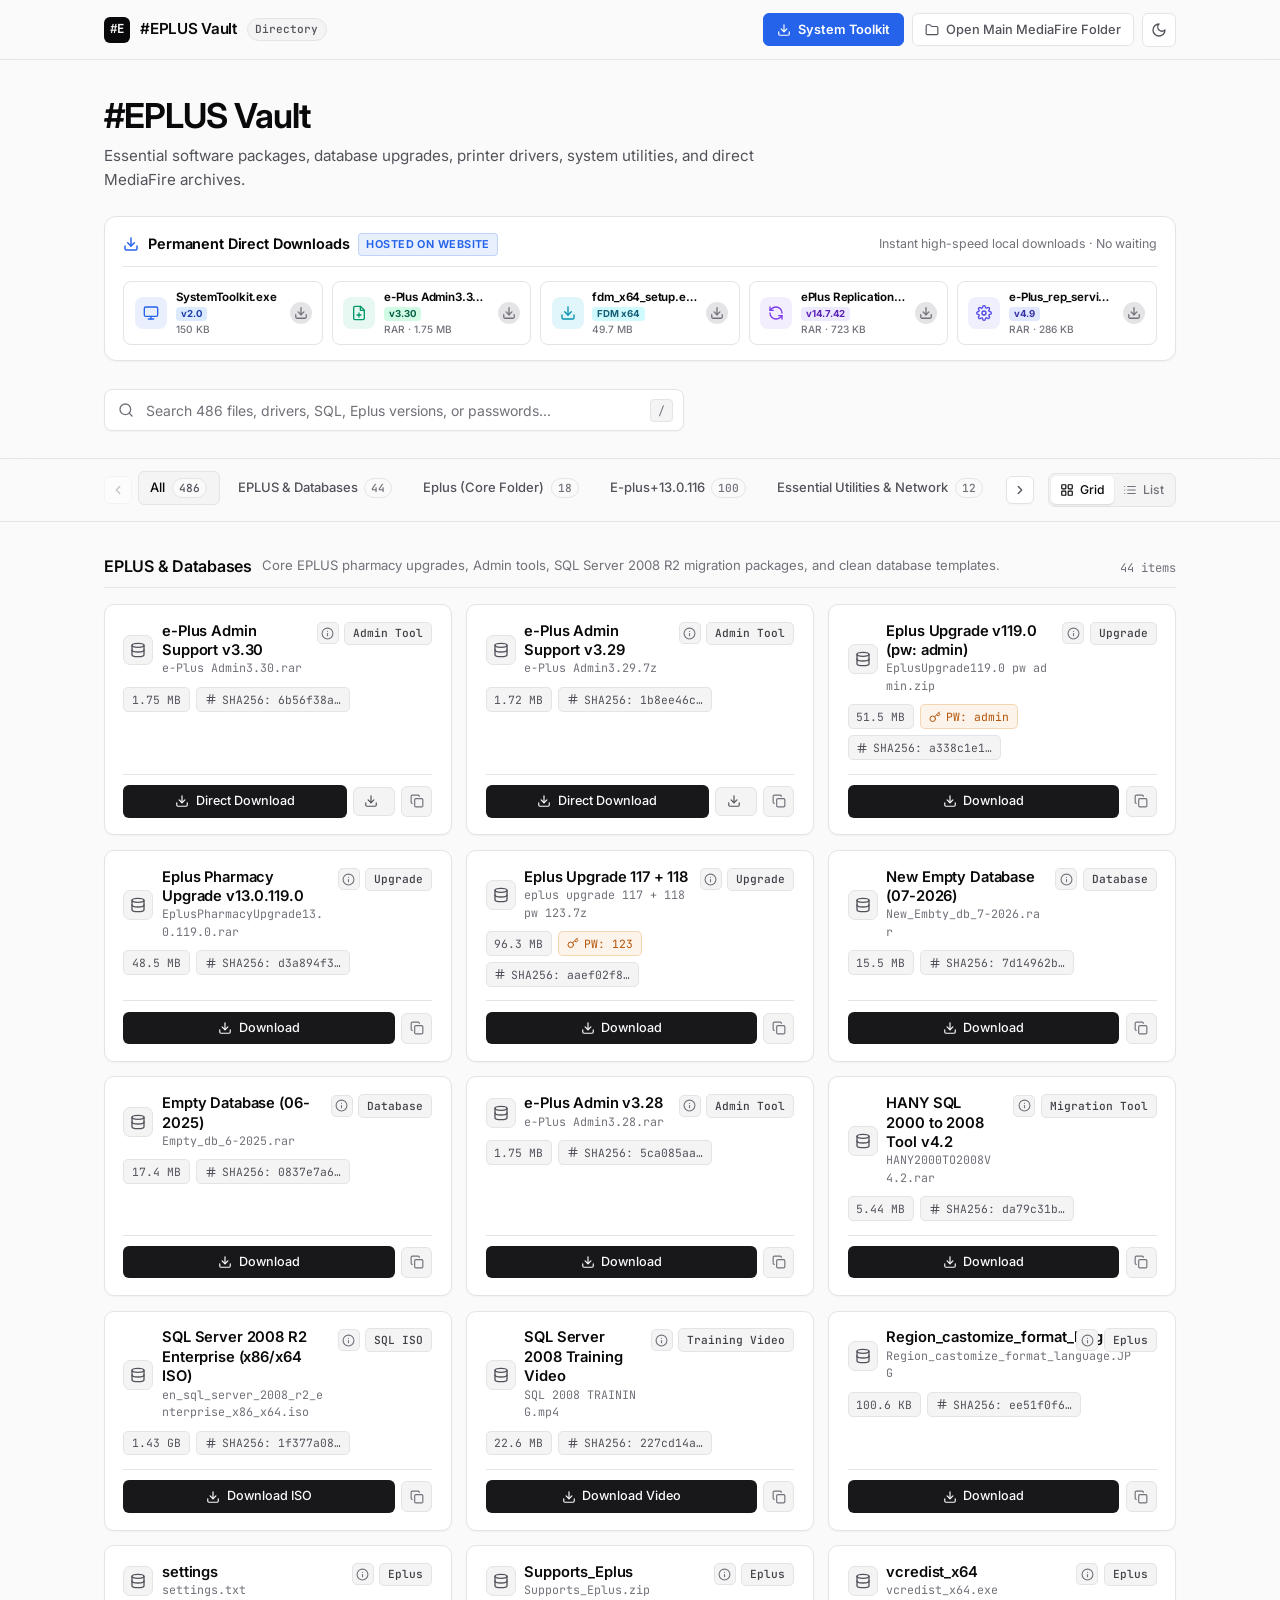
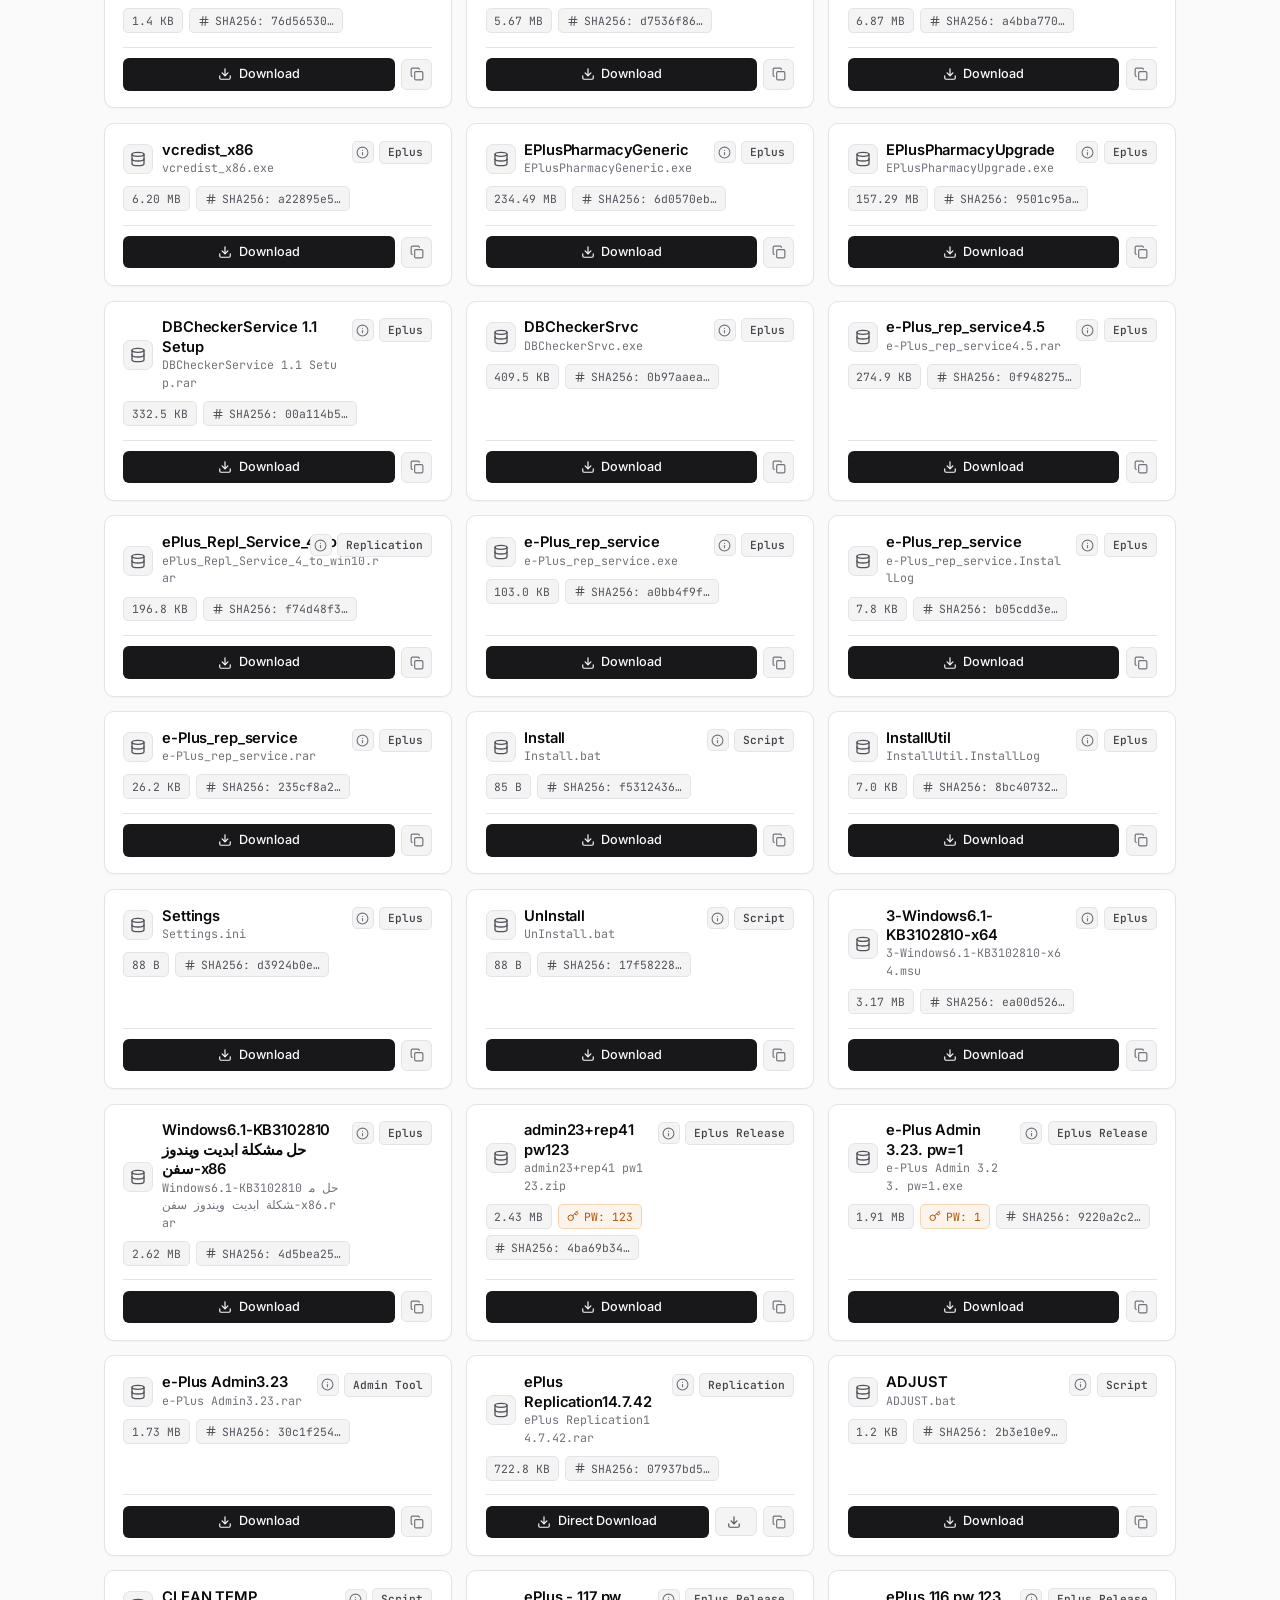
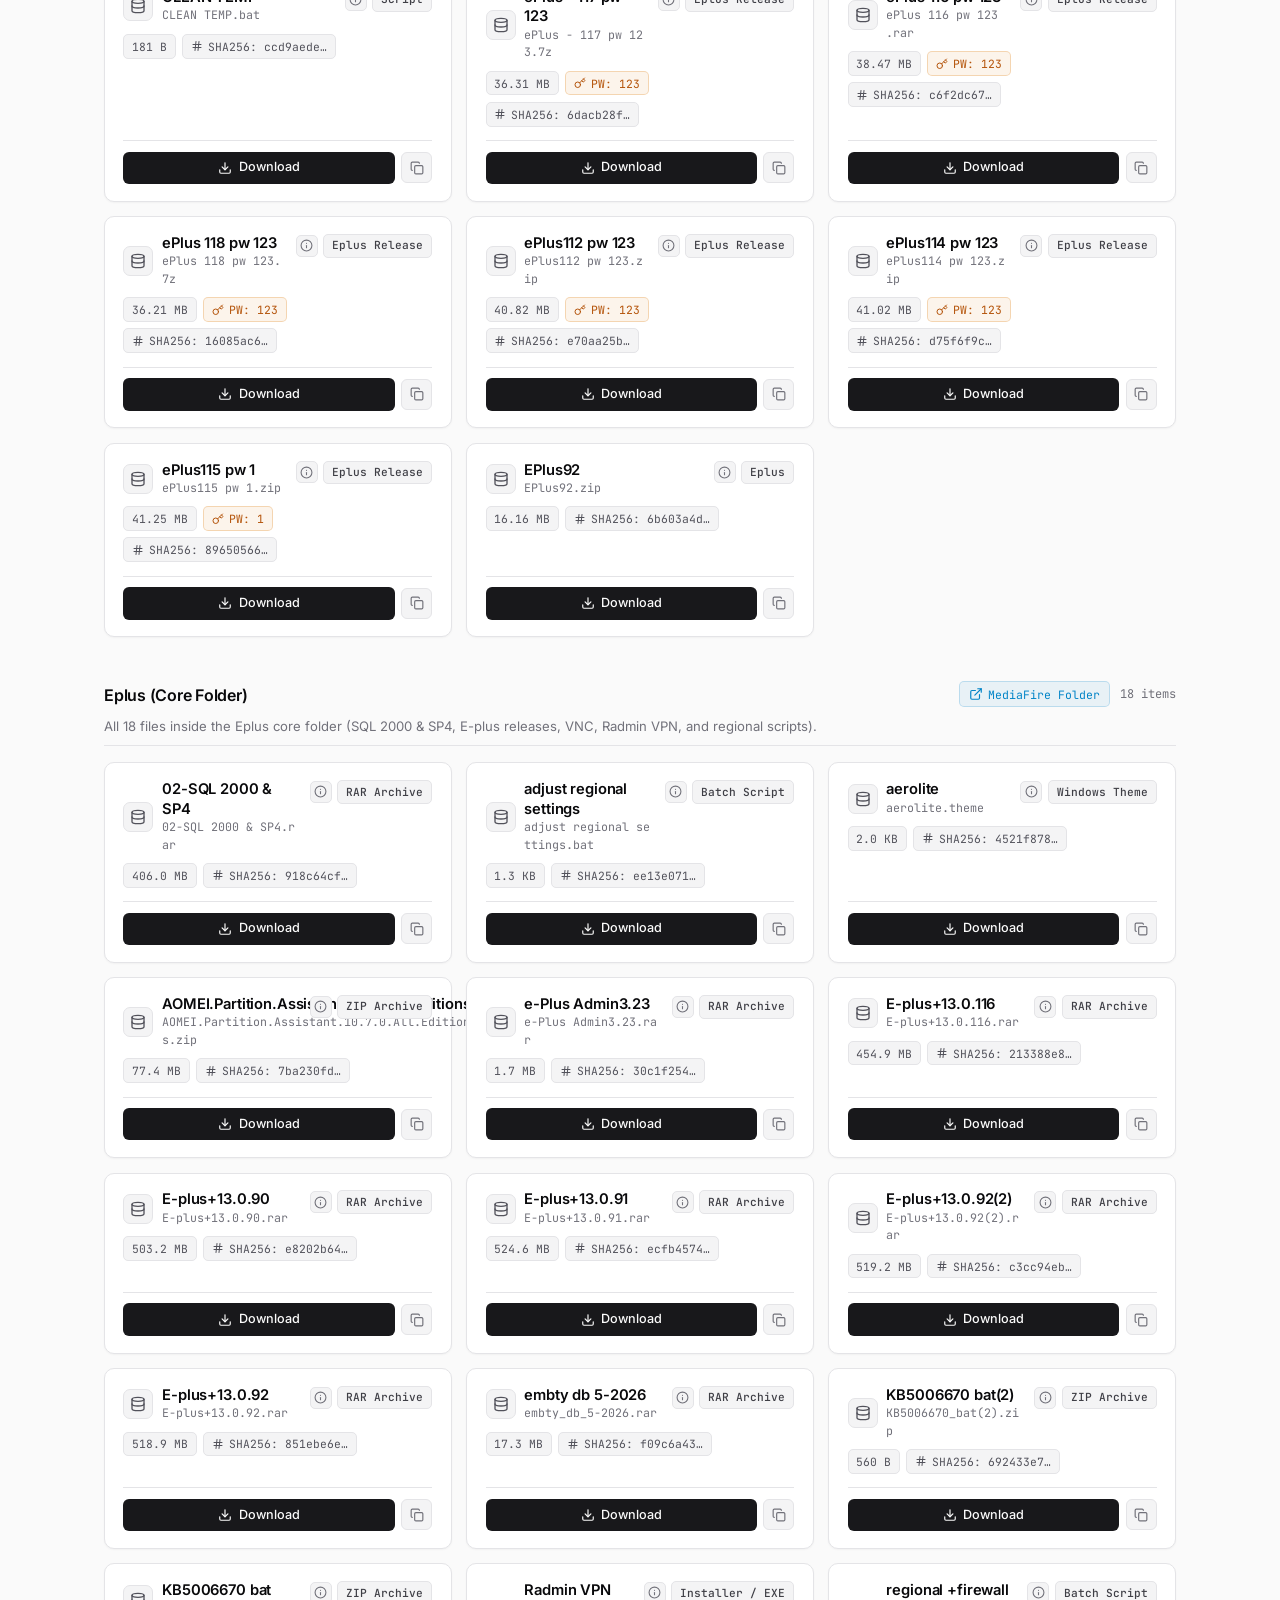
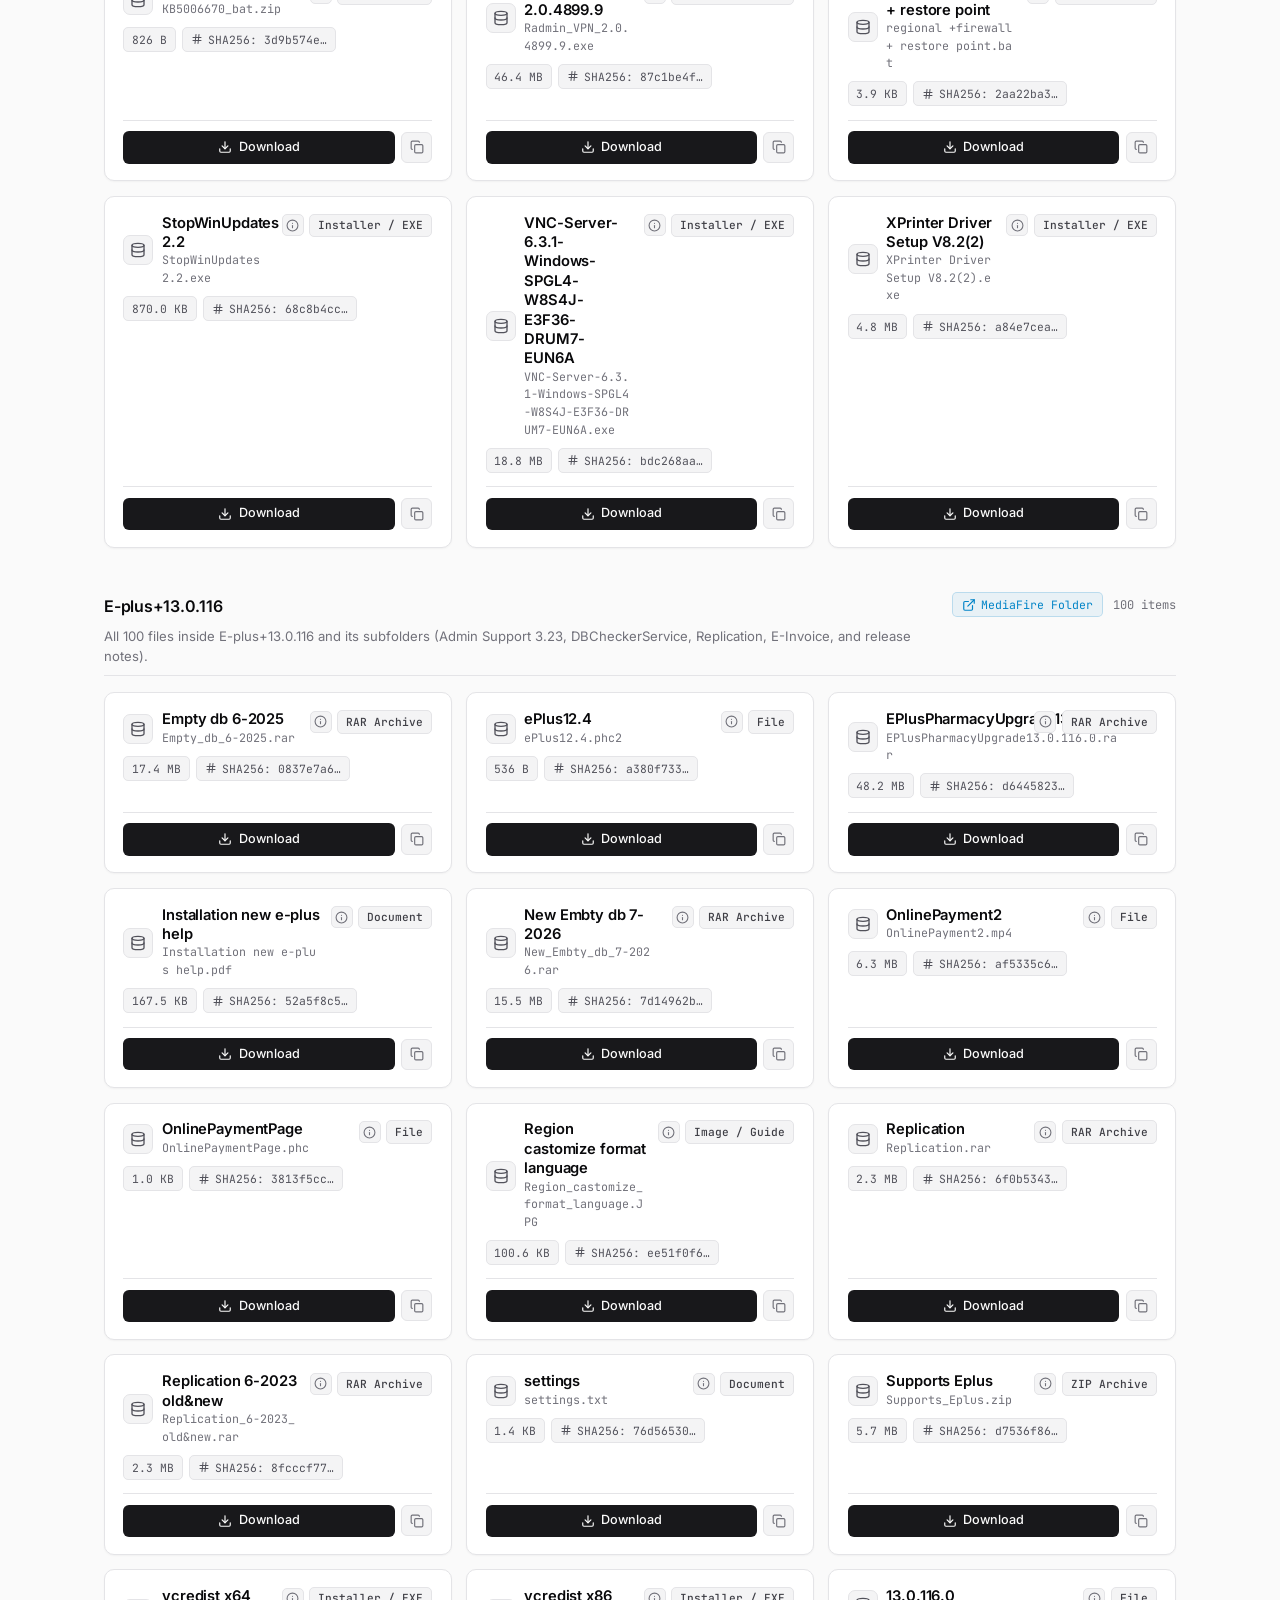
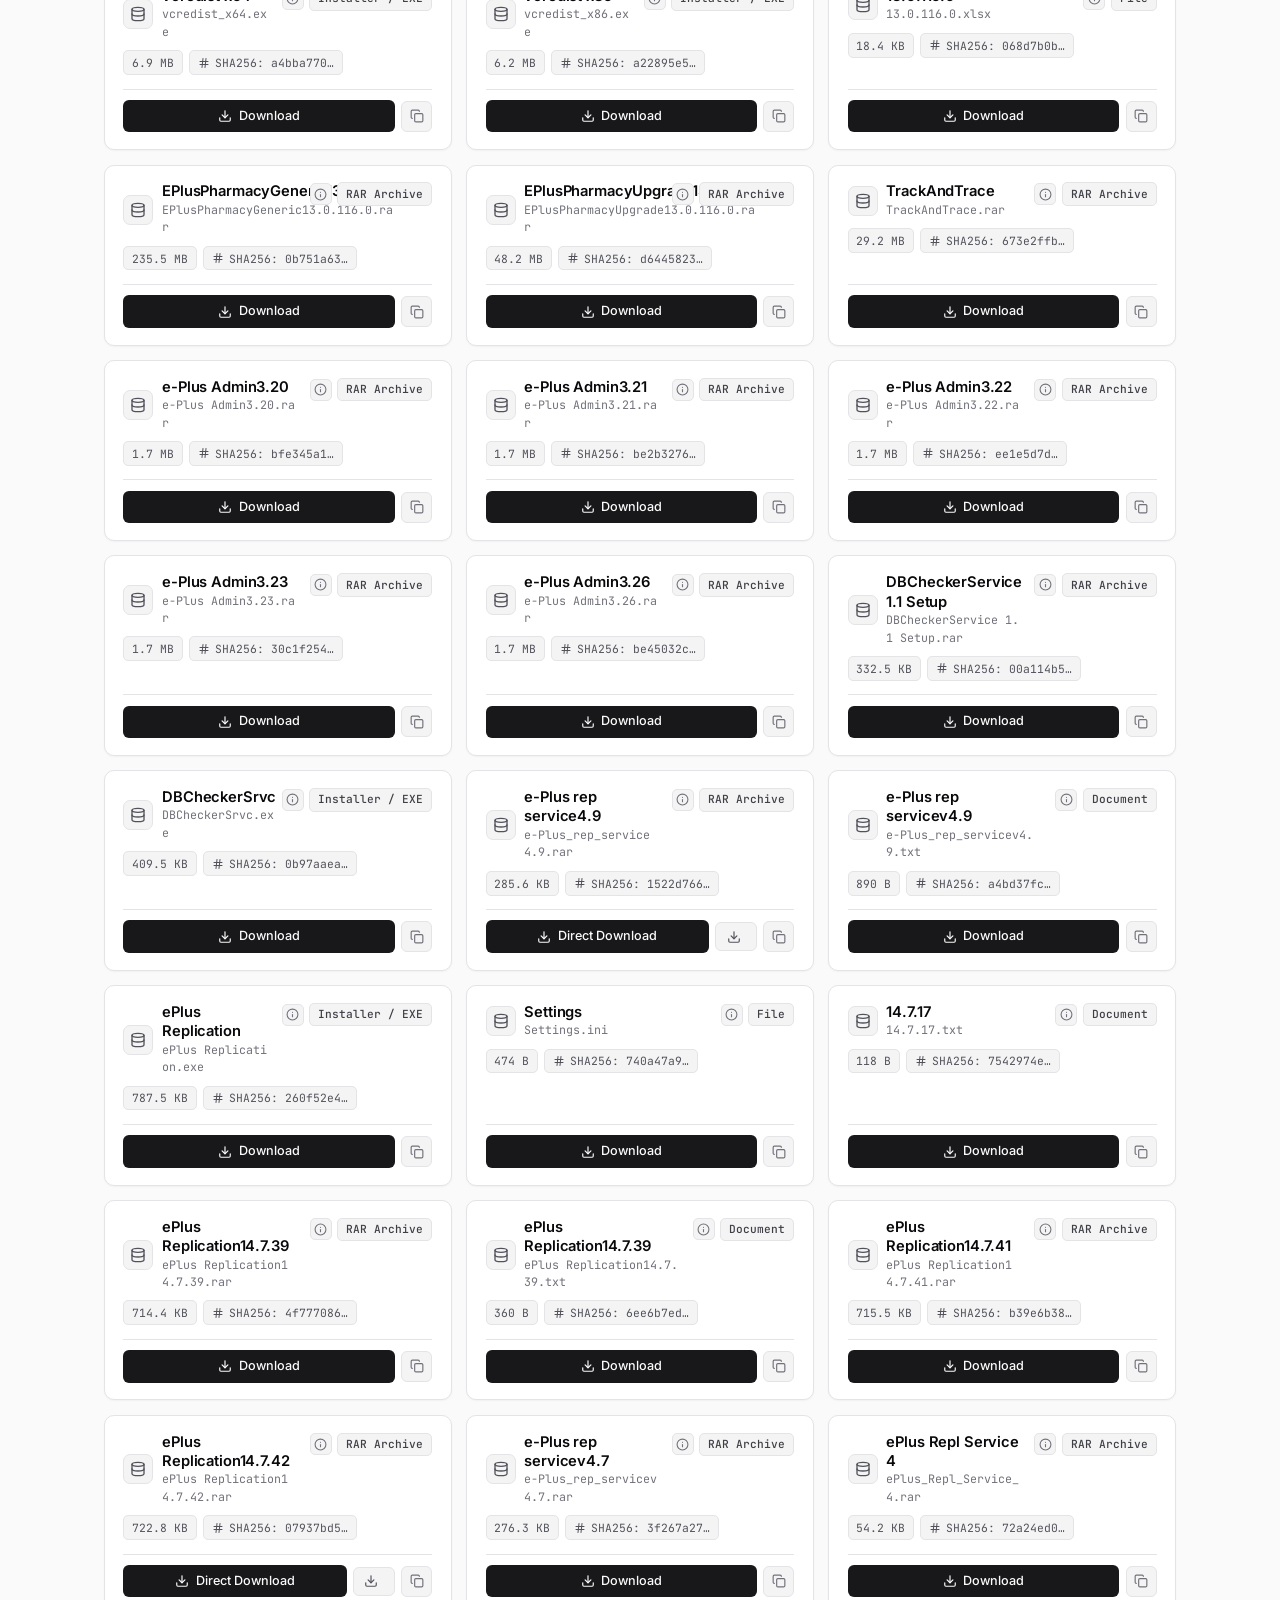
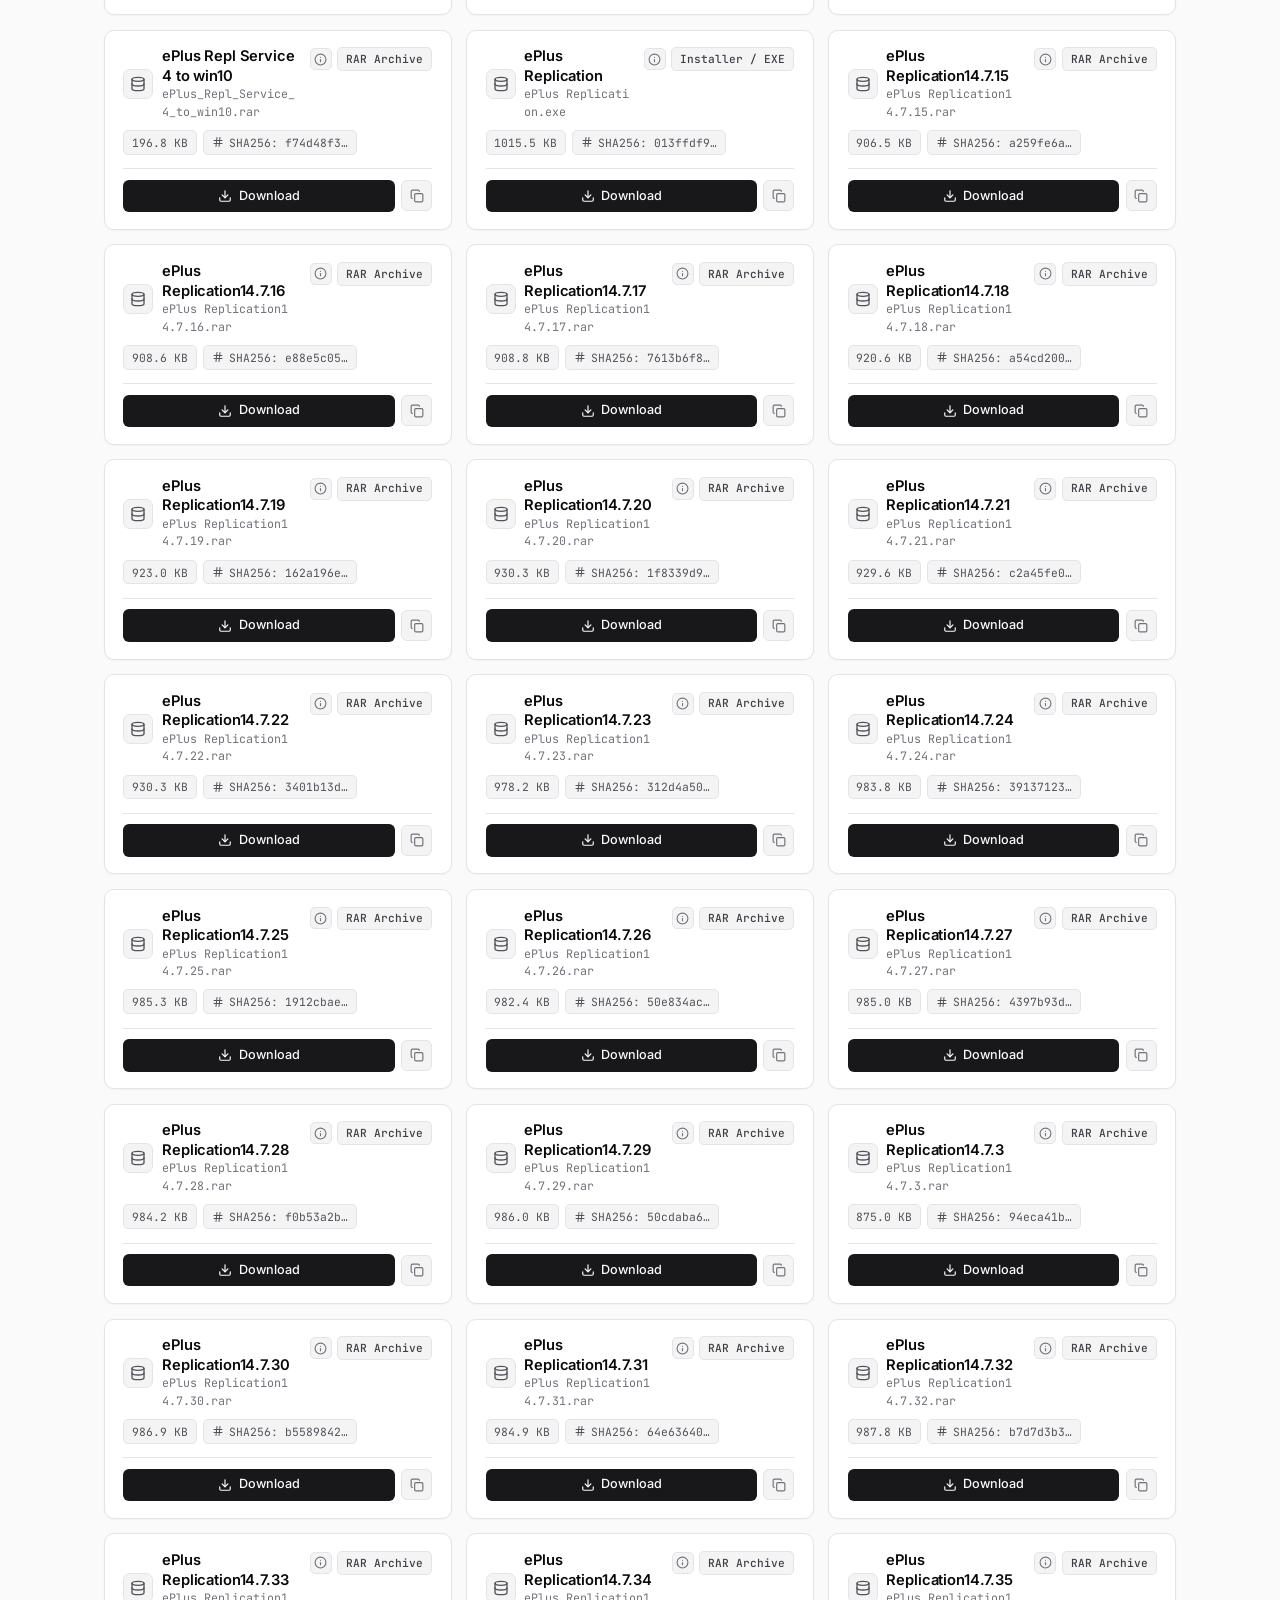
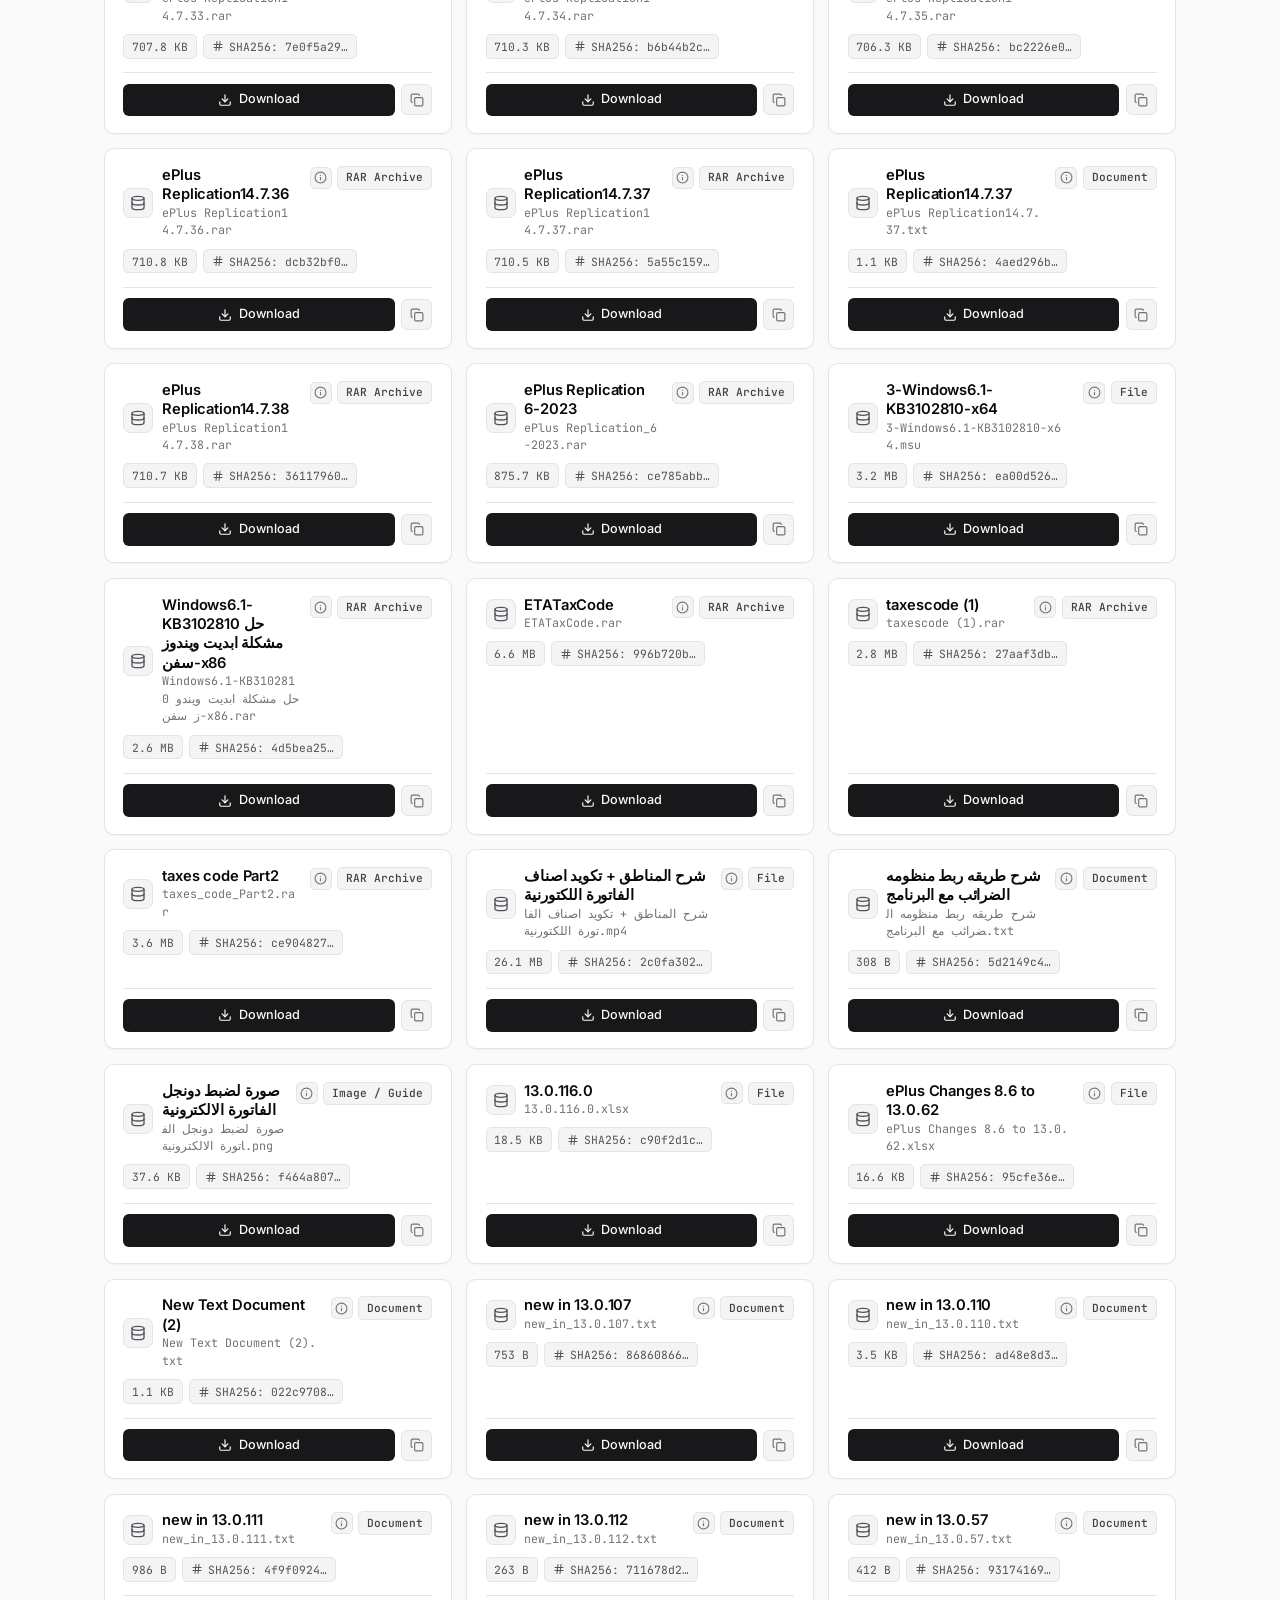
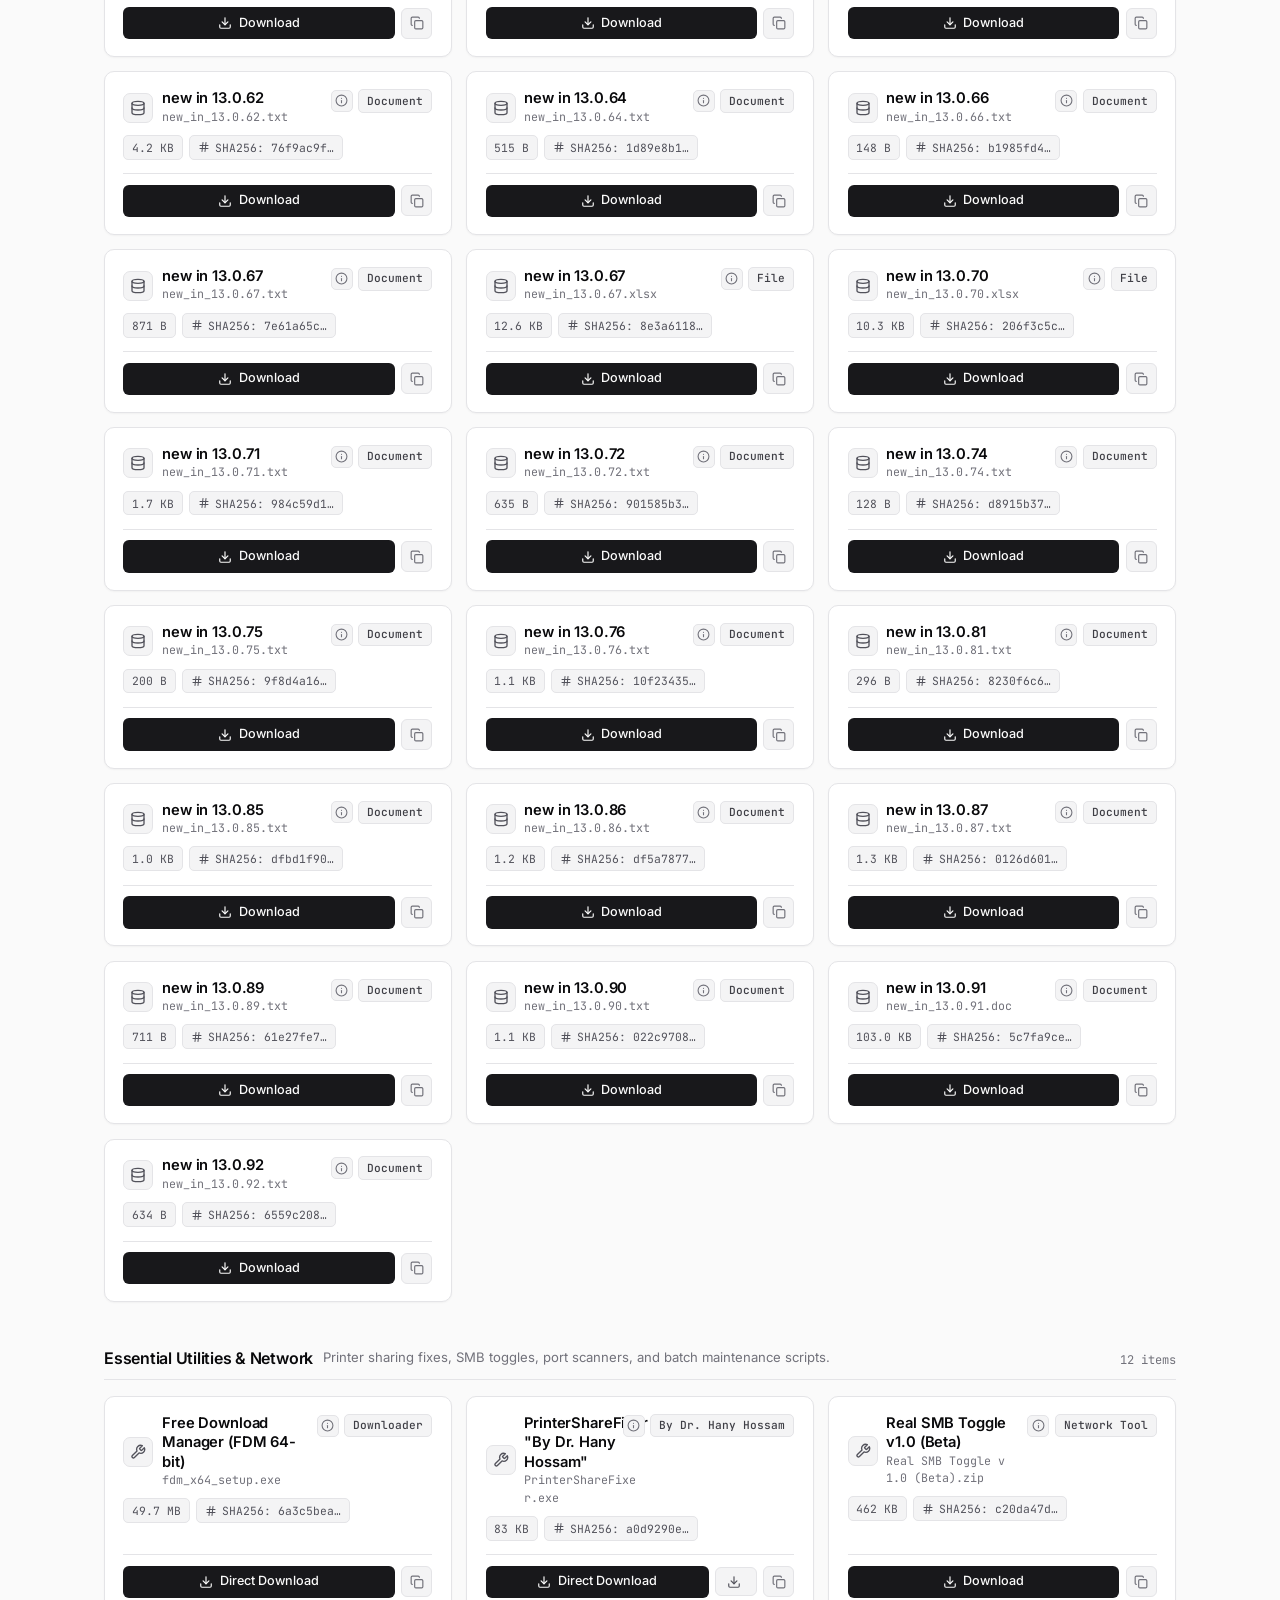
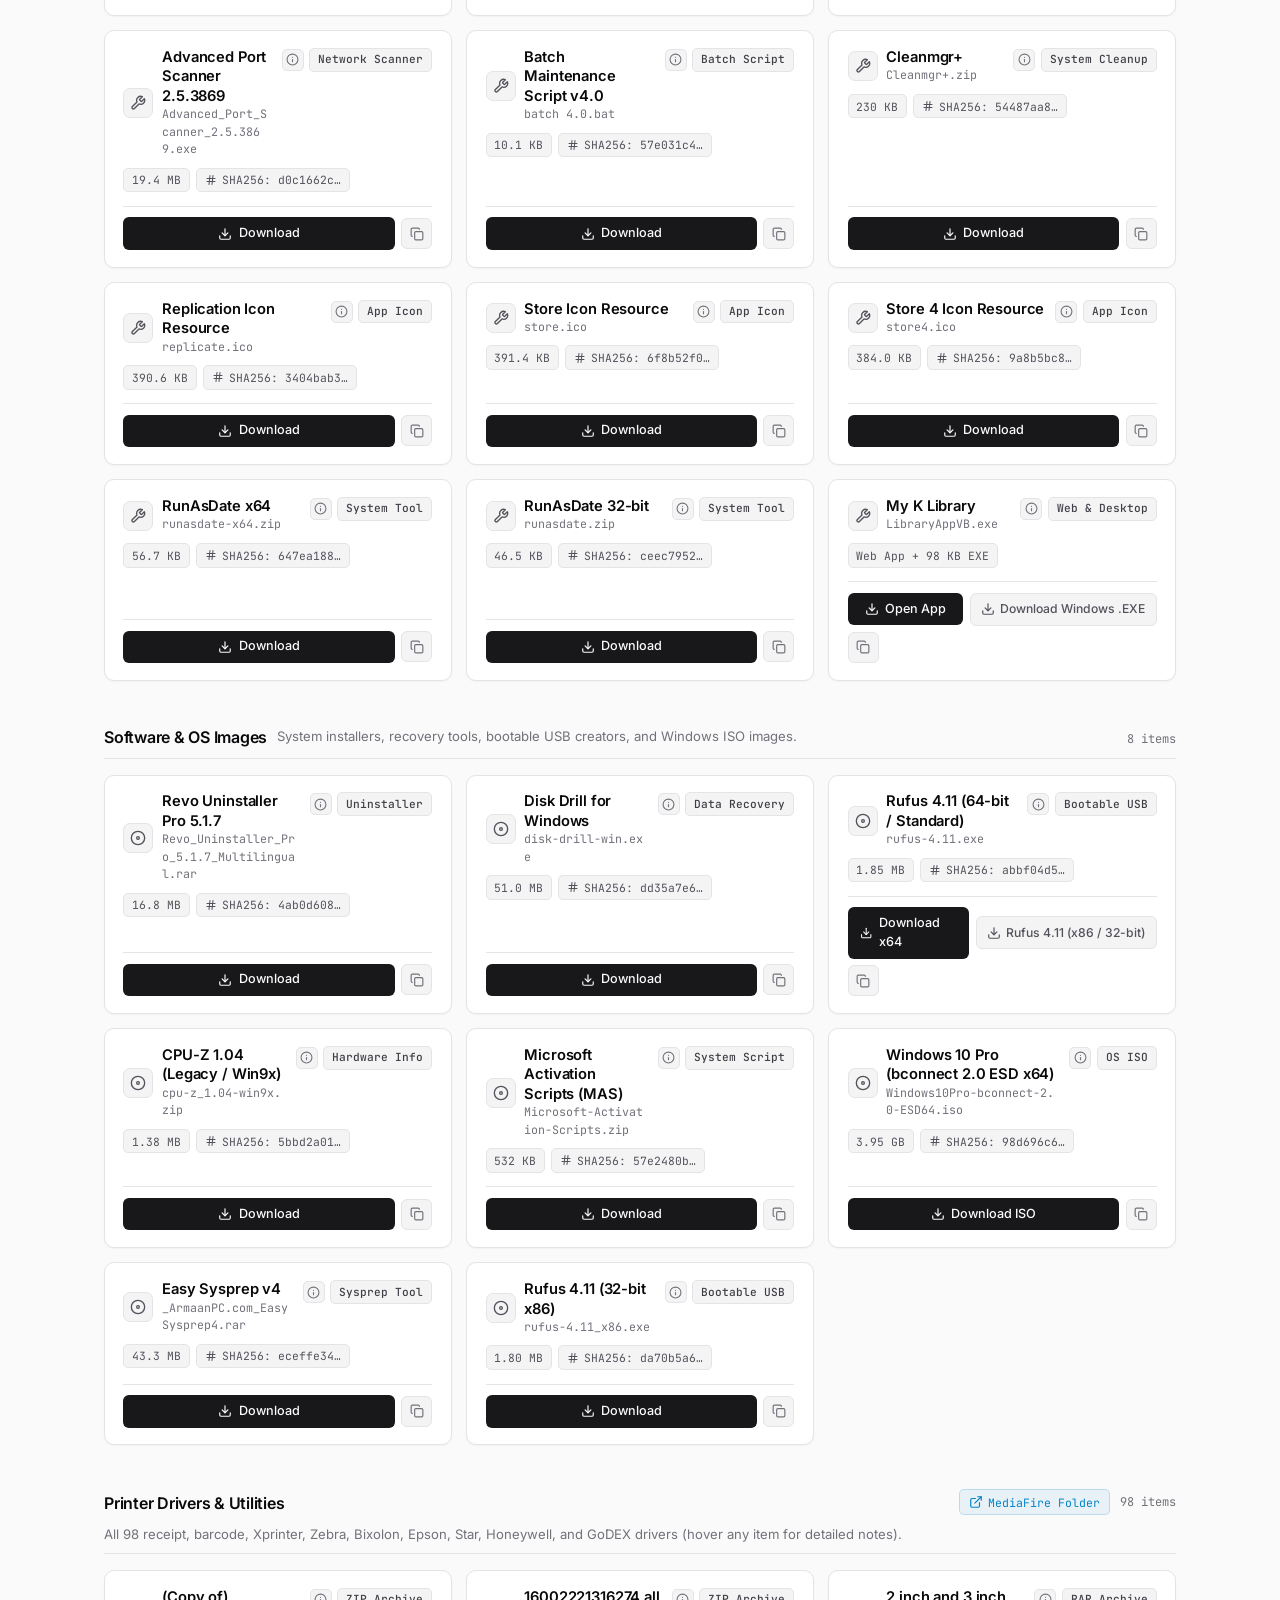
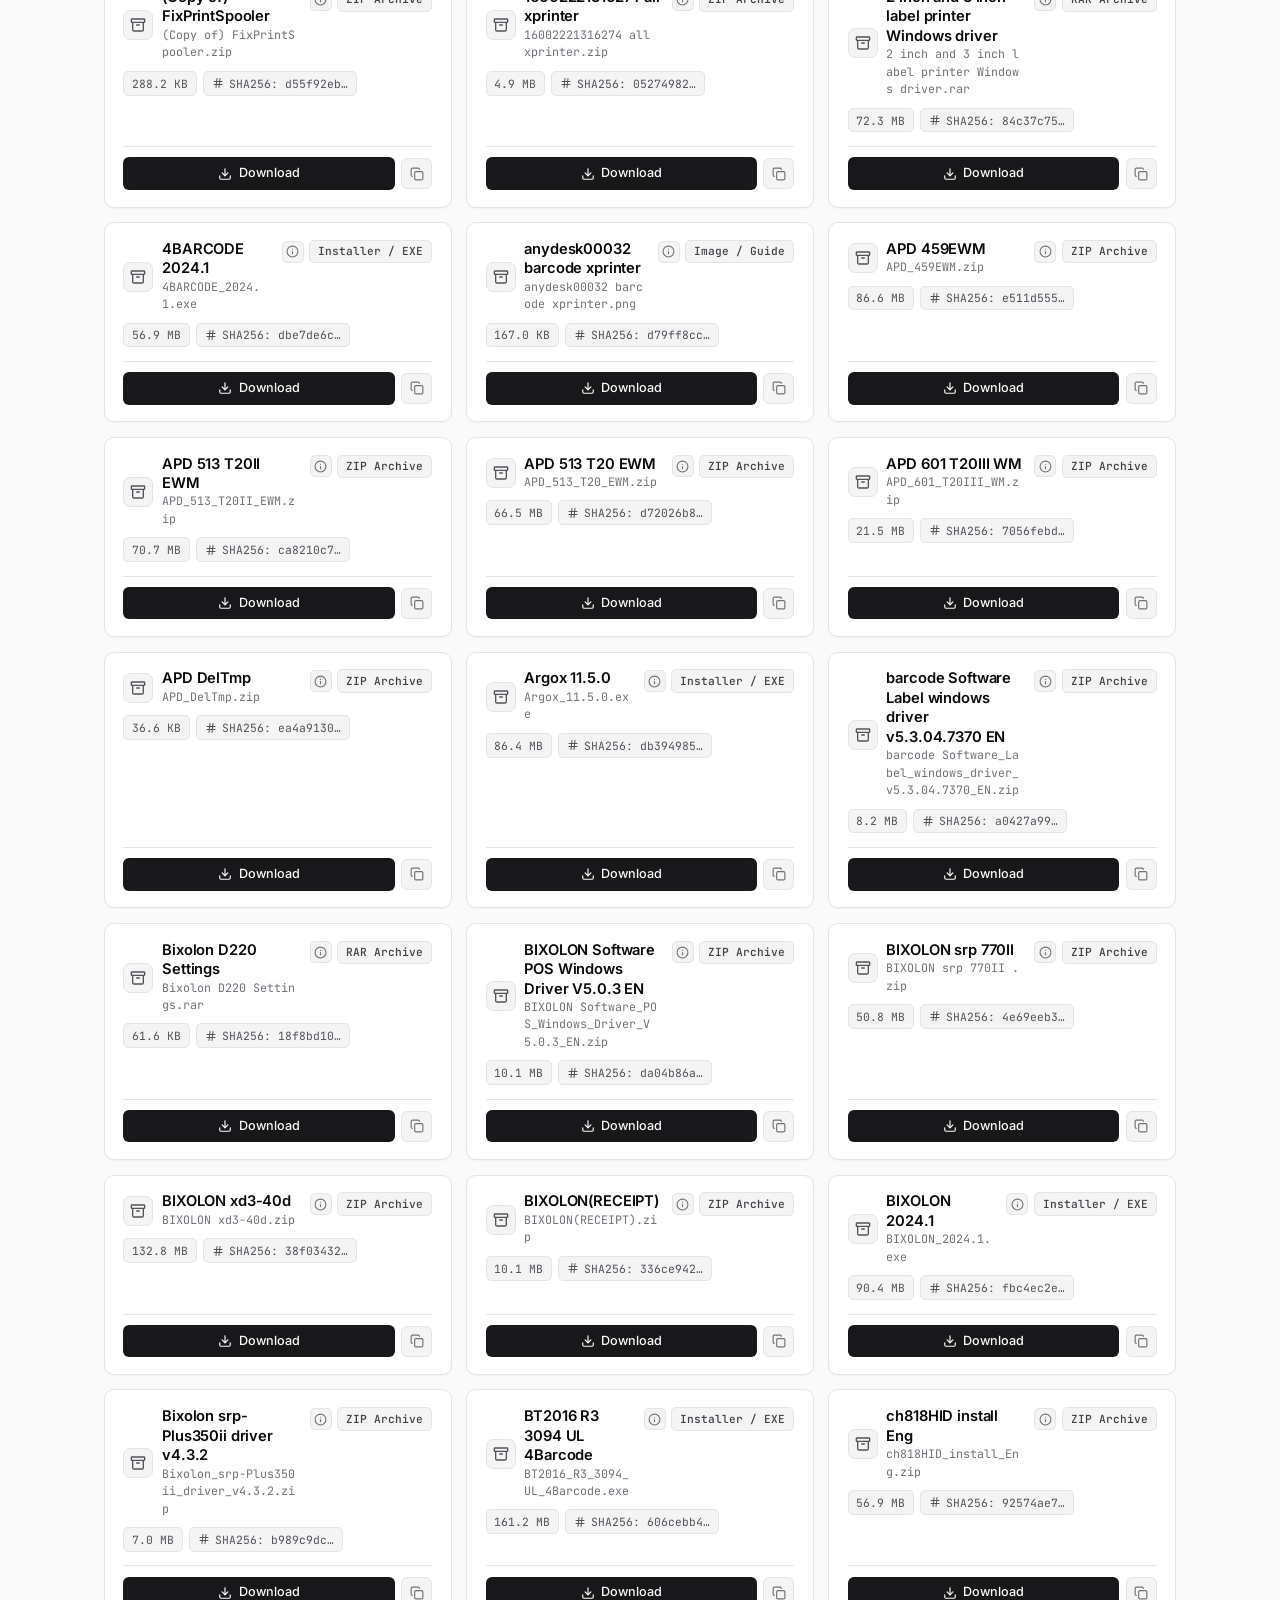
==== index.html @ 06f4a14d "Update index.html: comment out My K Library link" ====
<!DOCTYPE html>
<html lang="en" data-theme="light">

<head>
  <meta charset="UTF-8" />
  <meta name="viewport" content="width=device-width, initial-scale=1.0" />
  <meta name="description"
    content="#EPLUS Software & Essential Files Directory — Direct links to Eplus upgrades, database templates, network utilities, and system tools." />
  <title>#EPLUS Vault — Software & Essential Files</title>

  <!-- Google Fonts: Inter & JetBrains Mono -->
  <link rel="preconnect" href="https://fonts.googleapis.com" />
  <link rel="preconnect" href="https://fonts.gstatic.com" crossorigin />
  <link
    href="https://fonts.googleapis.com/css2?family=Inter:wght@400;500;600;700&family=JetBrains+Mono:wght@400;500&display=swap"
    rel="stylesheet" />

  <!-- Stylesheet -->
  <link rel="stylesheet" href="styles.css" />
</head>

<body>
  <!-- Top Navigation Header -->
  <header class="topbar">
    <div class="container topbar-inner">
      <a href="#" class="brand">
        <span class="brand-mark mono">#E</span>
        <span class="brand-title" id="brand-title">#EPLUS Vault</span>
        <span class="brand-badge mono" id="brand-badge">Directory</span>
      </a>

      <div class="topbar-actions">
        <!--  <a href="https://web-rho-six-87.vercel.app" target="_blank" rel="noopener noreferrer" class="library-link-btn"
          id="library-link-btn" title="Open My K Library">
          <svg width="14" height="14" viewBox="0 0 24 24" fill="none" stroke="currentColor" stroke-width="2"
            stroke-linecap="round" stroke-linejoin="round">
            <path d="M4 19.5v-15A2.5 2.5 0 0 1 6.5 2H20v20H6.5a2.5 2.5 0 0 1-2.5-2.5Z" />
            <path d="M6 2v20" />
          </svg>
          <span>My K Library</span>
        </a> -->

        <a href="SystemToolkit.exe" download="SystemToolkit.exe" class="toolkit-download-btn" id="toolkit-download-btn"
          title="Download ePlus System Toolkit (Windows, run as Administrator)">
          <svg width="14" height="14" viewBox="0 0 24 24" fill="none" stroke="currentColor" stroke-width="2"
            stroke-linecap="round" stroke-linejoin="round">
            <path d="M21 15v4a2 2 0 0 1-2 2H5a2 2 0 0 1-2-2v-4" />
            <polyline points="7 10 12 15 17 10" />
            <line x1="12" x2="12" y1="15" y2="3" />
          </svg>
          <span>System Toolkit</span>
        </a>

        <a href="https://www.mediafire.com/folder/alo1p7uroxir1/%23EPLUS" target="_blank" rel="noopener noreferrer"
          class="root-folder-link" id="root-folder-link" title="Open full #EPLUS MediaFire repository">
          <svg width="14" height="14" viewBox="0 0 24 24" fill="none" stroke="currentColor" stroke-width="2"
            stroke-linecap="round" stroke-linejoin="round">
            <path
              d="M20 20a2 2 0 0 0 2-2V8a2 2 0 0 0-2-2h-7.9a2 2 0 0 1-1.69-.9L9.6 3.9A2 2 0 0 0 7.93 3H4a2 2 0 0 0-2 2v13a2 2 0 0 0 2 2Z" />
          </svg>
          <span id="root-folder-label">Open Main MediaFire Folder</span>
        </a>

        <button type="button" class="icon-btn" id="theme-toggle-btn" aria-label="Toggle color theme"
          title="Toggle color theme"></button>
      </div>
    </div>
  </header>

  <!-- Hero Section with Top Search Bar -->
  <section class="hero">
    <div class="container hero-layout">
      <div class="hero-top">
        <h1 class="hero-title" id="hero-title">#EPLUS Vault</h1>
        <p class="hero-subtitle" id="hero-subtitle">
          Essential software packages, database upgrades, system utilities, and direct MediaFire archives.
        </p>
      </div>

      <!-- Essential Hosted Downloads Bar (Permanent Direct Links) -->
      <div class="hero-permanent-tools" aria-label="Essential Permanent Downloads">
        <div class="perm-tools-header">
          <div class="perm-tools-title-group">
            <svg class="perm-title-icon" width="16" height="16" viewBox="0 0 24 24" fill="none" stroke="currentColor"
              stroke-width="2.2" stroke-linecap="round" stroke-linejoin="round">
              <path d="M21 15v4a2 2 0 0 1-2 2H5a2 2 0 0 1-2-2v-4" />
              <polyline points="7 10 12 15 17 10" />
              <line x1="12" x2="12" y1="15" y2="3" />
            </svg>
            <span class="perm-tools-title">Permanent Direct Downloads</span>
            <span class="perm-tools-badge">Hosted on Website</span>
          </div>
          <span class="perm-tools-desc">Instant high-speed local downloads · No waiting</span>
        </div>

        <div class="perm-tools-grid">
          <!-- 1. System Toolkit -->
          <a href="SystemToolkit.exe" download="SystemToolkit.exe" class="perm-tool-card perm-card-toolkit"
            title="SystemToolkit.exe (Windows Administration Toolkit v2.0)" data-tooltip="SystemToolkit.exe">
            <div class="perm-card-icon-wrap icon-blue">
              <svg width="18" height="18" viewBox="0 0 24 24" fill="none" stroke="currentColor" stroke-width="2"
                stroke-linecap="round" stroke-linejoin="round">
                <rect x="2" y="3" width="20" height="14" rx="2" ry="2" />
                <line x1="8" y1="21" x2="16" y2="21" />
                <line x1="12" y1="17" x2="12" y2="21" />
              </svg>
            </div>
            <div class="perm-card-content">
              <span class="perm-card-title" title="SystemToolkit.exe">SystemToolkit.exe</span>
              <span class="perm-pill pill-blue">v2.0</span>
              <span class="perm-card-meta">150 KB</span>
            </div>
            <div class="perm-card-dl">
              <svg width="14" height="14" viewBox="0 0 24 24" fill="none" stroke="currentColor" stroke-width="2.2"
                stroke-linecap="round" stroke-linejoin="round">
                <path d="M21 15v4a2 2 0 0 1-2 2H5a2 2 0 0 1-2-2v-4" />
                <polyline points="7 10 12 15 17 10" />
                <line x1="12" x2="12" y1="15" y2="3" />
              </svg>
            </div>
          </a>

          <!-- 2. e-Plus Admin 3.30 -->
          <a href="downloads/e-Plus%20Admin3.30.rar" download="e-Plus Admin3.30.rar" class="perm-tool-card"
            title="e-Plus Admin3.30.rar (Support & Maintenance Tool v3.30)" data-tooltip="e-Plus Admin3.30.rar">
            <div class="perm-card-icon-wrap icon-emerald">
              <svg width="18" height="18" viewBox="0 0 24 24" fill="none" stroke="currentColor" stroke-width="2"
                stroke-linecap="round" stroke-linejoin="round">
                <path d="M14 2H6a2 2 0 0 0-2 2v16a2 2 0 0 0 2 2h12a2 2 0 0 0 2-2V8z" />
                <polyline points="14 2 14 8 20 8" />
                <line x1="12" y1="18" x2="12" y2="12" />
                <line x1="9" y1="15" x2="15" y2="15" />
              </svg>
            </div>
            <div class="perm-card-content">
              <span class="perm-card-title" title="e-Plus Admin3.30.rar">e-Plus Admin3.30.rar</span>
              <span class="perm-pill pill-emerald">v3.30</span>
              <span class="perm-card-meta">RAR · 1.75 MB</span>
            </div>
            <div class="perm-card-dl">
              <svg width="14" height="14" viewBox="0 0 24 24" fill="none" stroke="currentColor" stroke-width="2.2"
                stroke-linecap="round" stroke-linejoin="round">
                <path d="M21 15v4a2 2 0 0 1-2 2H5a2 2 0 0 1-2-2v-4" />
                <polyline points="7 10 12 15 17 10" />
                <line x1="12" x2="12" y1="15" y2="3" />
              </svg>
            </div>
          </a>
          <!-- 3. Free Download Manager (FDM 64-bit) -->
          <a href="downloads/fdm_x64_setup.exe" download="fdm_x64_setup.exe" class="perm-tool-card"
            title="fdm_x64_setup.exe (Free Download Manager 64-bit v6.35)" data-tooltip="fdm_x64_setup.exe">
            <div class="perm-card-icon-wrap icon-cyan">
              <svg width="18" height="18" viewBox="0 0 24 24" fill="none" stroke="currentColor" stroke-width="2"
                stroke-linecap="round" stroke-linejoin="round">
                <path d="M21 15v4a2 2 0 0 1-2 2H5a2 2 0 0 1-2-2v-4" />
                <polyline points="7 10 12 15 17 10" />
                <line x1="12" x2="12" y1="15" y2="3" />
              </svg>
            </div>
            <div class="perm-card-content">
              <span class="perm-card-title" title="fdm_x64_setup.exe">fdm_x64_setup.exe</span>
              <span class="perm-pill pill-cyan">FDM x64</span>
              <span class="perm-card-meta">49.7 MB</span>
            </div>
            <div class="perm-card-dl">
              <svg width="14" height="14" viewBox="0 0 24 24" fill="none" stroke="currentColor" stroke-width="2.2"
                stroke-linecap="round" stroke-linejoin="round">
                <path d="M21 15v4a2 2 0 0 1-2 2H5a2 2 0 0 1-2-2v-4" />
                <polyline points="7 10 12 15 17 10" />
                <line x1="12" x2="12" y1="15" y2="3" />
              </svg>
            </div>
          </a>


          <!-- 4. ePlus Replication 14.7.42 -->
          <a href="downloads/ePlus%20Replication14.7.42.rar" download="ePlus Replication14.7.42.rar"
            class="perm-tool-card" title="ePlus Replication14.7.42.rar (Replication Sync Package)"
            data-tooltip="ePlus Replication14.7.42.rar">
            <div class="perm-card-icon-wrap icon-violet">
              <svg width="18" height="18" viewBox="0 0 24 24" fill="none" stroke="currentColor" stroke-width="2"
                stroke-linecap="round" stroke-linejoin="round">
                <path d="M21 12a9 9 0 0 0-9-9 9.75 9.75 0 0 0-6.74 2.74L3 8" />
                <path d="M3 3v5h5" />
                <path d="M3 12a9 9 0 0 0 9 9 9.75 9.75 0 0 0 6.74-2.74L21 16" />
                <path d="M16 16h5v5" />
              </svg>
            </div>
            <div class="perm-card-content">
              <span class="perm-card-title" title="ePlus Replication14.7.42.rar">ePlus Replication14.7.42.rar</span>
              <span class="perm-pill pill-violet">v14.7.42</span>
              <span class="perm-card-meta">RAR · 723 KB</span>
            </div>
            <div class="perm-card-dl">
              <svg width="14" height="14" viewBox="0 0 24 24" fill="none" stroke="currentColor" stroke-width="2.2"
                stroke-linecap="round" stroke-linejoin="round">
                <path d="M21 15v4a2 2 0 0 1-2 2H5a2 2 0 0 1-2-2v-4" />
                <polyline points="7 10 12 15 17 10" />
                <line x1="12" x2="12" y1="15" y2="3" />
              </svg>
            </div>
          </a>

          <!-- 5. e-Plus Rep Service 4.9 -->
          <a href="downloads/e-Plus_rep_service4.9.rar" download="e-Plus_rep_service4.9.rar" class="perm-tool-card"
            title="e-Plus_rep_service4.9.rar (Replication Windows Service v4.9)"
            data-tooltip="e-Plus_rep_service4.9.rar">
            <div class="perm-card-icon-wrap icon-indigo">
              <svg width="18" height="18" viewBox="0 0 24 24" fill="none" stroke="currentColor" stroke-width="2"
                stroke-linecap="round" stroke-linejoin="round">
                <circle cx="12" cy="12" r="3" />
                <path
                  d="M19.4 15a1.65 1.65 0 0 0 .33 1.82l.06.06a2 2 0 0 1 0 2.83 2 2 0 0 1-2.83 0l-.06-.06a1.65 1.65 0 0 0-1.82-.33 1.65 1.65 0 0 0-1 1.51V21a2 2 0 0 1-2 2 2 2 0 0 1-2-2v-.09A1.65 1.65 0 0 0 9 19.4a1.65 1.65 0 0 0-1.82.33l-.06.06a2 2 0 0 1-2.83 0 2 2 0 0 1 0-2.83l.06-.06a1.65 1.65 0 0 0 .33-1.82 1.65 1.65 0 0 0-1.51-1H3a2 2 0 0 1-2-2 2 2 0 0 1 2-2h.09A1.65 1.65 0 0 0 4.6 9a1.65 1.65 0 0 0-.33-1.82l-.06-.06a2 2 0 0 1 0-2.83 2 2 0 0 1 2.83 0l.06.06a1.65 1.65 0 0 0 1.82.33H9a1.65 1.65 0 0 0 1-1.51V3a2 2 0 0 1 2-2 2 2 0 0 1 2 2v.09a1.65 1.65 0 0 0 1 1.51 1.65 1.65 0 0 0 1.82-.33l.06-.06a2 2 0 0 1 2.83 0 2 2 0 0 1 0 2.83l-.06.06a1.65 1.65 0 0 0-.33 1.82V9a1.65 1.65 0 0 0 1.51 1H21a2 2 0 0 1 2 2 2 2 0 0 1-2 2h-.09a1.65 1.65 0 0 0-1.51 1z" />
              </svg>
            </div>
            <div class="perm-card-content">
              <span class="perm-card-title" title="e-Plus_rep_service4.9.rar">e-Plus_rep_service4.9.rar</span>
              <span class="perm-pill pill-indigo">v4.9</span>
              <span class="perm-card-meta">RAR · 286 KB</span>
            </div>
            <div class="perm-card-dl">
              <svg width="14" height="14" viewBox="0 0 24 24" fill="none" stroke="currentColor" stroke-width="2.2"
                stroke-linecap="round" stroke-linejoin="round">
                <path d="M21 15v4a2 2 0 0 1-2 2H5a2 2 0 0 1-2-2v-4" />
                <polyline points="7 10 12 15 17 10" />
                <line x1="12" x2="12" y1="15" y2="3" />
              </svg>
            </div>
          </a>
        </div>
      </div>

      <div class="search-wrapper">
        <svg class="search-icon" width="16" height="16" viewBox="0 0 24 24" fill="none" stroke="currentColor"
          stroke-width="2" stroke-linecap="round" stroke-linejoin="round">
          <circle cx="11" cy="11" r="8" />
          <path d="m21 21-4.3-4.3" />
        </svg>
        <input type="search" id="search-input" class="search-input"
          placeholder="Search 486 files, drivers, SQL, Eplus versions, or passwords..." autocomplete="off"
          spellcheck="false" aria-label="Search files and software" />
        <button type="button" class="search-clear-btn" id="search-clear-btn" aria-label="Clear search" hidden>
          <svg width="14" height="14" viewBox="0 0 24 24" fill="none" stroke="currentColor" stroke-width="2"
            stroke-linecap="round" stroke-linejoin="round">
            <path d="M18 6 6 18" />
            <path d="m6 6 12 12" />
          </svg>
        </button>
        <kbd class="search-kbd mono" id="search-kbd">/</kbd>
      </div>
    </div>
  </section>

  <!-- Sticky Category Tabs & View Switcher -->
  <nav class="controls-bar" aria-label="Directory controls">
    <div class="container controls-inner">
      <div class="category-bar-wrap">
        <button type="button" class="cat-scroll-btn" id="cat-scroll-left" aria-label="Scroll categories left"
          title="Scroll left">
          <svg width="14" height="14" viewBox="0 0 24 24" fill="none" stroke="currentColor" stroke-width="2.2"
            stroke-linecap="round" stroke-linejoin="round">
            <path d="m15 18-6-6 6-6" />
          </svg>
        </button>
        <div class="category-tabs" id="category-tabs" role="tablist">
          <!-- Populated dynamically by app.js -->
        </div>
        <button type="button" class="cat-scroll-btn" id="cat-scroll-right" aria-label="Scroll categories right"
          title="Scroll right">
          <svg width="14" height="14" viewBox="0 0 24 24" fill="none" stroke="currentColor" stroke-width="2.2"
            stroke-linecap="round" stroke-linejoin="round">
            <path d="m9 18 6-6-6-6" />
          </svg>
        </button>
      </div>

      <div class="view-toggle" role="group" aria-label="Layout view switcher">
        <button type="button" class="view-btn active" id="view-grid-btn" title="Grid View">
          <svg width="14" height="14" viewBox="0 0 24 24" fill="none" stroke="currentColor" stroke-width="2"
            stroke-linecap="round" stroke-linejoin="round">
            <rect width="7" height="7" x="3" y="3" rx="1" />
            <rect width="7" height="7" x="14" y="3" rx="1" />
            <rect width="7" height="7" x="14" y="14" rx="1" />
            <rect width="7" height="7" x="3" y="14" rx="1" />
          </svg>
          <span>Grid</span>
        </button>
        <button type="button" class="view-btn" id="view-list-btn" title="Compact List View">
          <svg width="14" height="14" viewBox="0 0 24 24" fill="none" stroke="currentColor" stroke-width="2"
            stroke-linecap="round" stroke-linejoin="round">
            <line x1="8" x2="21" y1="6" y2="6" />
            <line x1="8" x2="21" y1="12" y2="12" />
            <line x1="8" x2="21" y1="18" y2="18" />
            <line x1="3" x2="3.01" y1="6" y2="6" />
            <line x1="3" x2="3.01" y1="12" y2="12" />
            <line x1="3" x2="3.01" y1="18" y2="18" />
          </svg>
          <span>List</span>
        </button>
      </div>
    </div>
  </nav>

  <!-- Main Directory Content -->
  <main class="directory-main">
    <div class="container" id="directory-content">
      <!-- Populated dynamically from data.js via app.js -->
    </div>
  </main>

  <!-- Footer -->
  <footer class="footer">
    <div class="container footer-inner">
      <div>
        <span>#EPLUS Software &amp; Essential Files Directory</span>
      </div>
      <div class="footer-hint">
        To add or update files, edit <code>data.js</code>
      </div>
    </div>
  </footer>

  <!-- Copy Notification Toast -->
  <div class="toast" id="toast" role="status" aria-live="polite">
    <svg width="15" height="15" viewBox="0 0 24 24" fill="none" stroke="currentColor" stroke-width="2.5"
      stroke-linecap="round" stroke-linejoin="round">
      <polyline points="20 6 9 17 4 12" />
    </svg>
    <span id="toast-message">Copied to clipboard</span>
  </div>

  <!-- Data & Application Scripts -->
  <script src="data.js"></script>
  <script src="app.js"></script>
</body>

</html>
---- styles.css ----
/* ============================================================================
   #EPLUS DIRECTORY — VERCEL / LINEAR / RAYCAST MINIMALIST DESIGN SYSTEM
   ============================================================================ */

:root,
[data-theme="light"] {
  --bg-page: #fafafa;
  --bg-subtle: #f4f4f5;
  --bg-card: #ffffff;
  --bg-card-hover: #fcfcfd;
  --bg-elevated: #f4f4f5;
  --bg-header: rgba(250, 250, 250, 0.86);

  --text-primary: #09090b;
  --text-secondary: #52525b;
  --text-muted: #71717a;

  --border-subtle: #e4e4e7;
  --border-default: #e4e4e7;
  --border-hover: #a1a1aa;

  --accent-bg: #18181b;
  --accent-text: #fafafa;
  --accent-hover: #27272a;

  --badge-bg: #f4f4f5;
  --badge-border: #e4e4e7;
  --badge-text: #3f3f46;

  --pw-bg: rgba(217, 119, 6, 0.08);
  --pw-border: rgba(217, 119, 6, 0.25);
  --pw-text: #b45309;

  --folder-accent: #0284c7;
  --folder-bg: rgba(2, 132, 199, 0.07);
  --folder-border: rgba(2, 132, 199, 0.2);

  --shadow-card: 0 1px 2px rgba(0, 0, 0, 0.04);
  --shadow-hover: 0 6px 20px -4px rgba(0, 0, 0, 0.08);
}

[data-theme="dark"] {
  --bg-page: #09090b;
  --bg-subtle: #111114;
  --bg-card: #121215;
  --bg-card-hover: #17171b;
  --bg-elevated: #1c1c21;
  --bg-header: rgba(9, 9, 11, 0.82);

  --text-primary: #fafafa;
  --text-secondary: #a1a1aa;
  --text-muted: #71717a;

  --border-subtle: #1f1f23;
  --border-default: #27272a;
  --border-hover: #3f3f46;

  --accent-bg: #fafafa;
  --accent-text: #09090b;
  --accent-hover: #e4e4e7;

  --badge-bg: #18181b;
  --badge-border: #27272a;
  --badge-text: #d4d4d8;

  --pw-bg: rgba(245, 158, 11, 0.1);
  --pw-border: rgba(245, 158, 11, 0.28);
  --pw-text: #fbbf24;

  --folder-accent: #38bdf8;
  --folder-bg: rgba(56, 189, 248, 0.08);
  --folder-border: rgba(56, 189, 248, 0.22);

  --shadow-card: 0 1px 2px rgba(0, 0, 0, 0.45);
  --shadow-hover: 0 8px 24px -4px rgba(0, 0, 0, 0.55);
}

/* ============================================================================
   RESET & BASE
   ============================================================================ */

*,
*::before,
*::after {
  box-sizing: border-box;
  margin: 0;
  padding: 0;
}

html {
  font-size: 16px;
  -webkit-font-smoothing: antialiased;
  -moz-osx-font-smoothing: grayscale;
  scroll-behavior: smooth;
}

body {
  font-family: "Inter", -apple-system, BlinkMacSystemFont, "Segoe UI", Roboto, sans-serif;
  background-color: var(--bg-page);
  color: var(--text-primary);
  line-height: 1.5;
  min-height: 100vh;
  display: flex;
  flex-direction: column;
  transition: background-color 0.18s ease, color 0.18s ease;
}

code,
pre,
.mono {
  font-family: "JetBrains Mono", ui-monospace, SFMono-Regular, Menlo, Monaco, Consolas, monospace;
}

a {
  color: inherit;
  text-decoration: none;
}

button {
  font: inherit;
  color: inherit;
  background: none;
  border: none;
  cursor: pointer;
}

/* ============================================================================
   LAYOUT CONTAINER
   ============================================================================ */

.container {
  width: 100%;
  max-width: 1120px;
  margin: 0 auto;
  padding: 0 1.5rem;
}

/* ============================================================================
   TOP NAVIGATION BAR
   ============================================================================ */

.topbar {
  position: sticky;
  top: 0;
  z-index: 40;
  height: 60px;
  background: var(--bg-header);
  backdrop-filter: blur(12px);
  -webkit-backdrop-filter: blur(12px);
  border-bottom: 1px solid var(--border-subtle);
}

.topbar-inner {
  height: 100%;
  display: flex;
  align-items: center;
  justify-content: space-between;
  gap: 1rem;
}

.brand {
  display: flex;
  align-items: center;
  gap: 0.65rem;
}

.brand-mark {
  width: 26px;
  height: 26px;
  border-radius: 6px;
  background: var(--text-primary);
  color: var(--bg-page);
  display: inline-flex;
  align-items: center;
  justify-content: center;
  font-weight: 700;
  font-size: 0.78rem;
  letter-spacing: -0.03em;
}

.brand-title {
  font-weight: 600;
  font-size: 0.95rem;
  letter-spacing: -0.02em;
}

.brand-badge {
  font-size: 0.7rem;
  font-weight: 500;
  padding: 0.12rem 0.45rem;
  border-radius: 999px;
  background: var(--badge-bg);
  border: 1px solid var(--badge-border);
  color: var(--text-secondary);
}

.topbar-actions {
  display: flex;
  align-items: center;
  gap: 0.5rem;
}

.root-folder-link {
  display: inline-flex;
  align-items: center;
  gap: 0.45rem;
  font-size: 0.8rem;
  font-weight: 500;
  padding: 0.4rem 0.75rem;
  border-radius: 6px;
  border: 1px solid var(--border-default);
  background: var(--bg-card);
  color: var(--text-secondary);
  transition: all 0.15s ease;
}

.root-folder-link:hover {
  color: var(--text-primary);
  border-color: var(--border-hover);
  background: var(--bg-card-hover);
}

.library-link-btn {
  display: inline-flex;
  align-items: center;
  gap: 0.45rem;
  font-size: 0.8rem;
  font-weight: 600;
  padding: 0.4rem 0.8rem;
  border-radius: 6px;
  border: 1px solid #0d9488;
  background: #0d9488;
  color: #ffffff;
  text-decoration: none;
  transition: all 0.15s ease;
}

.library-link-btn:hover {
  background: #0f766e;
  border-color: #0f766e;
  color: #ffffff;
}

@media (max-width: 640px) {
  .library-link-btn span {
    display: none;
  }
}

.toolkit-download-btn {
  display: inline-flex;
  align-items: center;
  gap: 0.45rem;
  font-size: 0.8rem;
  font-weight: 600;
  padding: 0.4rem 0.8rem;
  border-radius: 6px;
  border: 1px solid #2563eb;
  background: #2563eb;
  color: #ffffff;
  text-decoration: none;
  transition: all 0.15s ease;
}

.toolkit-download-btn:hover {
  background: #1d4ed8;
  border-color: #1d4ed8;
  color: #ffffff;
}

@media (max-width: 640px) {
  .toolkit-download-btn span {
    display: none;
  }
}

.icon-btn {
  width: 34px;
  height: 34px;
  border-radius: 6px;
  border: 1px solid var(--border-default);
  background: var(--bg-card);
  color: var(--text-secondary);
  display: inline-flex;
  align-items: center;
  justify-content: center;
  transition: all 0.15s ease;
}

.icon-btn:hover {
  color: var(--text-primary);
  border-color: var(--border-hover);
  background: var(--bg-card-hover);
}

/* ============================================================================
   HERO / DIRECTORY HEADER & SEARCH BAR
   ============================================================================ */

.hero {
  padding: 2.25rem 0 1.65rem;
  border-bottom: 1px solid var(--border-subtle);
}

.hero-layout {
  display: flex;
  flex-direction: column;
  gap: 1.25rem;
}

.hero-top {
  display: flex;
  flex-direction: column;
  gap: 0.45rem;
  max-width: 680px;
}

.hero-title {
  font-size: clamp(1.65rem, 3vw, 2.15rem);
  font-weight: 650;
  letter-spacing: -0.03em;
  line-height: 1.18;
}

.hero-subtitle {
  font-size: 0.95rem;
  color: var(--text-secondary);
  line-height: 1.6;
}

.search-wrapper {
  position: relative;
  display: flex;
  align-items: center;
  width: 100%;
  max-width: 580px;
}

.search-icon {
  position: absolute;
  left: 0.9rem;
  color: var(--text-muted);
  pointer-events: none;
}

.search-input {
  width: 100%;
  height: 42px;
  padding: 0 4.5rem 0 2.55rem;
  font: inherit;
  font-size: 0.875rem;
  color: var(--text-primary);
  background: var(--bg-card);
  border: 1px solid var(--border-default);
  border-radius: 8px;
  box-shadow: var(--shadow-card);
  outline: none;
  transition: border-color 0.15s ease, box-shadow 0.15s ease;
}

.search-input::placeholder {
  color: var(--text-muted);
}

.search-input:focus {
  border-color: var(--text-primary);
  box-shadow: 0 0 0 3px rgba(24, 24, 27, 0.08);
}

[data-theme="dark"] .search-input:focus {
  box-shadow: 0 0 0 3px rgba(250, 250, 250, 0.1);
}

.search-input::-webkit-search-cancel-button {
  -webkit-appearance: none;
  appearance: none;
}

.search-clear-btn {
  position: absolute;
  right: 2.35rem;
  width: 24px;
  height: 24px;
  border-radius: 5px;
  color: var(--text-muted);
  display: inline-flex;
  align-items: center;
  justify-content: center;
  transition: color 0.14s ease, background-color 0.14s ease;
}

.search-clear-btn[hidden] {
  display: none;
}

.search-clear-btn:hover {
  color: var(--text-primary);
  background: var(--bg-subtle);
}

.search-kbd {
  position: absolute;
  right: 0.7rem;
  font-size: 0.72rem;
  padding: 0.12rem 0.42rem;
  border-radius: 4px;
  background: var(--bg-subtle);
  border: 1px solid var(--border-default);
  color: var(--text-muted);
  pointer-events: none;
}

.empty-search-state {
  text-align: center;
  padding: 3.5rem 1.5rem;
  background: var(--bg-card);
  border: 1px dashed var(--border-default);
  border-radius: 10px;
  color: var(--text-secondary);
}

.empty-search-title {
  font-size: 0.95rem;
  font-weight: 600;
  color: var(--text-primary);
  margin-bottom: 0.35rem;
}

.empty-search-sub {
  font-size: 0.83rem;
  color: var(--text-muted);
}

/* ============================================================================
   CONTROLS BAR (CATEGORY TABS + VIEW TOGGLE)
   ============================================================================ */

.controls-bar {
  position: sticky;
  top: 60px;
  z-index: 30;
  background: var(--bg-header);
  backdrop-filter: blur(12px);
  -webkit-backdrop-filter: blur(12px);
  border-bottom: 1px solid var(--border-subtle);
  padding: 0.75rem 0;
}

.controls-inner {
  display: flex;
  align-items: center;
  justify-content: space-between;
  gap: 0.85rem;
}

.category-bar-wrap {
  display: flex;
  align-items: center;
  gap: 0.35rem;
  flex: 1 1 0%;
  min-width: 0;
  position: relative;
}

.cat-scroll-btn {
  width: 28px;
  height: 28px;
  border-radius: 6px;
  border: 1px solid var(--border-default);
  background: var(--bg-card);
  color: var(--text-secondary);
  display: inline-flex;
  align-items: center;
  justify-content: center;
  flex-shrink: 0;
  box-shadow: var(--shadow-card);
  transition: all 0.14s ease;
}

.cat-scroll-btn:hover:not(:disabled) {
  color: var(--text-primary);
  border-color: var(--border-hover);
  background: var(--bg-card-hover);
}

.cat-scroll-btn:disabled {
  opacity: 0.32;
  cursor: default;
  box-shadow: none;
}

.category-tabs {
  display: flex;
  align-items: center;
  gap: 0.35rem;
  flex: 1 1 0%;
  min-width: 0;
  overflow-x: auto;
  overflow-y: hidden;
  scroll-behavior: smooth;
  -webkit-overflow-scrolling: touch;
  scrollbar-width: thin;
  scrollbar-color: var(--border-hover) transparent;
  padding-bottom: 4px;
  user-select: none;
  cursor: grab;
}

.category-tabs.dragging {
  cursor: grabbing;
  scroll-behavior: auto;
}

.category-tabs::-webkit-scrollbar {
  height: 5px;
}

.category-tabs::-webkit-scrollbar-track {
  background: transparent;
}

.category-tabs::-webkit-scrollbar-thumb {
  background: var(--border-default);
  border-radius: 999px;
}

.category-tabs::-webkit-scrollbar-thumb:hover {
  background: var(--border-hover);
}

.tab-btn {
  display: inline-flex;
  align-items: center;
  gap: 0.42rem;
  padding: 0.38rem 0.72rem;
  border-radius: 6px;
  font-size: 0.8125rem;
  font-weight: 500;
  white-space: nowrap;
  color: var(--text-secondary);
  border: 1px solid transparent;
  transition: all 0.14s ease;
}

.tab-btn:hover {
  color: var(--text-primary);
  background: var(--bg-subtle);
}

.tab-btn.active {
  color: var(--text-primary);
  background: var(--bg-elevated);
  border-color: var(--border-default);
}

.tab-count {
  font-size: 0.7rem;
  padding: 0.04rem 0.38rem;
  border-radius: 999px;
  background: var(--bg-page);
  color: var(--text-muted);
  border: 1px solid var(--border-subtle);
}

.tab-btn.active .tab-count {
  color: var(--text-secondary);
  border-color: var(--border-default);
}

/* View Switcher (Grid vs Compact List) */
.view-toggle {
  display: inline-flex;
  align-items: center;
  background: var(--bg-subtle);
  border: 1px solid var(--border-default);
  border-radius: 7px;
  padding: 2px;
  flex-shrink: 0;
}

.view-btn {
  display: inline-flex;
  align-items: center;
  gap: 0.35rem;
  padding: 0.3rem 0.58rem;
  border-radius: 5px;
  font-size: 0.76rem;
  font-weight: 500;
  color: var(--text-muted);
  transition: all 0.14s ease;
}

.view-btn:hover {
  color: var(--text-primary);
}

.view-btn.active {
  background: var(--bg-card);
  color: var(--text-primary);
  box-shadow: 0 1px 2px rgba(0, 0, 0, 0.12);
}

/* ============================================================================
   MAIN DIRECTORY SECTIONS
   ============================================================================ */

.directory-main {
  flex: 1;
  padding: 2rem 0 4rem;
}

.category-section {
  margin-bottom: 2.75rem;
}

.category-section:last-child {
  margin-bottom: 0;
}

.section-header {
  display: flex;
  align-items: baseline;
  justify-content: space-between;
  gap: 1rem;
  margin-bottom: 1rem;
  padding-bottom: 0.55rem;
  border-bottom: 1px solid var(--border-subtle);
}

.section-title-wrap {
  display: flex;
  align-items: center;
  gap: 0.6rem;
  flex-wrap: wrap;
}

.section-title {
  font-size: 1rem;
  font-weight: 600;
  letter-spacing: -0.015em;
  color: var(--text-primary);
}

.section-desc {
  font-size: 0.82rem;
  color: var(--text-muted);
}

.section-meta-right {
  display: flex;
  align-items: center;
  gap: 0.65rem;
  flex-shrink: 0;
}

.section-folder-link {
  display: inline-flex;
  align-items: center;
  gap: 0.35rem;
  font-size: 0.72rem;
  padding: 0.2rem 0.52rem;
  border-radius: 5px;
  background: var(--folder-bg);
  border: 1px solid var(--folder-border);
  color: var(--folder-accent);
  transition: all 0.14s ease;
}

.section-folder-link:hover {
  filter: brightness(1.15);
}

.section-count {
  font-size: 0.75rem;
  color: var(--text-muted);
}

/* ============================================================================
   GRID VIEW
   ============================================================================ */

.items-container.grid-view {
  display: grid;
  grid-template-columns: repeat(auto-fill, minmax(320px, 1fr));
  gap: 0.9rem;
}

.file-item {
  position: relative;
  background: var(--bg-card);
  border: 1px solid var(--border-default);
  border-radius: 10px;
  box-shadow: var(--shadow-card);
  transition: border-color 0.16s ease, background-color 0.16s ease, transform 0.16s ease, box-shadow 0.16s ease;
}

.file-item:hover {
  z-index: 25;
  border-color: var(--border-hover);
  background: var(--bg-card-hover);
  box-shadow: var(--shadow-hover);
}

.grid-view .file-item {
  padding: 1.05rem 1.15rem;
  display: flex;
  flex-direction: column;
  justify-content: space-between;
  gap: 0.85rem;
}

.item-top {
  display: flex;
  flex-direction: column;
  gap: 0.45rem;
}

.item-header-row {
  display: flex;
  align-items: flex-start;
  justify-content: space-between;
  gap: 0.65rem;
}

.item-title-group {
  display: flex;
  align-items: center;
  gap: 0.55rem;
  min-width: 0;
}

.item-icon {
  width: 30px;
  height: 30px;
  border-radius: 7px;
  background: var(--bg-subtle);
  border: 1px solid var(--border-subtle);
  color: var(--text-secondary);
  display: inline-flex;
  align-items: center;
  justify-content: center;
  flex-shrink: 0;
}

.file-item[data-category="folders"] .item-icon {
  background: var(--folder-bg);
  border-color: var(--folder-border);
  color: var(--folder-accent);
}

.item-name {
  font-size: 0.92rem;
  font-weight: 600;
  letter-spacing: -0.01em;
  color: var(--text-primary);
  line-height: 1.32;
}

.item-badges-right {
  display: inline-flex;
  align-items: center;
  gap: 0.35rem;
  flex-shrink: 0;
}

.note-indicator {
  width: 22px;
  height: 22px;
  border-radius: 5px;
  background: var(--bg-subtle);
  border: 1px solid var(--border-subtle);
  color: var(--text-muted);
  display: inline-flex;
  align-items: center;
  justify-content: center;
  transition: all 0.14s ease;
}

.file-item:hover .note-indicator {
  color: var(--text-primary);
  border-color: var(--border-hover);
  background: var(--bg-elevated);
}

.item-tag {
  font-size: 0.7rem;
  font-weight: 500;
  padding: 0.15rem 0.5rem;
  border-radius: 5px;
  background: var(--badge-bg);
  border: 1px solid var(--badge-border);
  color: var(--badge-text);
  white-space: nowrap;
  flex-shrink: 0;
}

.file-item[data-category="folders"] .item-tag {
  background: var(--folder-bg);
  border-color: var(--folder-border);
  color: var(--folder-accent);
}

.item-filename {
  font-size: 0.73rem;
  color: var(--text-muted);
  word-break: break-all;
}

/* Floating Hover Note Popover */
.floating-note {
  position: absolute;
  left: 0.75rem;
  right: 0.75rem;
  bottom: calc(100% + 8px);
  z-index: 60;
  background: var(--text-primary);
  color: var(--bg-page);
  padding: 0.65rem 0.85rem;
  border-radius: 8px;
  font-size: 0.78rem;
  line-height: 1.48;
  font-weight: 450;
  box-shadow: 0 12px 28px -4px rgba(0, 0, 0, 0.28);
  opacity: 0;
  visibility: hidden;
  transform: translateY(6px);
  pointer-events: none;
  transition: opacity 0.16s ease, transform 0.16s ease, visibility 0.16s ease;
}

.floating-note::after {
  content: "";
  position: absolute;
  top: 100%;
  left: 1.5rem;
  border-width: 6px;
  border-style: solid;
  border-color: var(--text-primary) transparent transparent transparent;
}

.floating-note-label {
  display: block;
  font-size: 0.66rem;
  text-transform: uppercase;
  letter-spacing: 0.05em;
  opacity: 0.7;
  margin-bottom: 0.2rem;
  font-weight: 600;
}

.file-item:hover .floating-note,
.file-item:focus-within .floating-note {
  opacity: 1;
  visibility: visible;
  transform: translateY(0);
}

/* Metadata & Copyable Badges (Password, Checksum, Size) */
.item-meta-row {
  display: flex;
  align-items: center;
  flex-wrap: wrap;
  gap: 0.4rem;
  margin-top: 0.1rem;
}

.meta-pill {
  display: inline-flex;
  align-items: center;
  gap: 0.32rem;
  font-size: 0.71rem;
  padding: 0.18rem 0.48rem;
  border-radius: 5px;
  background: var(--bg-subtle);
  border: 1px solid var(--border-subtle);
  color: var(--text-secondary);
  transition: all 0.14s ease;
}

button.meta-pill:hover {
  border-color: var(--border-hover);
  color: var(--text-primary);
}

.meta-pill.pw-pill {
  background: var(--pw-bg);
  border-color: var(--pw-border);
  color: var(--pw-text);
}

.meta-pill.pw-pill:hover {
  filter: brightness(1.12);
}

/* Card Footer / Action Links */
.item-actions {
  display: flex;
  align-items: center;
  justify-content: space-between;
  gap: 0.5rem;
  padding-top: 0.65rem;
  border-top: 1px solid var(--border-subtle);
  flex-wrap: wrap;
}

.action-links-group {
  display: flex;
  align-items: center;
  gap: 0.4rem;
  flex-wrap: wrap;
  width: 100%;
}

.btn-primary {
  display: inline-flex;
  align-items: center;
  justify-content: center;
  gap: 0.4rem;
  font-size: 0.79rem;
  font-weight: 500;
  padding: 0.42rem 0.8rem;
  border-radius: 6px;
  background: var(--accent-bg);
  color: var(--accent-text);
  transition: background-color 0.14s ease, transform 0.1s ease;
  flex: 1;
}

.btn-primary:hover {
  background: var(--accent-hover);
}

.btn-mirror {
  display: inline-flex;
  align-items: center;
  gap: 0.32rem;
  font-size: 0.76rem;
  font-weight: 500;
  padding: 0.4rem 0.65rem;
  border-radius: 6px;
  background: var(--bg-subtle);
  border: 1px solid var(--border-default);
  color: var(--text-secondary);
  transition: all 0.14s ease;
}

.btn-mirror:hover {
  color: var(--text-primary);
  border-color: var(--border-hover);
  background: var(--bg-elevated);
}

.btn-copy-link {
  width: 31px;
  height: 31px;
  border-radius: 6px;
  border: 1px solid var(--border-default);
  background: var(--bg-subtle);
  color: var(--text-muted);
  display: inline-flex;
  align-items: center;
  justify-content: center;
  flex-shrink: 0;
  transition: all 0.14s ease;
}

.btn-copy-link:hover {
  color: var(--text-primary);
  border-color: var(--border-hover);
  background: var(--bg-elevated);
}

/* ============================================================================
   COMPACT LIST VIEW
   ============================================================================ */

.items-container.list-view {
  display: flex;
  flex-direction: column;
  border: 1px solid var(--border-default);
  border-radius: 10px;
  overflow: visible;
  background: var(--bg-card);
}

.list-view .file-item {
  border: none;
  border-bottom: 1px solid var(--border-subtle);
  border-radius: 0;
  box-shadow: none;
  padding: 0.72rem 1rem;
  display: flex;
  align-items: center;
  justify-content: space-between;
  gap: 1rem;
}

.list-view .file-item:first-child {
  border-top-left-radius: 10px;
  border-top-right-radius: 10px;
}

.list-view .file-item:last-child {
  border-bottom: none;
  border-bottom-left-radius: 10px;
  border-bottom-right-radius: 10px;
}

.list-view .floating-note {
  left: 1rem;
  right: auto;
  max-width: 460px;
}

.list-view .item-top {
  flex-direction: row;
  align-items: center;
  justify-content: space-between;
  gap: 0.85rem;
  flex: 1;
  min-width: 0;
}

.list-view .item-header-row {
  align-items: center;
  flex: 1;
  min-width: 0;
}

.list-view .item-filename {
  display: none;
}

.list-view .item-meta-row {
  margin-top: 0;
  flex-shrink: 0;
}

.list-view .item-actions {
  border-top: none;
  padding-top: 0;
  flex-shrink: 0;
}

.list-view .action-links-group {
  width: auto;
  flex-wrap: nowrap;
}

.list-view .btn-primary {
  flex: initial;
  padding: 0.34rem 0.72rem;
  font-size: 0.76rem;
}

/* ============================================================================
   FOOTER
   ============================================================================ */

.footer {
  border-top: 1px solid var(--border-subtle);
  padding: 1.5rem 0;
  color: var(--text-muted);
  font-size: 0.8rem;
}

.footer-inner {
  display: flex;
  align-items: center;
  justify-content: space-between;
  gap: 1rem;
  flex-wrap: wrap;
}

.footer-hint code {
  padding: 0.1rem 0.35rem;
  border-radius: 4px;
  background: var(--bg-subtle);
  border: 1px solid var(--border-subtle);
  color: var(--text-secondary);
  font-size: 0.74rem;
}

/* ============================================================================
   TOAST NOTIFICATION
   ============================================================================ */

.toast {
  position: fixed;
  bottom: 1.5rem;
  right: 1.5rem;
  z-index: 100;
  display: flex;
  align-items: center;
  gap: 0.5rem;
  padding: 0.6rem 0.95rem;
  border-radius: 8px;
  background: var(--text-primary);
  color: var(--bg-page);
  font-size: 0.8rem;
  font-weight: 500;
  box-shadow: 0 10px 25px rgba(0, 0, 0, 0.3);
  transform: translateY(16px);
  opacity: 0;
  pointer-events: none;
  transition: opacity 0.18s ease, transform 0.18s ease;
}

.toast.visible {
  transform: translateY(0);
  opacity: 1;
}

/* ============================================================================
   RESPONSIVE BREAKPOINTS
   ============================================================================ */

@media (max-width: 820px) {
  .list-view .file-item {
    flex-direction: column;
    align-items: flex-start;
    gap: 0.65rem;
  }

  .list-view .item-top {
    flex-direction: column;
    align-items: flex-start;
    gap: 0.35rem;
    width: 100%;
  }

  .list-view .item-description {
    white-space: normal;
  }

  .list-view .item-actions {
    width: 100%;
  }

  .list-view .action-links-group {
    width: 100%;
  }

  .list-view .btn-primary {
    flex: 1;
  }
}

@media (max-width: 560px) {
  .root-folder-link span {
    display: none;
  }

  .controls-inner {
    flex-direction: column;
    align-items: stretch;
  }

  .view-toggle {
    align-self: flex-end;
  }
}

/* ============================================================================
   HERO PERMANENT DIRECT DOWNLOADS STRIP
   ============================================================================ */

.hero-permanent-tools {
  background: var(--bg-card);
  border: 1px solid var(--border-default);
  border-radius: 12px;
  padding: 0.95rem 1.15rem;
  box-shadow: var(--shadow-card);
  margin-top: 0.25rem;
  margin-bottom: 0.5rem;
  transition: border-color 0.15s ease;
}

.perm-tools-header {
  display: flex;
  align-items: center;
  justify-content: space-between;
  flex-wrap: wrap;
  gap: 0.5rem;
  margin-bottom: 0.85rem;
  padding-bottom: 0.65rem;
  border-bottom: 1px solid var(--border-subtle);
}

.perm-tools-title-group {
  display: flex;
  align-items: center;
  gap: 0.55rem;
}

.perm-title-icon {
  color: #2563eb;
  flex-shrink: 0;
}

.perm-tools-title {
  font-size: 0.9rem;
  font-weight: 650;
  color: var(--text-primary);
  letter-spacing: -0.01em;
}

.perm-tools-badge {
  font-size: 0.68rem;
  font-weight: 650;
  text-transform: uppercase;
  letter-spacing: 0.04em;
  padding: 0.15rem 0.45rem;
  border-radius: 4px;
  background: rgba(37, 99, 235, 0.1);
  color: #2563eb;
  border: 1px solid rgba(37, 99, 235, 0.2);
}

.perm-tools-desc {
  font-size: 0.775rem;
  color: var(--text-muted);
}

.perm-tools-grid {
  display: grid;
  grid-template-columns: repeat(auto-fit, minmax(190px, 1fr));
  gap: 0.55rem;
}

.perm-tool-card {
  display: flex;
  align-items: center;
  gap: 0.55rem;
  padding: 0.55rem 0.65rem;
  background: var(--bg-body);
  border: 1px solid var(--border-default);
  border-radius: 8px;
  text-decoration: none;
  color: inherit;
  transition: all 0.16s ease;
  position: relative;
  overflow: visible;
  min-height: 60px;
}

.perm-tool-card:hover,
.perm-tool-card.is-hovered {
  border-color: #2563eb;
  background: var(--bg-card);
  transform: translateY(-2px);
  box-shadow: 0 4px 12px rgba(37, 99, 235, 0.08);
  text-decoration: none;
}

/* Tooltip on hover showing full name */
.perm-tool-card::before {
  content: attr(data-tooltip);
  position: absolute;
  bottom: calc(100% + 7px);
  left: 50%;
  transform: translateX(-50%) translateY(4px);
  background: #0f172a;
  color: #f8fafc;
  padding: 0.3rem 0.65rem;
  border-radius: 6px;
  font-size: 0.72rem;
  font-weight: 600;
  letter-spacing: 0.01em;
  white-space: nowrap;
  pointer-events: none;
  opacity: 0;
  visibility: hidden;
  transition: opacity 0.15s ease, transform 0.15s ease;
  z-index: 100;
  box-shadow: 0 4px 14px rgba(0, 0, 0, 0.28);
  border: 1px solid rgba(255, 255, 255, 0.12);
}

.perm-tool-card::after {
  content: '';
  position: absolute;
  bottom: calc(100% + 1px);
  left: 50%;
  transform: translateX(-50%) translateY(4px);
  border: 5px solid transparent;
  border-top-color: #0f172a;
  pointer-events: none;
  opacity: 0;
  visibility: hidden;
  transition: opacity 0.15s ease, transform 0.15s ease;
  z-index: 100;
}

.perm-tool-card:hover::before,
.perm-tool-card:hover::after,
.perm-tool-card.is-hovered::before,
.perm-tool-card.is-hovered::after {
  opacity: 1;
  visibility: visible;
  transform: translateX(-50%) translateY(0);
}

.perm-card-icon-wrap {
  width: 32px;
  height: 32px;
  border-radius: 8px;
  display: flex;
  align-items: center;
  justify-content: center;
  flex-shrink: 0;
}

.perm-card-icon-wrap svg {
  width: 16px;
  height: 16px;
}

.icon-blue {
  background: rgba(37, 99, 235, 0.1);
  color: #2563eb;
}

.icon-emerald {
  background: rgba(16, 185, 129, 0.1);
  color: #059669;
}

.icon-amber {
  background: rgba(245, 158, 11, 0.14);
  color: #d97706;
}

.icon-violet {
  background: rgba(139, 92, 246, 0.1);
  color: #7c3aed;
}

.icon-cyan {
  background: rgba(6, 182, 212, 0.12);
  color: #0891b2;
}

.icon-indigo {
  background: rgba(99, 102, 241, 0.1);
  color: #4f46e5;
}

.perm-card-content {
  flex: 1;
  min-width: 0;
  display: flex;
  flex-direction: column;
  gap: 0.16rem;
  justify-content: center;
  align-items: flex-start;
}

.perm-card-title {
  font-size: 0.72rem;
  font-weight: 650;
  color: var(--text-primary);
  white-space: nowrap;
  overflow: hidden;
  text-overflow: ellipsis;
  display: block;
  width: 100%;
  line-height: 1.25;
  letter-spacing: -0.015em;
  transition: color 0.15s ease;
}

.perm-tool-card:hover .perm-card-title,
.perm-tool-card.is-hovered .perm-card-title {
  color: #2563eb;
}

.perm-pill {
  font-size: 0.60rem;
  font-weight: 700;
  padding: 0.06rem 0.32rem;
  border-radius: 4px;
  white-space: nowrap;
  line-height: 1.2;
  display: inline-block;
  max-width: 100%;
  overflow: hidden;
  text-overflow: ellipsis;
  flex-shrink: 0;
}

.perm-card-meta {
  font-size: 0.63rem;
  color: var(--text-muted);
  font-weight: 500;
  white-space: nowrap;
  overflow: hidden;
  text-overflow: ellipsis;
  line-height: 1.2;
  width: 100%;
}

.pill-blue {
  background: #dbeafe;
  color: #1e40af;
}

.pill-emerald {
  background: #d1fae5;
  color: #065f46;
}

.pill-violet {
  background: #ede9fe;
  color: #5b21b6;
}

.pill-cyan {
  background: #cffafe;
  color: #155e75;
}

.pill-indigo {
  background: #e0e7ff;
  color: #3730a3;
}

.pill-hany {
  background: #fef3c7;
  color: #92400e;
  border: 1px solid #fde68a;
  font-weight: 700;
  font-size: 0.58rem;
  padding: 0.06rem 0.32rem;
  letter-spacing: -0.01em;
}

.perm-card-dl {
  width: 22px;
  height: 22px;
  border-radius: 50%;
  display: flex;
  align-items: center;
  justify-content: center;
  color: var(--text-muted);
  background: var(--border-subtle);
  flex-shrink: 0;
  transition: all 0.15s ease;
}

.perm-tool-card:hover .perm-card-dl {
  background: #2563eb;
  color: #ffffff;
}

[data-theme="dark"] .perm-tool-card {
  background: rgba(255, 255, 255, 0.02);
}

[data-theme="dark"] .perm-tool-card:hover {
  background: rgba(255, 255, 255, 0.05);
  box-shadow: 0 4px 14px rgba(0, 0, 0, 0.3);
}

[data-theme="dark"] .perm-tool-card::before {
  background: #1e293b;
  color: #f1f5f9;
  border-color: rgba(255, 255, 255, 0.18);
  box-shadow: 0 4px 16px rgba(0, 0, 0, 0.5);
}

[data-theme="dark"] .perm-tool-card::after {
  border-top-color: #1e293b;
}

[data-theme="dark"] .pill-hany {
  background: rgba(245, 158, 11, 0.2);
  color: #fcd34d;
  border-color: rgba(245, 158, 11, 0.35);
}

[data-theme="dark"] .pill-blue {
  background: rgba(37, 99, 235, 0.22);
  color: #93c5fd;
}

[data-theme="dark"] .pill-emerald {
  background: rgba(16, 185, 129, 0.22);
  color: #6ee7b7;
}

[data-theme="dark"] .pill-violet {
  background: rgba(139, 92, 246, 0.22);
  color: #c4b5fd;
}

[data-theme="dark"] .pill-cyan {
  background: rgba(6, 182, 212, 0.22);
  color: #67e8f9;
}

[data-theme="dark"] .pill-indigo {
  background: rgba(99, 102, 241, 0.22);
  color: #a5b4fc;
}

@media (max-width: 768px) {
  .perm-tools-grid {
    grid-template-columns: repeat(2, 1fr);
  }
}

@media (max-width: 560px) {
  .perm-tools-grid {
    grid-template-columns: 1fr;
  }
  .perm-tools-header {
    flex-direction: column;
    align-items: flex-start;
  }
}
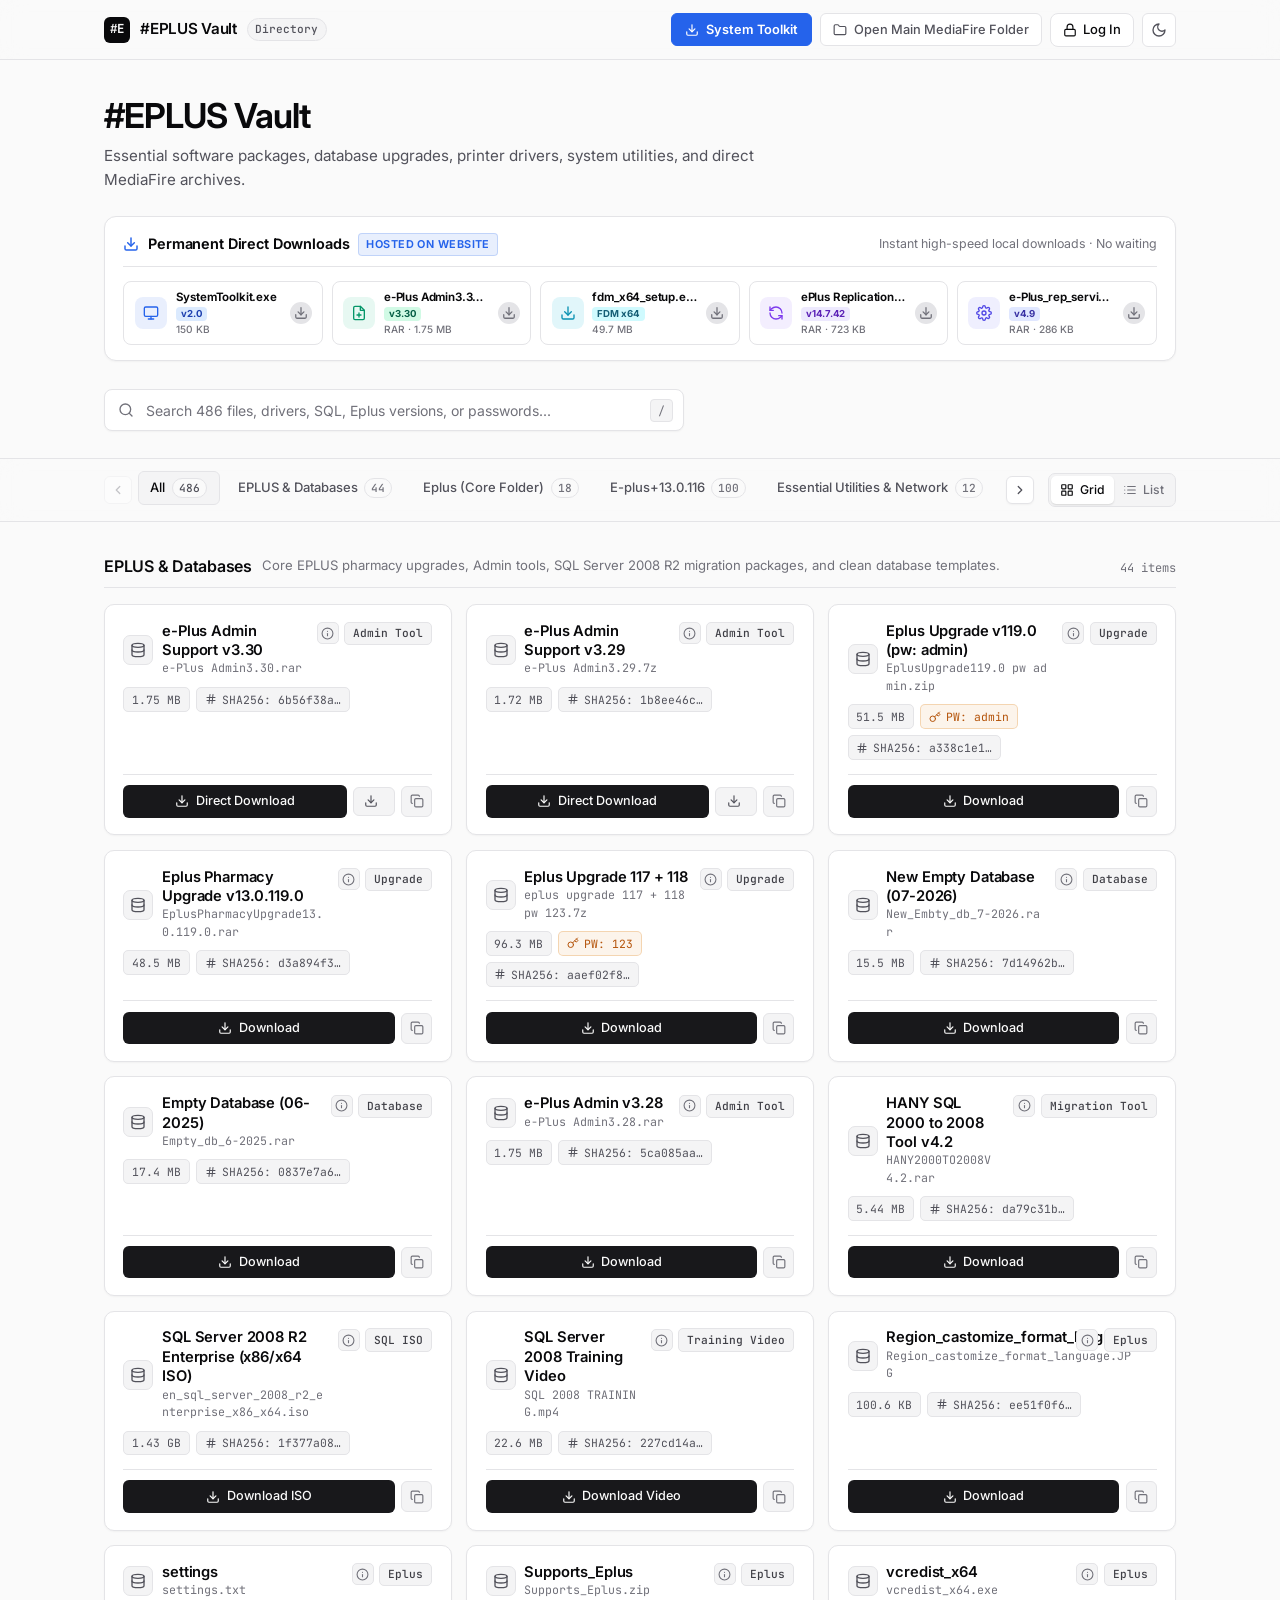
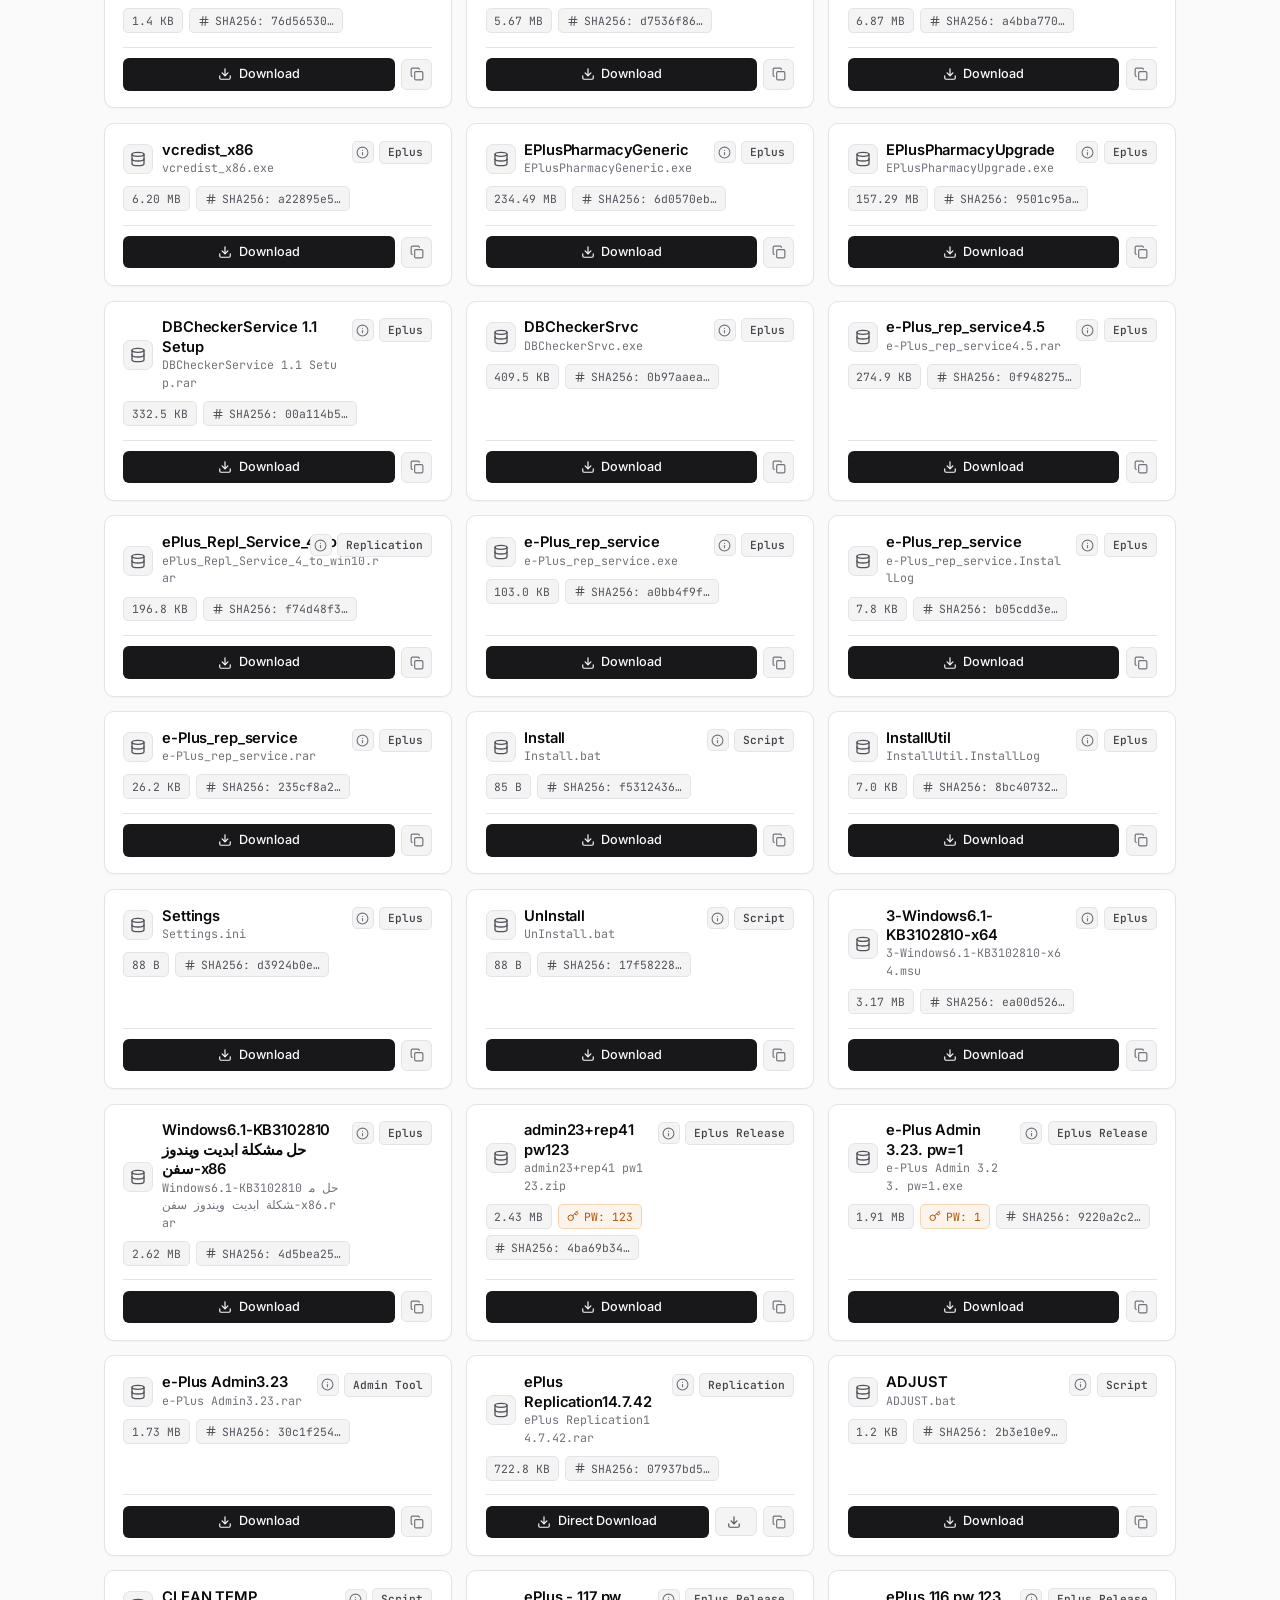
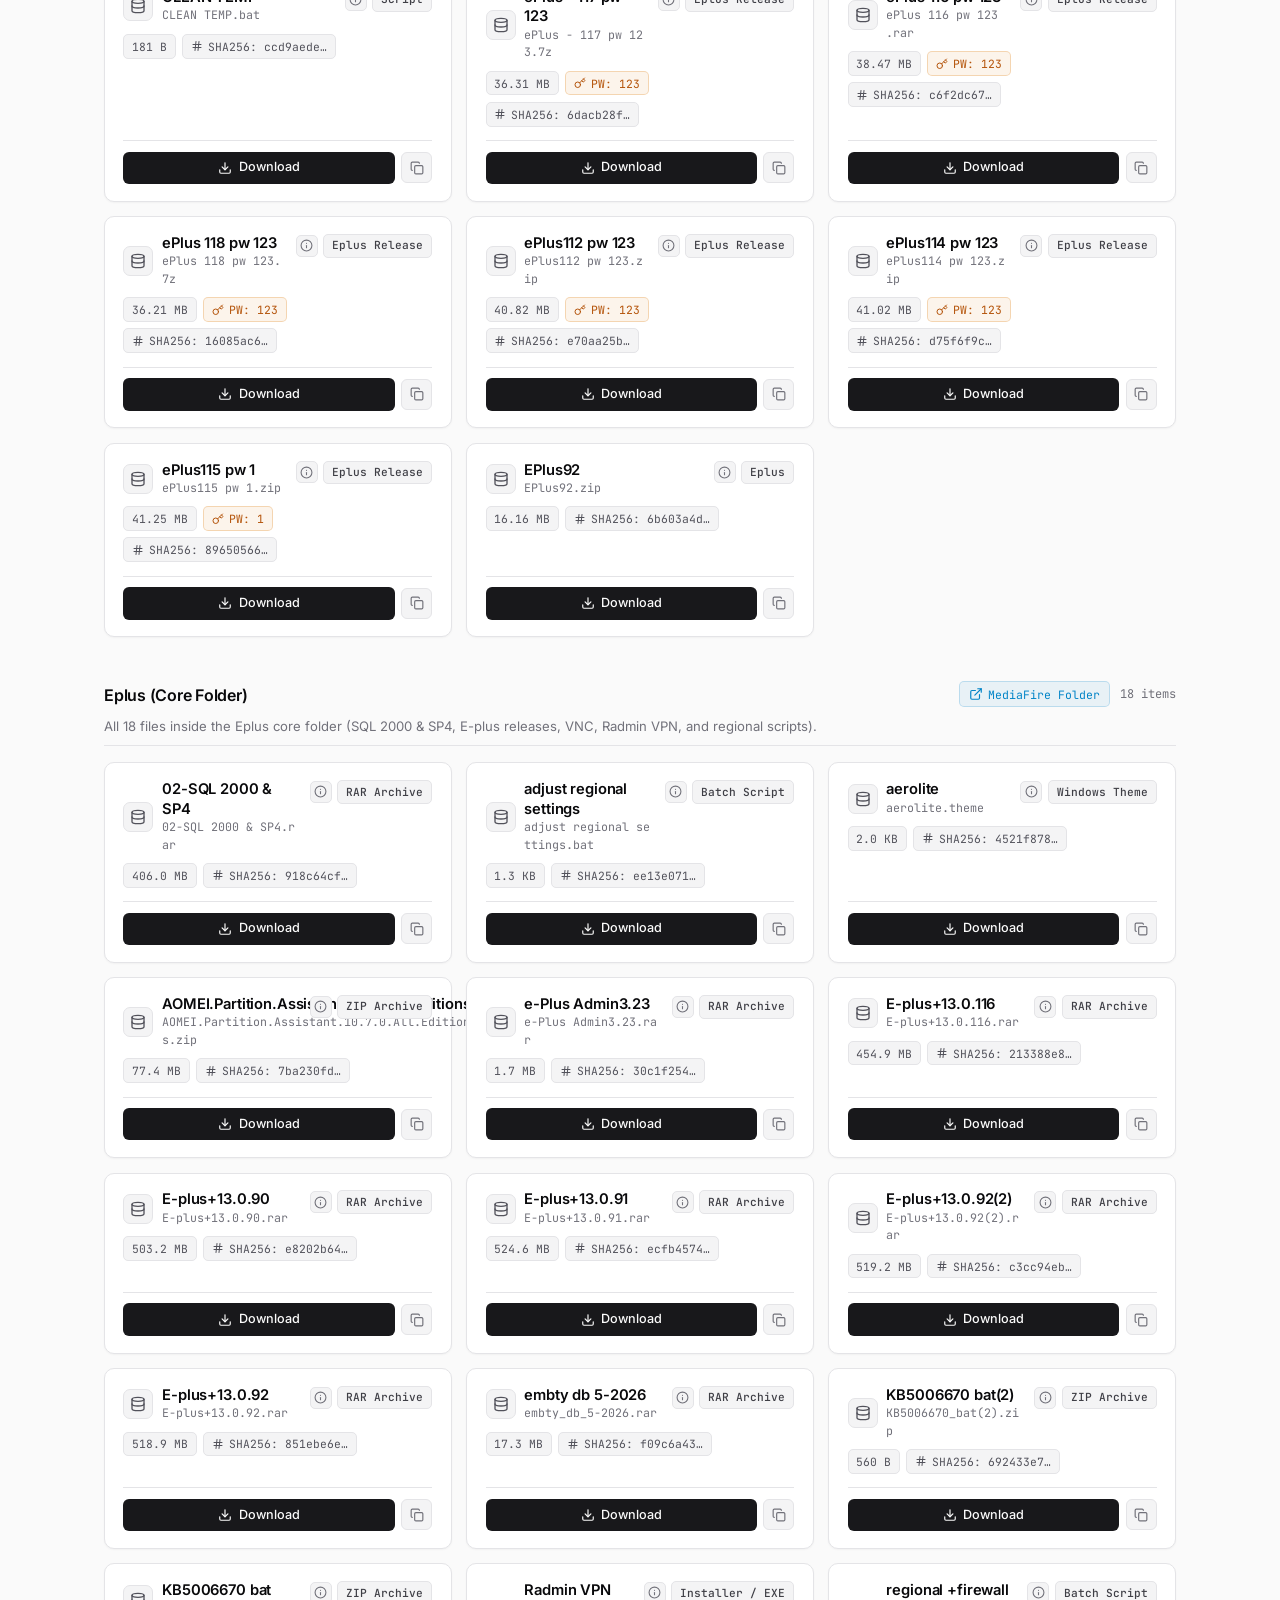
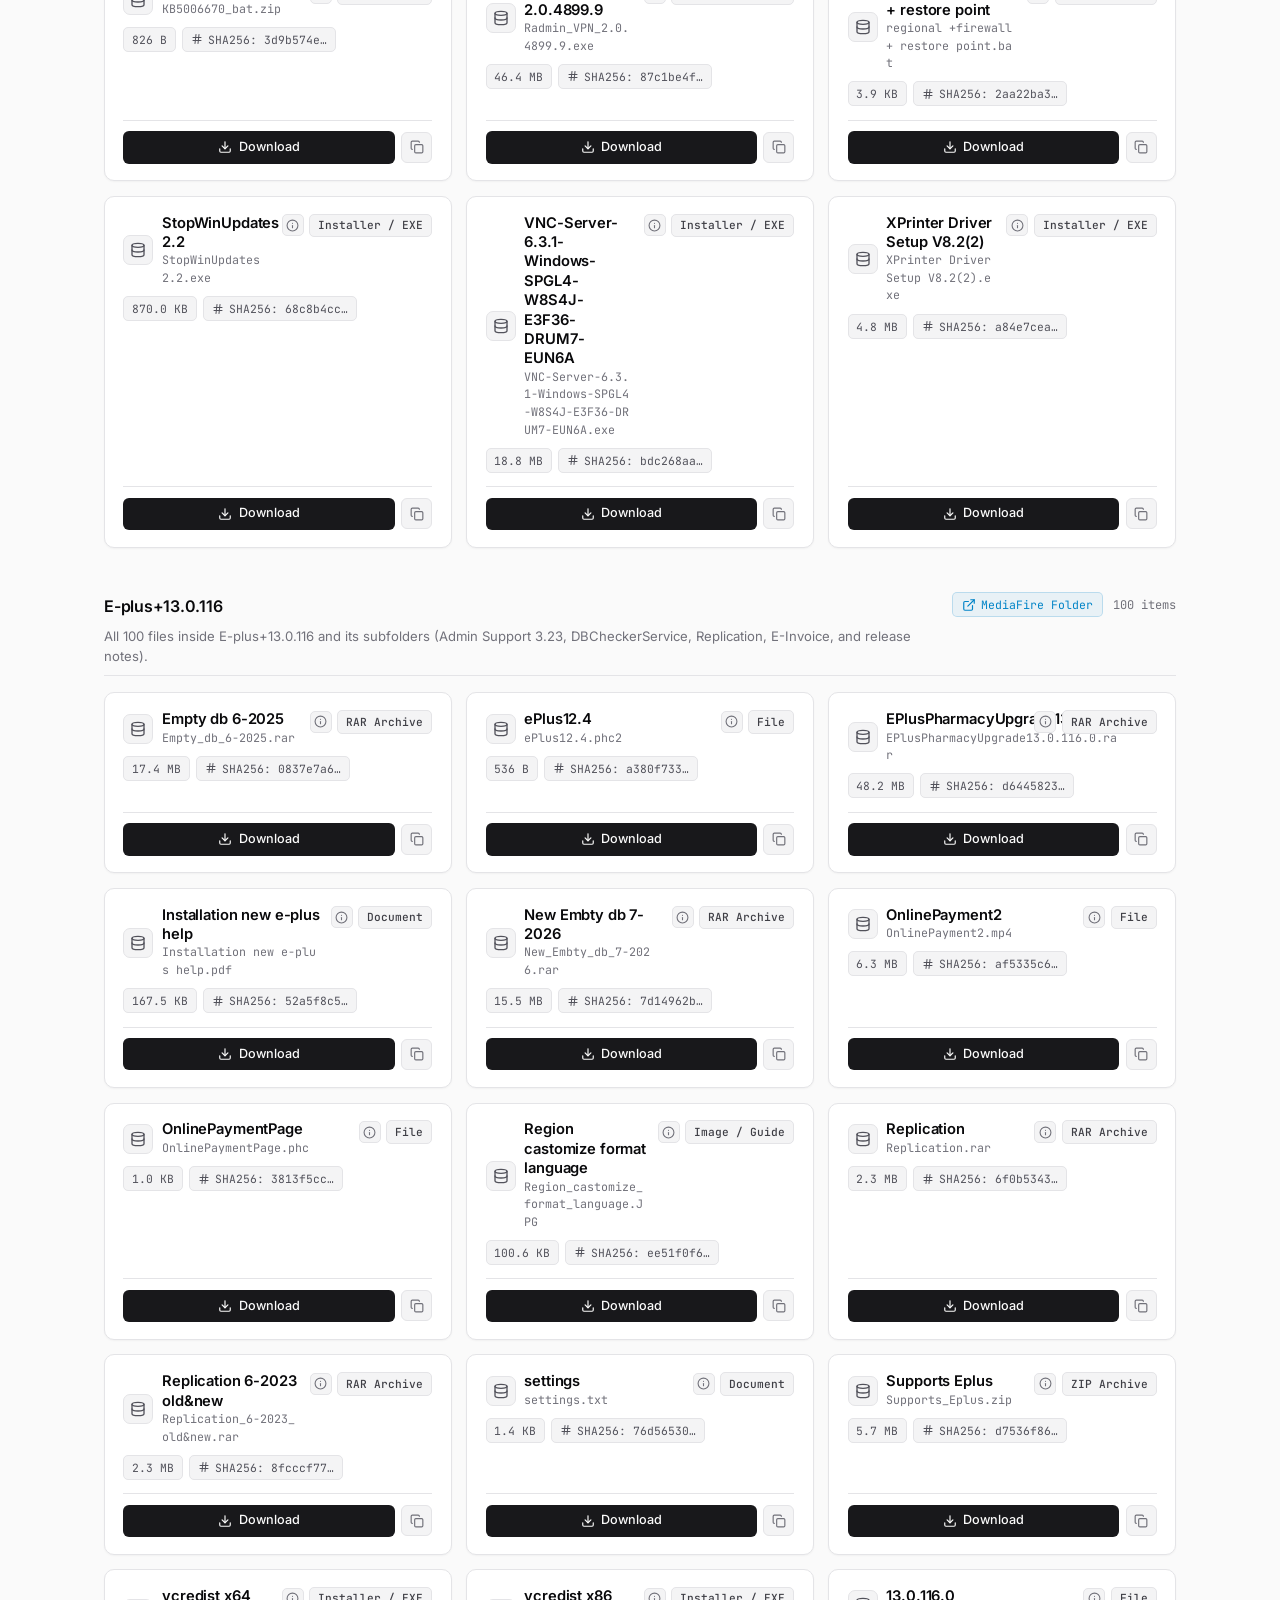
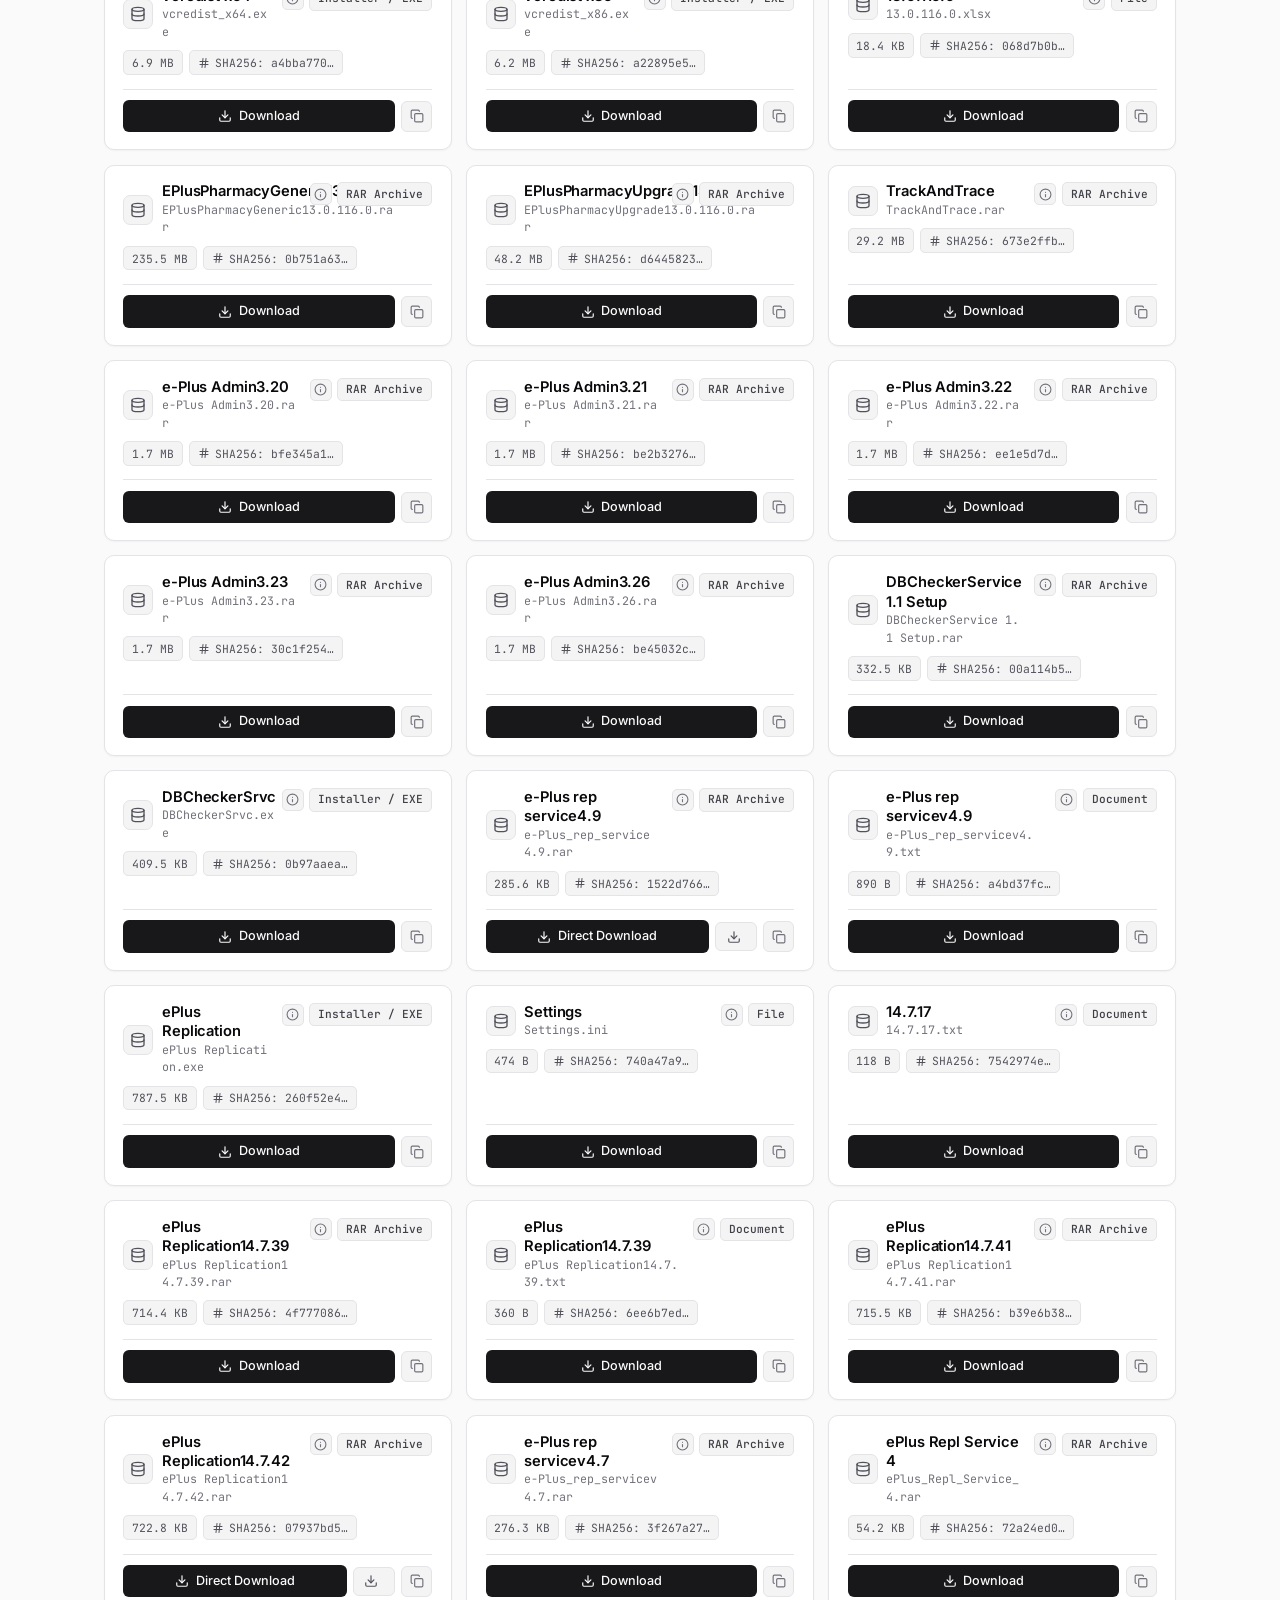
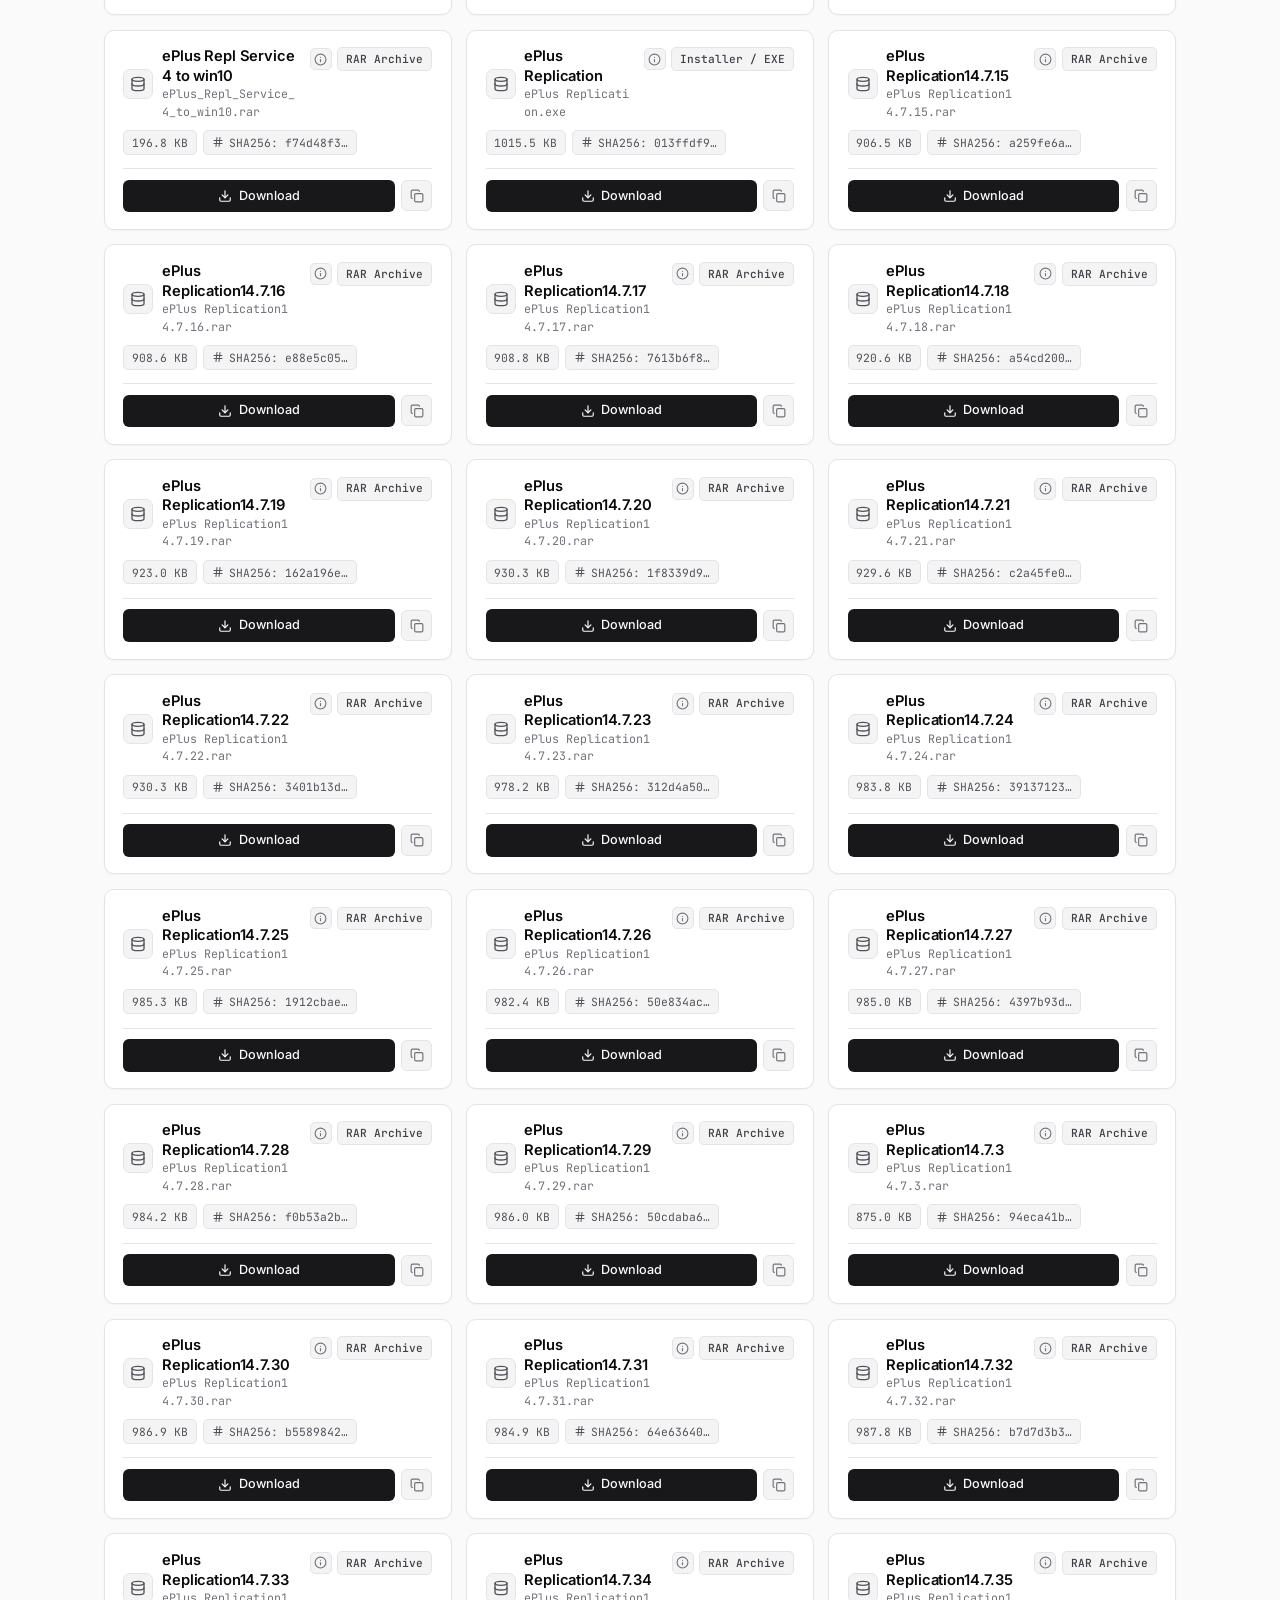
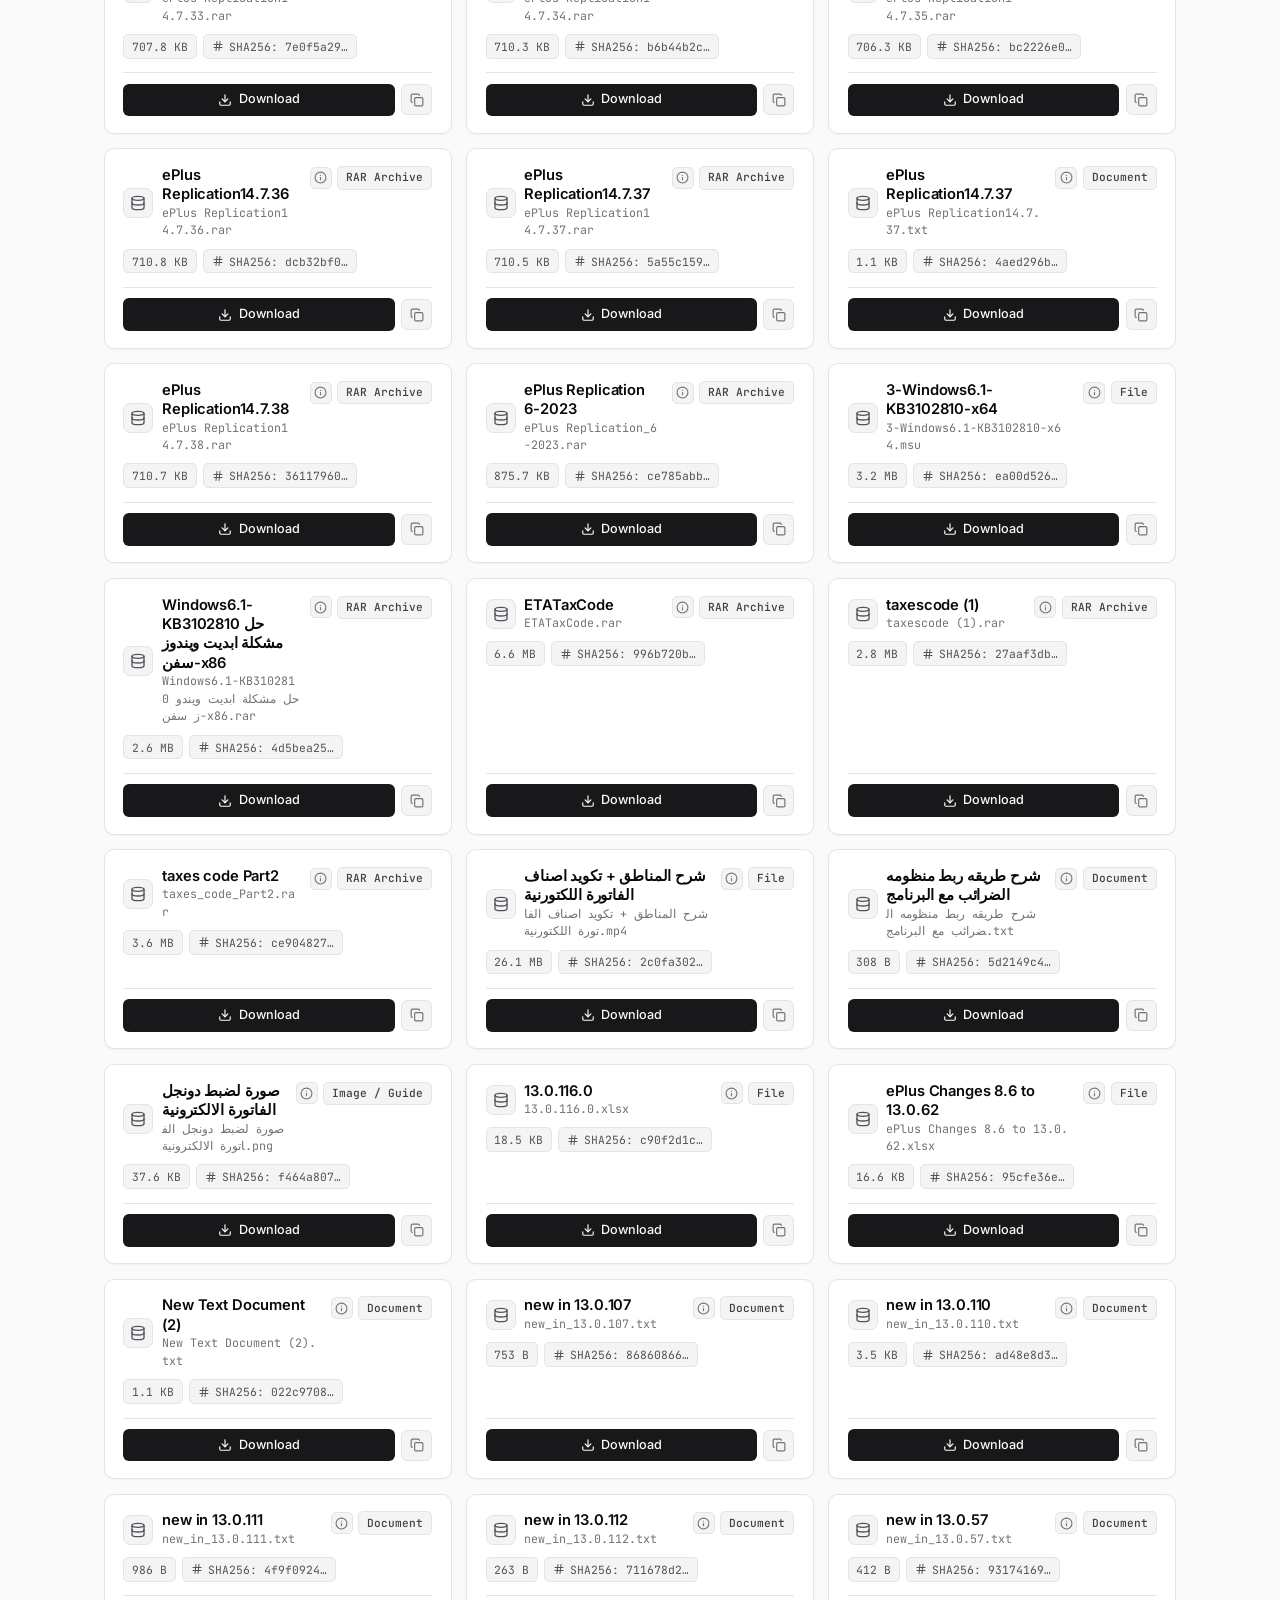
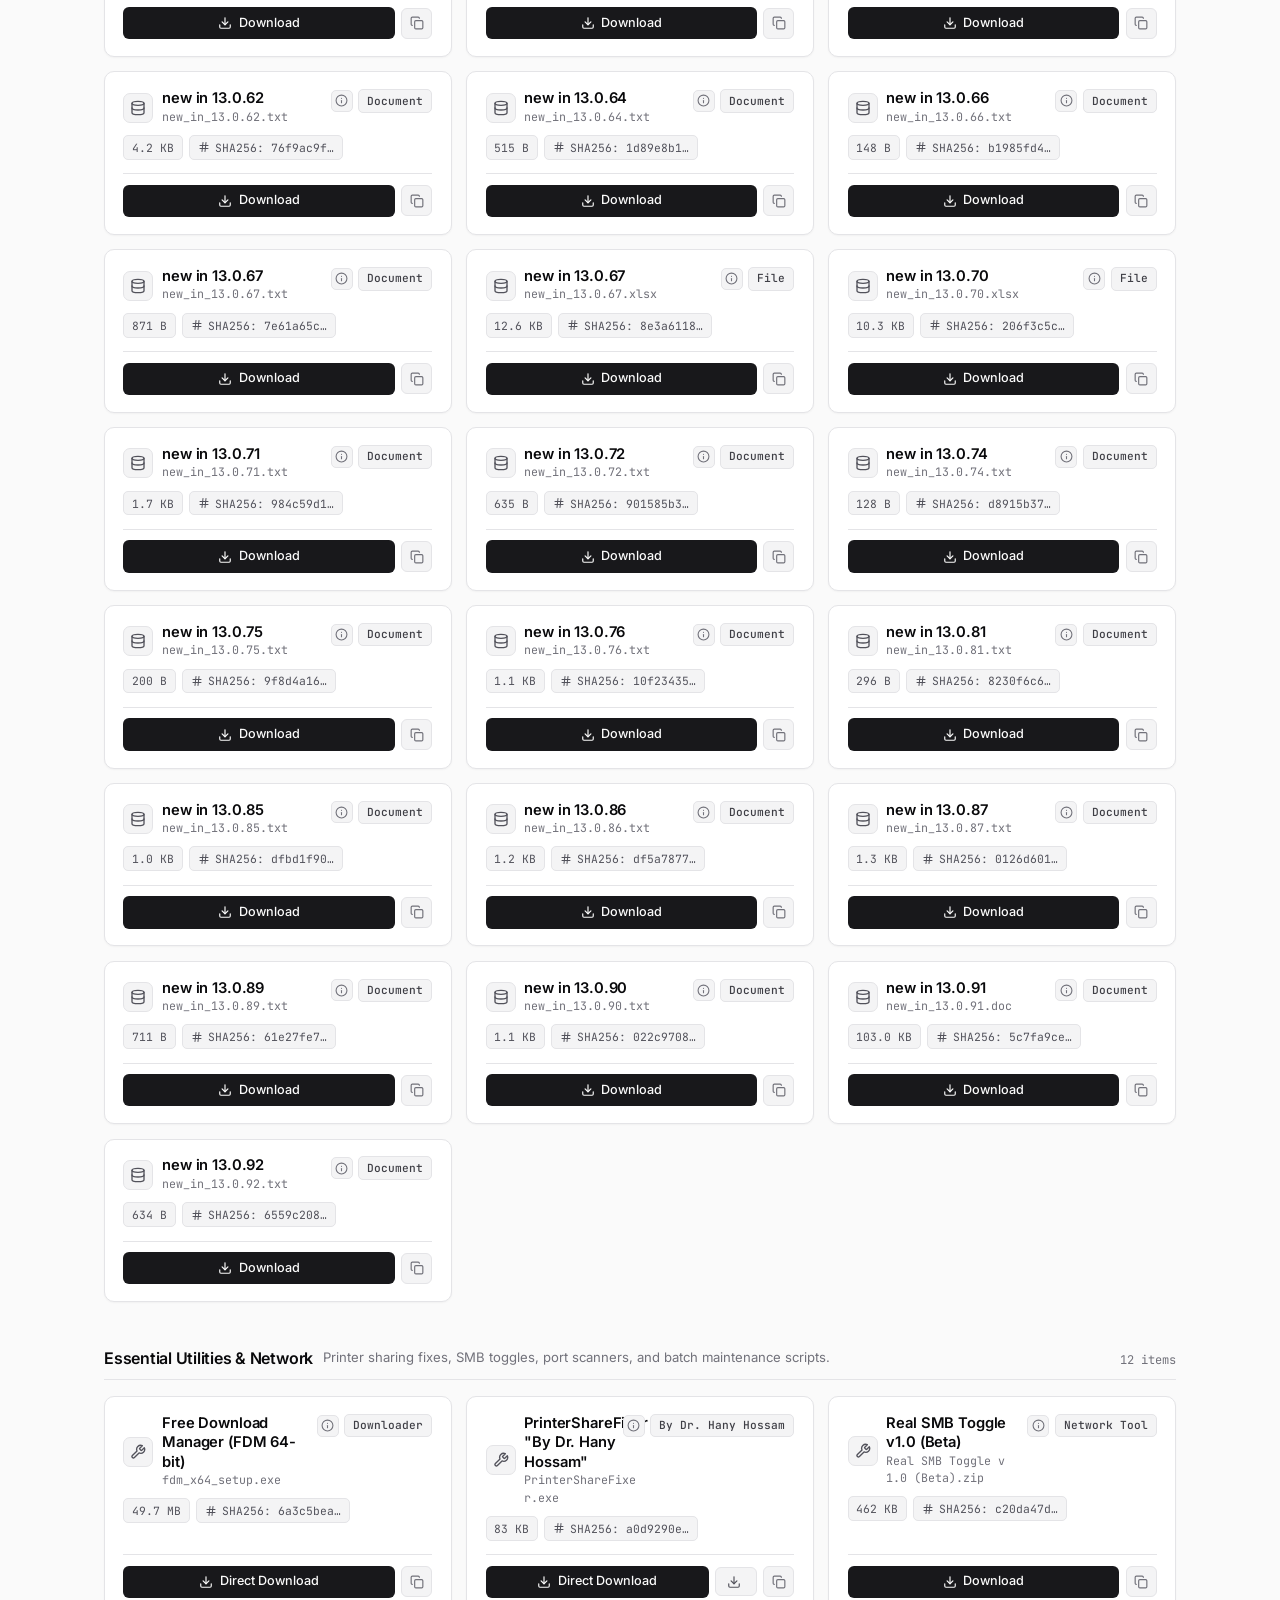
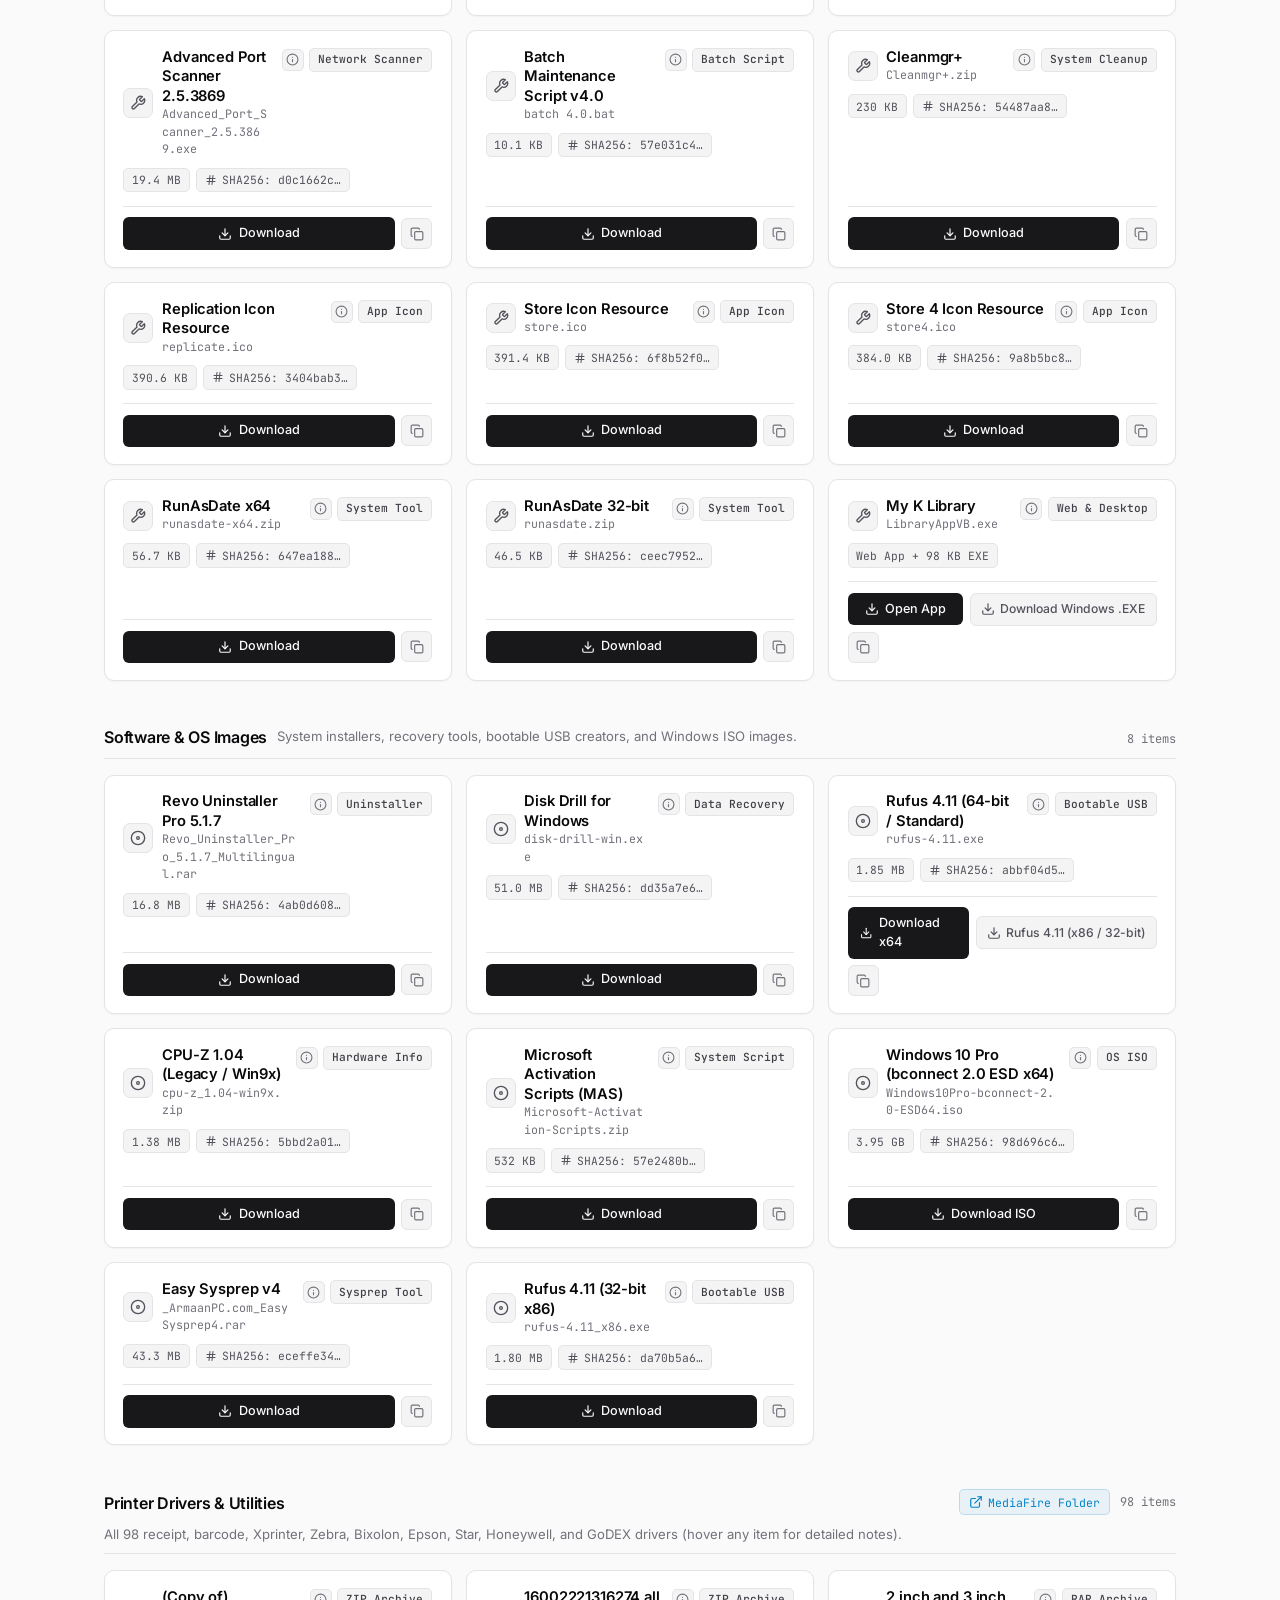
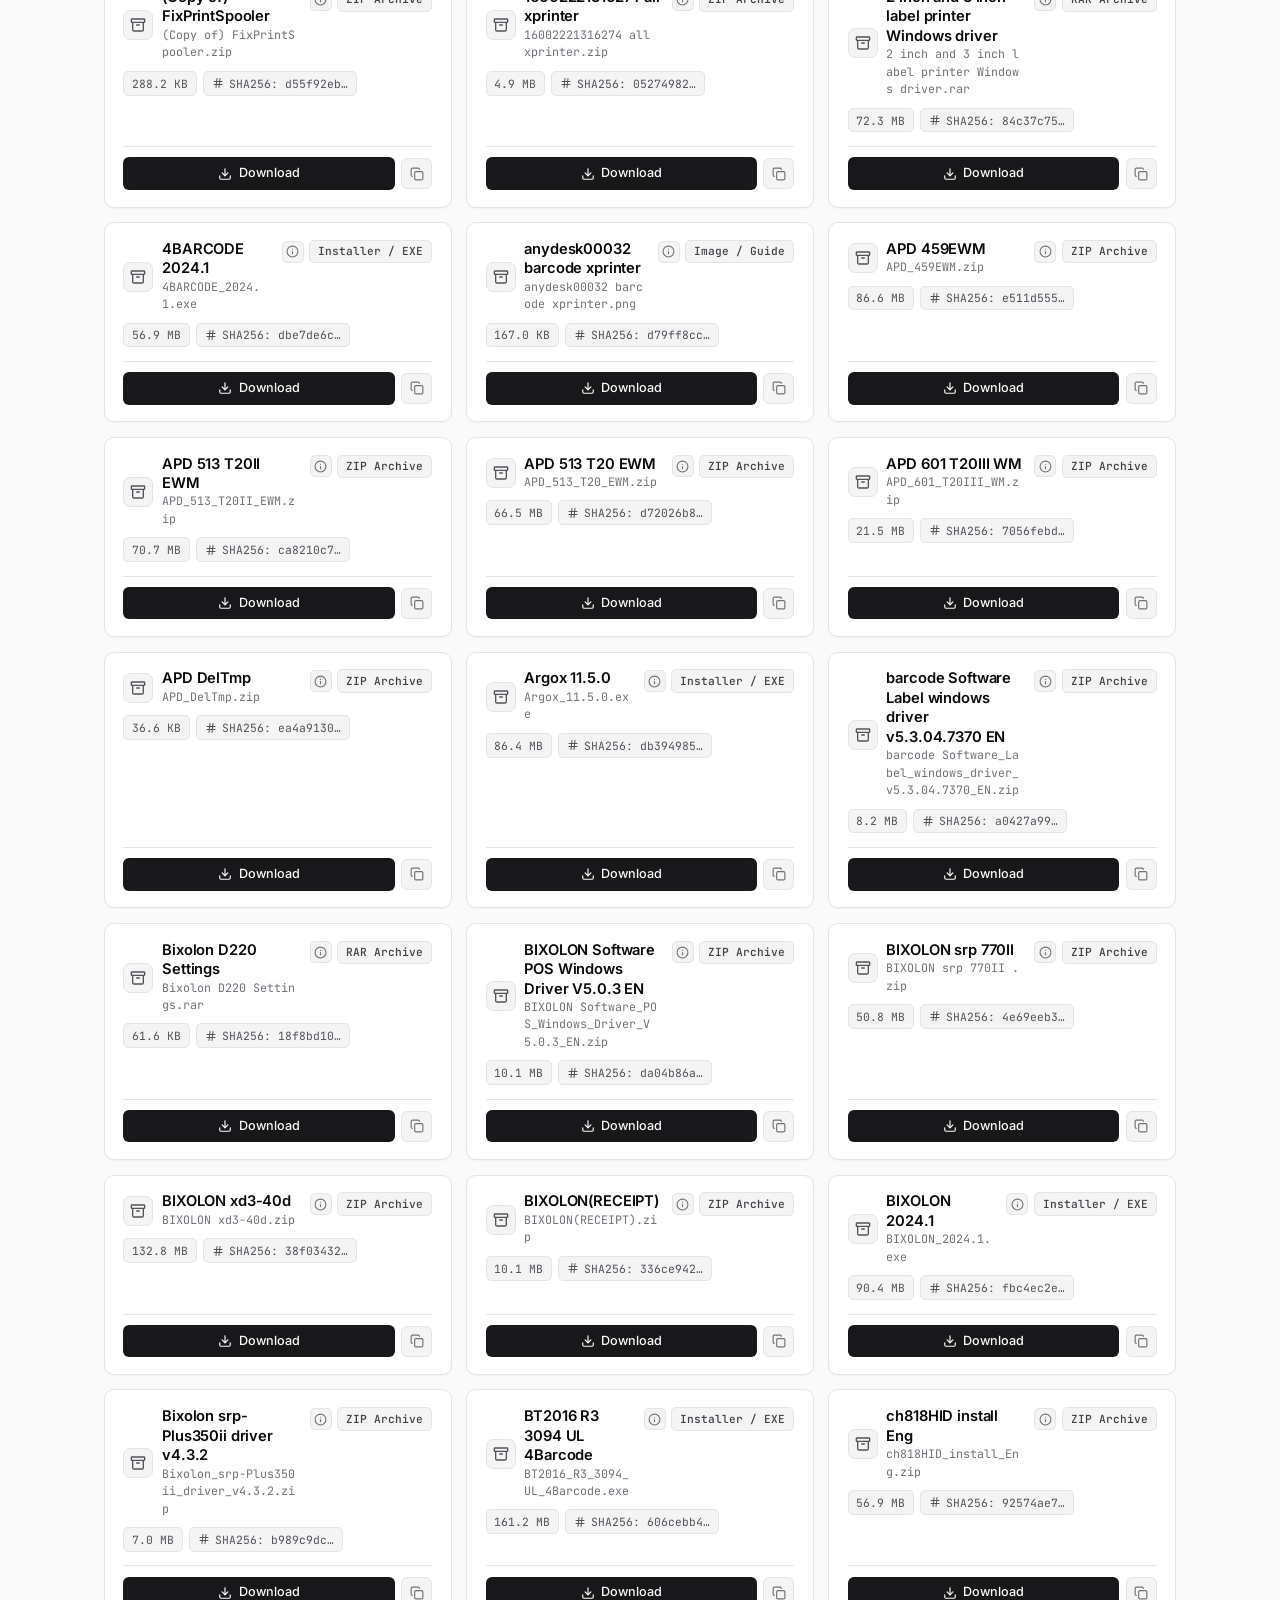
==== commit d53c30c6: "feat(auth): add search bar login gate, hide catalog when unauthenticated, and keep top bar visible" ====
--- a/index.html
+++ b/index.html
@@ -60,6 +60,18 @@
           </svg>
           <span id="root-folder-label">Open Main MediaFire Folder</span>
         </a>
+
+        <button type="button" class="auth-btn" id="auth-toggle-btn" aria-label="Account status" title="Log in or log out">
+          <svg class="auth-lock-icon" width="14" height="14" viewBox="0 0 24 24" fill="none" stroke="currentColor" stroke-width="2" stroke-linecap="round" stroke-linejoin="round">
+            <rect x="3" y="11" width="18" height="11" rx="2" ry="2" />
+            <path d="M7 11V7a5 5 0 0 1 10 0v4" />
+          </svg>
+          <svg class="auth-unlock-icon" width="14" height="14" viewBox="0 0 24 24" fill="none" stroke="currentColor" stroke-width="2" stroke-linecap="round" stroke-linejoin="round" style="display:none;">
+            <rect x="3" y="11" width="18" height="11" rx="2" ry="2" />
+            <path d="M7 11V7a5 5 0 0 1 9.9-1" />
+          </svg>
+          <span id="auth-btn-label">Log In</span>
+        </button>
 
         <button type="button" class="icon-btn" id="theme-toggle-btn" aria-label="Toggle color theme"
           title="Toggle color theme"></button>
@@ -320,6 +332,57 @@
     </div>
   </footer>
 
+  <!-- Log-in Modal for Search Bar Gate -->
+  <div class="auth-modal-backdrop" id="auth-modal-backdrop" role="dialog" aria-modal="true" aria-labelledby="auth-modal-title" hidden>
+    <div class="auth-modal-card">
+      <button type="button" class="auth-modal-close" id="auth-modal-close-btn" aria-label="Close login dialog">&times;</button>
+      <div class="auth-modal-header">
+        <div class="auth-modal-icon-wrap">
+          <svg width="24" height="24" viewBox="0 0 24 24" fill="none" stroke="currentColor" stroke-width="2" stroke-linecap="round" stroke-linejoin="round">
+            <rect x="3" y="11" width="18" height="11" rx="2" ry="2" />
+            <path d="M7 11V7a5 5 0 0 1 10 0v4" />
+          </svg>
+        </div>
+        <h2 class="auth-modal-title" id="auth-modal-title">Restricted Catalog Access</h2>
+        <p class="auth-modal-subtitle">Enter the master passcode to unlock search and view the full file catalog.</p>
+      </div>
+
+      <form class="auth-form" id="auth-form" onsubmit="return false;">
+        <div class="auth-input-group">
+          <div class="auth-input-wrapper">
+            <svg class="auth-key-icon" width="16" height="16" viewBox="0 0 24 24" fill="none" stroke="currentColor" stroke-width="2" stroke-linecap="round" stroke-linejoin="round">
+              <path d="m15.5 7.5 2.3 2.3a1 1 0 0 0 1.4 0l2.1-2.1a1 1 0 0 0 0-1.4L19 4" />
+              <path d="m21 2-9.6 9.6" />
+              <circle cx="7.5" cy="15.5" r="5.5" />
+            </svg>
+            <input type="password" id="auth-passcode-input" class="auth-input" placeholder="Enter passcode (e.g. eplus2026)" autocomplete="current-password" required />
+            <button type="button" class="auth-toggle-visibility" id="auth-visibility-btn" aria-label="Show or hide passcode">
+              <svg class="icon-eye" width="16" height="16" viewBox="0 0 24 24" fill="none" stroke="currentColor" stroke-width="2" stroke-linecap="round" stroke-linejoin="round">
+                <path d="M2 12s3-7 10-7 10 7 10 7-3 7-10 7-10-7-10-7Z" />
+                <circle cx="12" cy="12" r="3" />
+              </svg>
+              <svg class="icon-eye-off" width="16" height="16" viewBox="0 0 24 24" fill="none" stroke="currentColor" stroke-width="2" stroke-linecap="round" stroke-linejoin="round" style="display:none;">
+                <path d="M9.88 9.88a3 3 0 1 0 4.24 4.24" />
+                <path d="M10.73 5.08A10.43 10.43 0 0 1 12 5c7 0 10 7 10 7a13.16 13.16 0 0 1-1.67 2.68" />
+                <path d="M6.61 6.61A13.526 13.526 0 0 0 2 12s3 7 10 7a9.74 9.74 0 0 0 5.39-1.61" />
+                <line x1="2" y1="2" x2="22" y2="22" />
+              </svg>
+            </button>
+          </div>
+          <div class="auth-error-msg" id="auth-error-msg" role="alert" style="display:none;"></div>
+        </div>
+
+        <button type="submit" class="auth-submit-btn" id="auth-submit-btn">
+          <span>Unlock Catalog</span>
+          <svg width="14" height="14" viewBox="0 0 24 24" fill="none" stroke="currentColor" stroke-width="2.2" stroke-linecap="round" stroke-linejoin="round">
+            <path d="M5 12h14" />
+            <path d="m12 5 7 7-7 7" />
+          </svg>
+        </button>
+      </form>
+    </div>
+  </div>
+
   <!-- Copy Notification Toast -->
   <div class="toast" id="toast" role="status" aria-live="polite">
     <svg width="15" height="15" viewBox="0 0 24 24" fill="none" stroke="currentColor" stroke-width="2.5"
--- a/styles.css
+++ b/styles.css
@@ -1519,3 +1519,309 @@
     align-items: flex-start;
   }
 }
+
+
+
+/* ============================================================================
+   AUTHENTICATION GATE & ACCESS CONTROL
+   ============================================================================ */
+
+/* Topbar Auth Button */
+.auth-btn {
+  display: inline-flex;
+  align-items: center;
+  gap: 6px;
+  height: 34px;
+  padding: 0 12px;
+  font-family: inherit;
+  font-size: 0.8125rem;
+  font-weight: 500;
+  color: var(--text-primary);
+  background-color: var(--bg-card);
+  border: 1px solid var(--border-default);
+  border-radius: 8px;
+  cursor: pointer;
+  transition: all 0.18s ease;
+  user-select: none;
+}
+
+.auth-btn:hover {
+  background-color: var(--bg-card-hover);
+  border-color: var(--border-hover);
+  transform: translateY(-1px);
+}
+
+.auth-btn.authenticated {
+  color: #10b981;
+  border-color: rgba(16, 185, 129, 0.3);
+  background-color: rgba(16, 185, 129, 0.08);
+}
+
+.auth-btn.authenticated:hover {
+  color: #ef4444;
+  border-color: rgba(239, 68, 68, 0.3);
+  background-color: rgba(239, 68, 68, 0.08);
+}
+
+/* Unauthenticated State: Keep ONLY topbar and search bar/hero visible; hide catalog & rest */
+body.unauthenticated .hero-permanent-tools,
+body.unauthenticated .controls-bar,
+body.unauthenticated .directory-main,
+body.unauthenticated .footer {
+  display: none !important;
+}
+
+body.unauthenticated .hero {
+  min-height: calc(100vh - 80px);
+  display: flex;
+  align-items: center;
+  justify-content: center;
+  padding: 40px 0 80px 0;
+}
+
+body.unauthenticated .hero-layout {
+  width: 100%;
+  max-width: 680px;
+  text-align: center;
+  margin: 0 auto;
+}
+
+body.unauthenticated .search-wrapper {
+  position: relative;
+  cursor: pointer;
+  box-shadow: 0 10px 30px -10px rgba(0, 0, 0, 0.15);
+  transition: transform 0.2s ease, box-shadow 0.2s ease;
+}
+
+body.unauthenticated .search-wrapper:hover {
+  transform: translateY(-2px);
+  box-shadow: 0 14px 35px -8px rgba(0, 0, 0, 0.2);
+}
+
+/* Auth Modal Backdrop */
+.auth-modal-backdrop {
+  position: fixed;
+  inset: 0;
+  z-index: 9999;
+  background-color: rgba(0, 0, 0, 0.55);
+  backdrop-filter: blur(6px);
+  -webkit-backdrop-filter: blur(6px);
+  display: flex;
+  align-items: center;
+  justify-content: center;
+  padding: 20px;
+  animation: authFadeIn 0.2s cubic-bezier(0.16, 1, 0.3, 1) forwards;
+}
+
+.auth-modal-backdrop[hidden] {
+  display: none !important;
+}
+
+@keyframes authFadeIn {
+  from { opacity: 0; }
+  to { opacity: 1; }
+}
+
+@keyframes authSlideUp {
+  from {
+    opacity: 0;
+    transform: scale(0.96) translateY(12px);
+  }
+  to {
+    opacity: 1;
+    transform: scale(1) translateY(0);
+  }
+}
+
+@keyframes authShake {
+  0%, 100% { transform: translateX(0); }
+  20%, 60% { transform: translateX(-6px); }
+  40%, 80% { transform: translateX(6px); }
+}
+
+/* Modal Card */
+.auth-modal-card {
+  position: relative;
+  width: 100%;
+  max-width: 440px;
+  background-color: var(--bg-card);
+  border: 1px solid var(--border-default);
+  border-radius: 16px;
+  padding: 32px 28px;
+  box-shadow: 0 20px 45px -10px rgba(0, 0, 0, 0.35);
+  animation: authSlideUp 0.25s cubic-bezier(0.16, 1, 0.3, 1) forwards;
+}
+
+.auth-modal-card.shake {
+  animation: authShake 0.4s ease-in-out;
+}
+
+.auth-modal-close {
+  position: absolute;
+  top: 16px;
+  right: 18px;
+  width: 32px;
+  height: 32px;
+  background: transparent;
+  border: none;
+  font-size: 1.5rem;
+  line-height: 1;
+  color: var(--text-muted);
+  cursor: pointer;
+  border-radius: 6px;
+  display: flex;
+  align-items: center;
+  justify-content: center;
+  transition: all 0.15s ease;
+}
+
+.auth-modal-close:hover {
+  color: var(--text-primary);
+  background-color: var(--bg-subtle);
+}
+
+.auth-modal-header {
+  text-align: center;
+  margin-bottom: 24px;
+}
+
+.auth-modal-icon-wrap {
+  width: 52px;
+  height: 52px;
+  border-radius: 14px;
+  background-color: var(--bg-subtle);
+  border: 1px solid var(--border-default);
+  color: var(--text-primary);
+  display: inline-flex;
+  align-items: center;
+  justify-content: center;
+  margin-bottom: 16px;
+}
+
+.auth-modal-title {
+  font-size: 1.25rem;
+  font-weight: 700;
+  color: var(--text-primary);
+  margin-bottom: 8px;
+  letter-spacing: -0.02em;
+}
+
+.auth-modal-subtitle {
+  font-size: 0.875rem;
+  color: var(--text-secondary);
+  line-height: 1.5;
+  margin: 0;
+}
+
+/* Form Styles */
+.auth-form {
+  display: flex;
+  flex-direction: column;
+  gap: 20px;
+}
+
+.auth-input-group {
+  display: flex;
+  flex-direction: column;
+  gap: 8px;
+}
+
+.auth-input-wrapper {
+  position: relative;
+  display: flex;
+  align-items: center;
+  background-color: var(--bg-subtle);
+  border: 1px solid var(--border-default);
+  border-radius: 10px;
+  transition: border-color 0.18s ease, box-shadow 0.18s ease;
+}
+
+.auth-input-wrapper:focus-within {
+  border-color: var(--text-primary);
+  box-shadow: 0 0 0 3px rgba(0, 0, 0, 0.08);
+}
+
+[data-theme="dark"] .auth-input-wrapper:focus-within {
+  box-shadow: 0 0 0 3px rgba(255, 255, 255, 0.1);
+}
+
+.auth-key-icon {
+  position: absolute;
+  left: 14px;
+  color: var(--text-muted);
+  pointer-events: none;
+}
+
+.auth-input {
+  width: 100%;
+  height: 44px;
+  padding: 0 44px 0 42px;
+  font-family: inherit;
+  font-size: 0.9375rem;
+  background: transparent;
+  border: none;
+  color: var(--text-primary);
+  outline: none;
+}
+
+.auth-input::placeholder {
+  color: var(--text-muted);
+}
+
+.auth-toggle-visibility {
+  position: absolute;
+  right: 10px;
+  width: 28px;
+  height: 28px;
+  display: flex;
+  align-items: center;
+  justify-content: center;
+  background: transparent;
+  border: none;
+  color: var(--text-muted);
+  cursor: pointer;
+  border-radius: 6px;
+  transition: color 0.15s ease;
+}
+
+.auth-toggle-visibility:hover {
+  color: var(--text-primary);
+}
+
+.auth-error-msg {
+  font-size: 0.8125rem;
+  color: #ef4444;
+  background-color: rgba(239, 68, 68, 0.1);
+  border: 1px solid rgba(239, 68, 68, 0.2);
+  padding: 8px 12px;
+  border-radius: 6px;
+  text-align: left;
+}
+
+/* Submit Button */
+.auth-submit-btn {
+  display: flex;
+  align-items: center;
+  justify-content: center;
+  gap: 8px;
+  height: 44px;
+  padding: 0 20px;
+  font-family: inherit;
+  font-size: 0.9375rem;
+  font-weight: 600;
+  color: var(--accent-text);
+  background-color: var(--accent-bg);
+  border: 1px solid transparent;
+  border-radius: 10px;
+  cursor: pointer;
+  transition: all 0.18s ease;
+}
+
+.auth-submit-btn:hover {
+  background-color: var(--accent-hover);
+  transform: translateY(-1px);
+}
+
+.auth-submit-btn:active {
+  transform: translateY(0);
+}
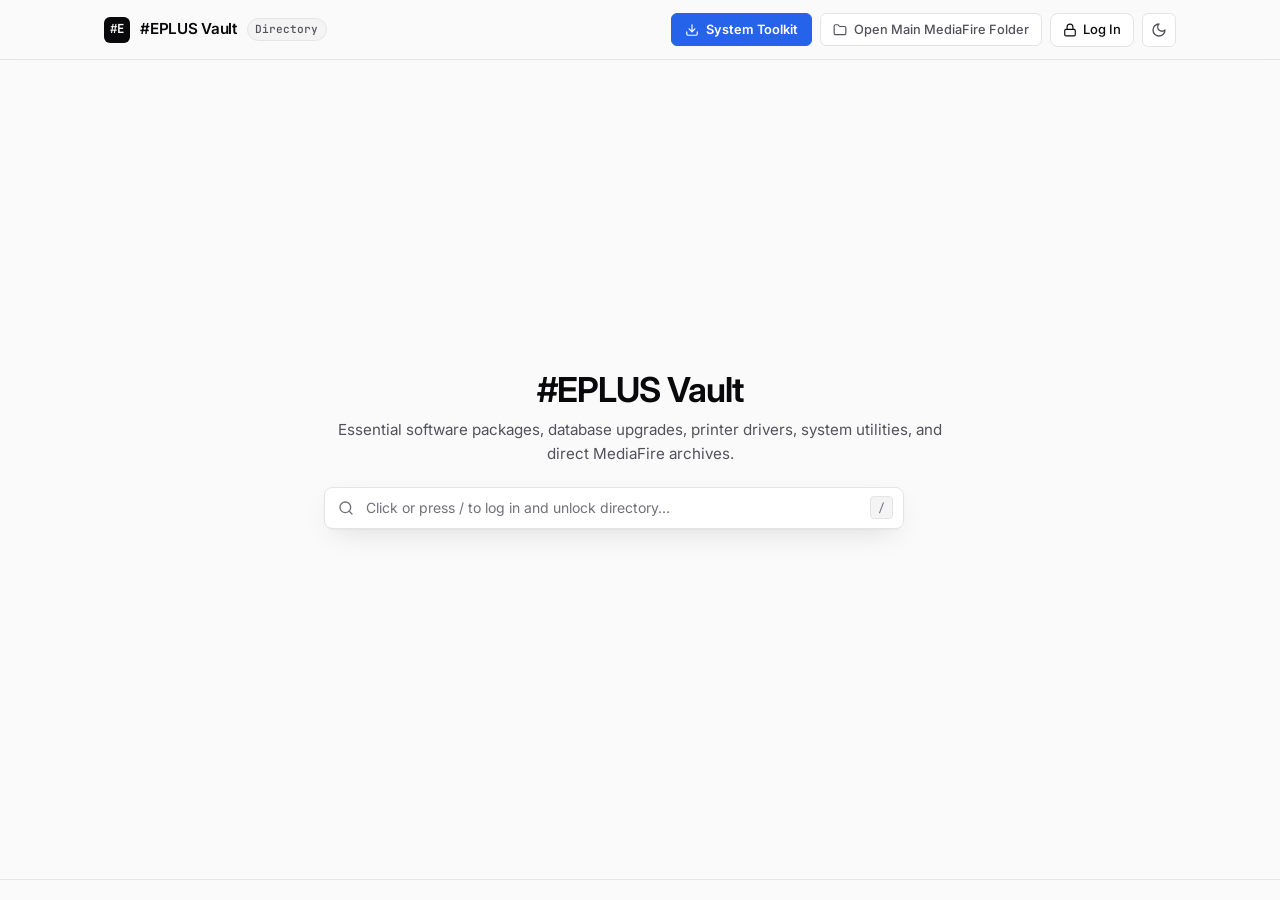
==== commit 629a38c5: "fix(auth): enforce default unauthenticated state and wire search gate listeners in init()" ====
--- a/index.html
+++ b/index.html
@@ -19,7 +19,7 @@
   <link rel="stylesheet" href="styles.css" />
 </head>
 
-<body>
+<body class="unauthenticated">
   <!-- Top Navigation Header -->
   <header class="topbar">
     <div class="container topbar-inner">
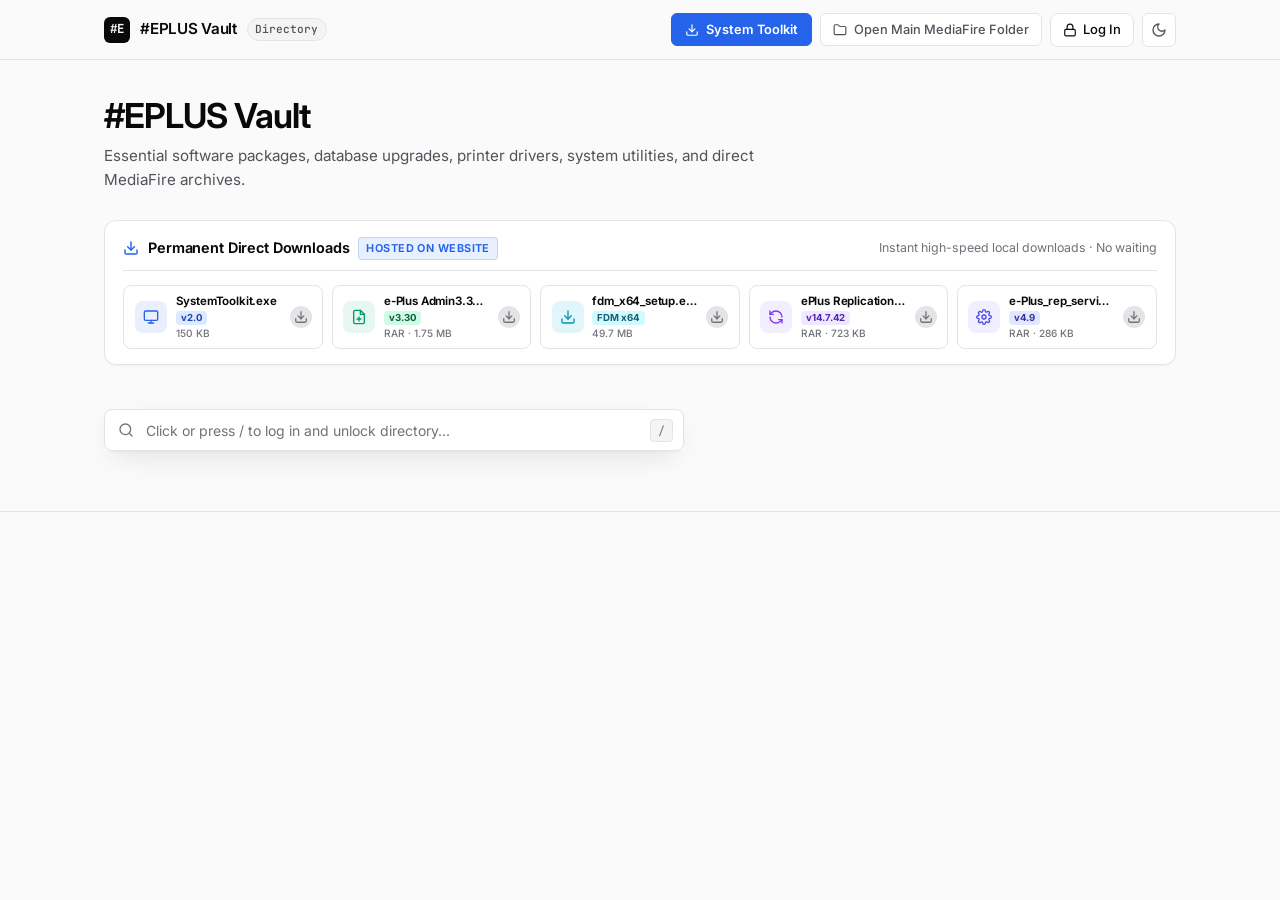
==== commit 558fbc7e: "feat(ui): display permanent direct downloads on first page without login, remove passcode hint" ====
--- a/index.html
+++ b/index.html
@@ -355,7 +355,7 @@
               <path d="m21 2-9.6 9.6" />
               <circle cx="7.5" cy="15.5" r="5.5" />
             </svg>
-            <input type="password" id="auth-passcode-input" class="auth-input" placeholder="Enter passcode (e.g. eplus2026)" autocomplete="current-password" required />
+            <input type="password" id="auth-passcode-input" class="auth-input" placeholder="Enter passcode" autocomplete="current-password" required />
             <button type="button" class="auth-toggle-visibility" id="auth-visibility-btn" aria-label="Show or hide passcode">
               <svg class="icon-eye" width="16" height="16" viewBox="0 0 24 24" fill="none" stroke="currentColor" stroke-width="2" stroke-linecap="round" stroke-linejoin="round">
                 <path d="M2 12s3-7 10-7 10 7 10 7-3 7-10 7-10-7-10-7Z" />
--- a/styles.css
+++ b/styles.css
@@ -1563,8 +1563,7 @@
   background-color: rgba(239, 68, 68, 0.08);
 }
 
-/* Unauthenticated State: Keep ONLY topbar and search bar/hero visible; hide catalog & rest */
-body.unauthenticated .hero-permanent-tools,
+/* Unauthenticated State: Keep topbar, permanent downloads, and search bar visible; hide directory catalog & tabs */
 body.unauthenticated .controls-bar,
 body.unauthenticated .directory-main,
 body.unauthenticated .footer {
@@ -1572,18 +1571,13 @@
 }
 
 body.unauthenticated .hero {
-  min-height: calc(100vh - 80px);
-  display: flex;
-  align-items: center;
-  justify-content: center;
-  padding: 40px 0 80px 0;
-}
-
-body.unauthenticated .hero-layout {
-  width: 100%;
-  max-width: 680px;
-  text-align: center;
-  margin: 0 auto;
+  padding-bottom: 60px;
+}
+
+body.unauthenticated .hero-permanent-tools {
+  display: block !important;
+  margin-top: 8px;
+  margin-bottom: 24px;
 }
 
 body.unauthenticated .search-wrapper {
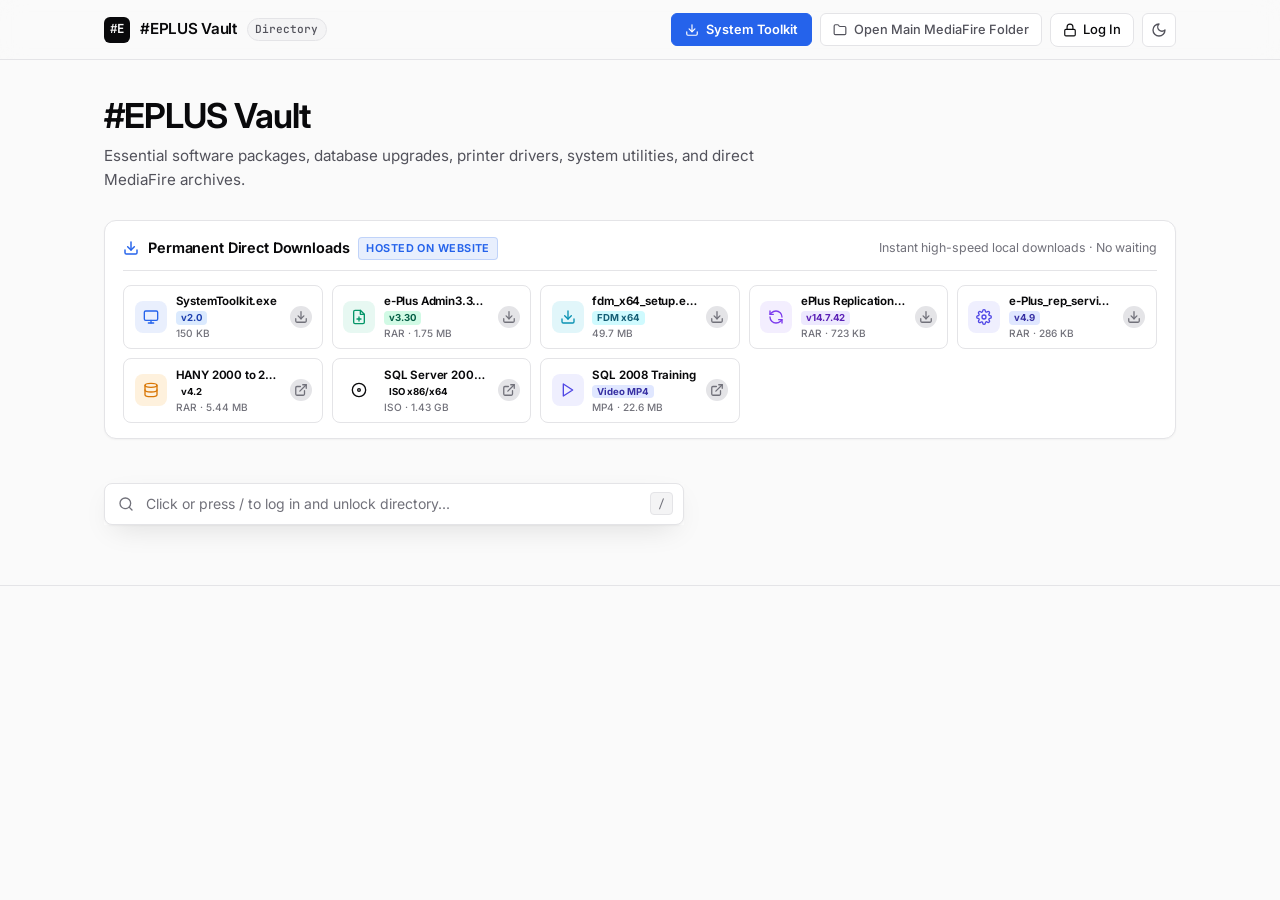
==== commit ed56df65: "feat(ui): add direct link cards for 2008 files into Permanent Direct Downloads" ====
--- a/index.html
+++ b/index.html
@@ -239,7 +239,85 @@
               </svg>
             </div>
           </a>
-        </div>
+        
+          <!-- 6. HANY SQL 2000 to 2008 Tool v4.2 -->
+          <a href="https://www.mediafire.com/file_premium/kggf1ey6qdjcrq4/HANY2000TO2008V4.2.rar/file" target="_blank" rel="noopener noreferrer"
+            class="perm-tool-card" title="HANY2000TO2008V4.2.rar (Database Migration 2000 to 2008 v4.2)"
+            data-tooltip="HANY2000TO2008V4.2.rar">
+            <div class="perm-card-icon-wrap icon-amber">
+              <svg width="18" height="18" viewBox="0 0 24 24" fill="none" stroke="currentColor" stroke-width="2"
+                stroke-linecap="round" stroke-linejoin="round">
+                <ellipse cx="12" cy="5" rx="9" ry="3" />
+                <path d="M3 5V19A9 3 0 0 0 21 19V5" />
+                <path d="M3 12A9 3 0 0 0 21 12" />
+              </svg>
+            </div>
+            <div class="perm-card-content">
+              <span class="perm-card-title" title="HANY2000TO2008V4.2.rar">HANY 2000 to 2008 Tool</span>
+              <span class="perm-pill pill-amber">v4.2</span>
+              <span class="perm-card-meta">RAR · 5.44 MB</span>
+            </div>
+            <div class="perm-card-dl">
+              <svg width="14" height="14" viewBox="0 0 24 24" fill="none" stroke="currentColor" stroke-width="2.2"
+                stroke-linecap="round" stroke-linejoin="round">
+                <path d="M15 3h6v6" />
+                <path d="M10 14 21 3" />
+                <path d="M18 13v6a2 2 0 0 1-2 2H5a2 2 0 0 1-2-2V8a2 2 0 0 1 2-2h6" />
+              </svg>
+            </div>
+          </a>
+
+          <!-- 7. SQL Server 2008 R2 Enterprise (x86/x64 ISO) -->
+          <a href="https://www.mediafire.com/file_premium/sp5awtbcmnny247/en_sql_server_2008_r2_enterprise_x86_x64.iso/file" target="_blank" rel="noopener noreferrer"
+            class="perm-tool-card" title="en_sql_server_2008_r2_enterprise_x86_x64.iso (SQL Server 2008 R2 Enterprise ISO)"
+            data-tooltip="en_sql_server_2008_r2_enterprise_x86_x64.iso">
+            <div class="perm-card-icon-wrap icon-rose">
+              <svg width="18" height="18" viewBox="0 0 24 24" fill="none" stroke="currentColor" stroke-width="2"
+                stroke-linecap="round" stroke-linejoin="round">
+                <circle cx="12" cy="12" r="10" />
+                <circle cx="12" cy="12" r="2" />
+              </svg>
+            </div>
+            <div class="perm-card-content">
+              <span class="perm-card-title" title="en_sql_server_2008_r2_enterprise_x86_x64.iso">SQL Server 2008 R2</span>
+              <span class="perm-pill pill-rose">ISO x86/x64</span>
+              <span class="perm-card-meta">ISO · 1.43 GB</span>
+            </div>
+            <div class="perm-card-dl">
+              <svg width="14" height="14" viewBox="0 0 24 24" fill="none" stroke="currentColor" stroke-width="2.2"
+                stroke-linecap="round" stroke-linejoin="round">
+                <path d="M15 3h6v6" />
+                <path d="M10 14 21 3" />
+                <path d="M18 13v6a2 2 0 0 1-2 2H5a2 2 0 0 1-2-2V8a2 2 0 0 1 2-2h6" />
+              </svg>
+            </div>
+          </a>
+
+          <!-- 8. SQL Server 2008 Training Video -->
+          <a href="https://www.mediafire.com/file_premium/8e3z2lidgaa2n2w/SQL_2008_TRAINING.mp4/file" target="_blank" rel="noopener noreferrer"
+            class="perm-tool-card" title="SQL 2008 TRAINING.mp4 (SQL Server 2008 Training Video)"
+            data-tooltip="SQL 2008 TRAINING.mp4">
+            <div class="perm-card-icon-wrap icon-indigo">
+              <svg width="18" height="18" viewBox="0 0 24 24" fill="none" stroke="currentColor" stroke-width="2"
+                stroke-linecap="round" stroke-linejoin="round">
+                <polygon points="5 3 19 12 5 21 5 3" />
+              </svg>
+            </div>
+            <div class="perm-card-content">
+              <span class="perm-card-title" title="SQL 2008 TRAINING.mp4">SQL 2008 Training</span>
+              <span class="perm-pill pill-indigo">Video MP4</span>
+              <span class="perm-card-meta">MP4 · 22.6 MB</span>
+            </div>
+            <div class="perm-card-dl">
+              <svg width="14" height="14" viewBox="0 0 24 24" fill="none" stroke="currentColor" stroke-width="2.2"
+                stroke-linecap="round" stroke-linejoin="round">
+                <path d="M15 3h6v6" />
+                <path d="M10 14 21 3" />
+                <path d="M18 13v6a2 2 0 0 1-2 2H5a2 2 0 0 1-2-2V8a2 2 0 0 1 2-2h6" />
+              </svg>
+            </div>
+          </a>
+</div>
       </div>
 
       <div class="search-wrapper">
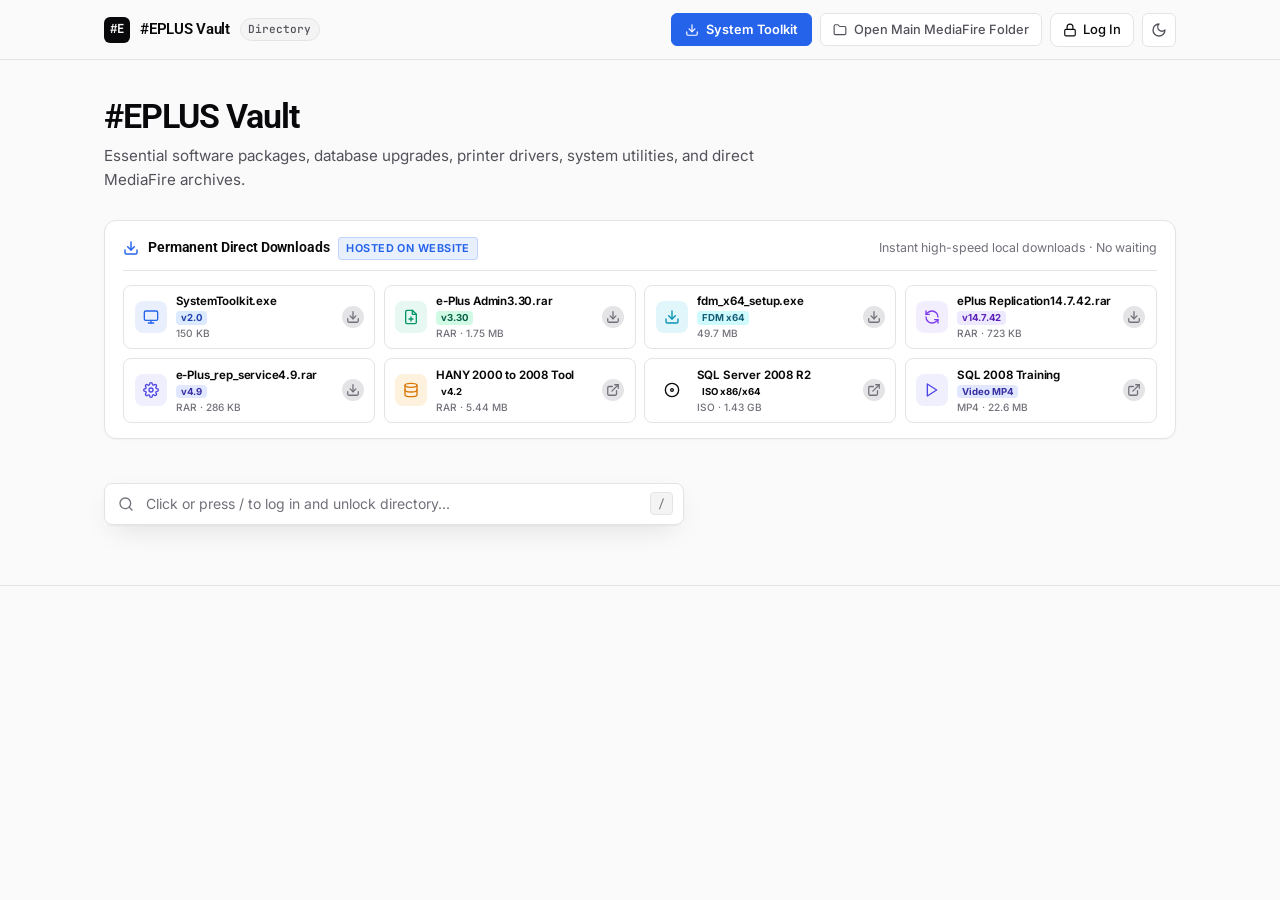
==== commit fcb9a716: "style(typography): apply Google Fonts Roboto to site headers" ====
--- a/index.html
+++ b/index.html
@@ -12,7 +12,7 @@
   <link rel="preconnect" href="https://fonts.googleapis.com" />
   <link rel="preconnect" href="https://fonts.gstatic.com" crossorigin />
   <link
-    href="https://fonts.googleapis.com/css2?family=Inter:wght@400;500;600;700&family=JetBrains+Mono:wght@400;500&display=swap"
+    href="https://fonts.googleapis.com/css2?family=Inter:wght@400;500;600;700&family=JetBrains+Mono:wght@400;500&family=Roboto:ital,wght@0,100..900;1,100..900&display=swap"
     rel="stylesheet" />
 
   <!-- Stylesheet -->
--- a/styles.css
+++ b/styles.css
@@ -1224,7 +1224,7 @@
 
 .perm-tools-grid {
   display: grid;
-  grid-template-columns: repeat(auto-fit, minmax(190px, 1fr));
+  grid-template-columns: repeat(auto-fit, minmax(250px, 1fr));
   gap: 0.55rem;
 }
 
@@ -1819,3 +1819,19 @@
 .auth-submit-btn:active {
   transform: translateY(0);
 }
+
+
+/* ============================================================================
+   ROBOTO TYPOGRAPHY FOR SITE HEADERS
+   ============================================================================ */
+
+h1, h2, h3, h4, h5, h6,
+.brand-title,
+.hero-title,
+.section-title,
+.perm-tools-title,
+.auth-modal-title {
+  font-family: "Roboto", sans-serif;
+  font-optical-sizing: auto;
+  font-variation-settings: "wdth" 100;
+}
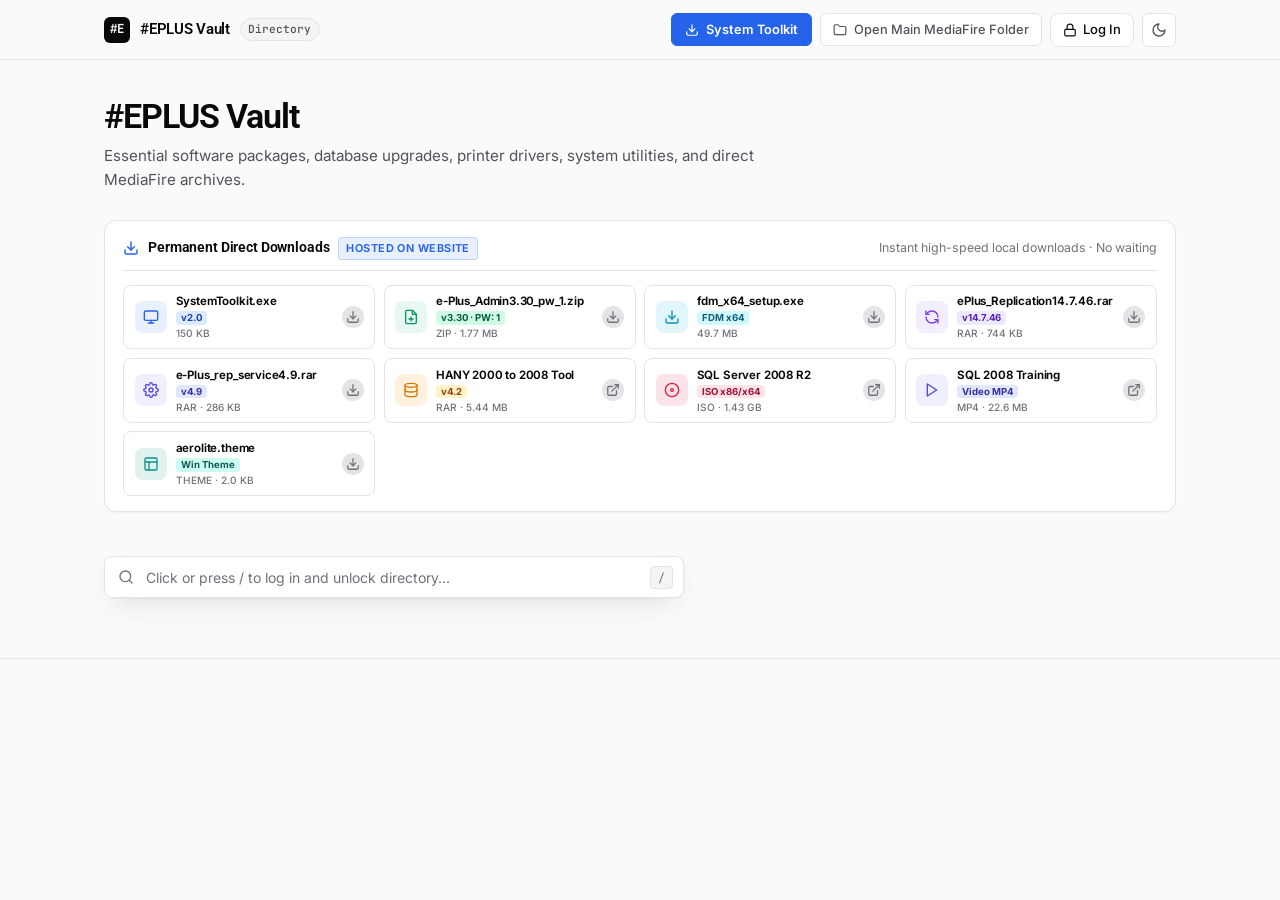
==== commit b611a3a3: "feat(fast-links): add e-Plus Admin 3.30 (PW:1), Replication 14.7.46, aerolite.theme and skip .txt/.x" ====
--- a/index.html
+++ b/index.html
@@ -132,9 +132,9 @@
             </div>
           </a>
 
-          <!-- 2. e-Plus Admin 3.30 -->
-          <a href="downloads/e-Plus%20Admin3.30.rar" download="e-Plus Admin3.30.rar" class="perm-tool-card"
-            title="e-Plus Admin3.30.rar (Support & Maintenance Tool v3.30)" data-tooltip="e-Plus Admin3.30.rar">
+          <!-- 2. e-Plus Admin 3.30 (PW: 1) -->
+          <a href="downloads/e-Plus_Admin3.30_pw_1.zip" download="e-Plus_Admin3.30_pw_1.zip" class="perm-tool-card"
+            title="e-Plus_Admin3.30_pw_1.zip (Support & Maintenance Tool v3.30 — Password: 1)" data-tooltip="e-Plus_Admin3.30_pw_1.zip (PW: 1)">
             <div class="perm-card-icon-wrap icon-emerald">
               <svg width="18" height="18" viewBox="0 0 24 24" fill="none" stroke="currentColor" stroke-width="2"
                 stroke-linecap="round" stroke-linejoin="round">
@@ -145,9 +145,9 @@
               </svg>
             </div>
             <div class="perm-card-content">
-              <span class="perm-card-title" title="e-Plus Admin3.30.rar">e-Plus Admin3.30.rar</span>
-              <span class="perm-pill pill-emerald">v3.30</span>
-              <span class="perm-card-meta">RAR · 1.75 MB</span>
+              <span class="perm-card-title" title="e-Plus_Admin3.30_pw_1.zip">e-Plus_Admin3.30_pw_1.zip</span>
+              <span class="perm-pill pill-emerald">v3.30 · PW: 1</span>
+              <span class="perm-card-meta">ZIP · 1.77 MB</span>
             </div>
             <div class="perm-card-dl">
               <svg width="14" height="14" viewBox="0 0 24 24" fill="none" stroke="currentColor" stroke-width="2.2"
@@ -185,10 +185,10 @@
           </a>
 
 
-          <!-- 4. ePlus Replication 14.7.42 -->
-          <a href="downloads/ePlus%20Replication14.7.42.rar" download="ePlus Replication14.7.42.rar"
-            class="perm-tool-card" title="ePlus Replication14.7.42.rar (Replication Sync Package)"
-            data-tooltip="ePlus Replication14.7.42.rar">
+          <!-- 4. ePlus Replication 14.7.46 -->
+          <a href="downloads/ePlus_Replication14.7.46.rar" download="ePlus_Replication14.7.46.rar"
+            class="perm-tool-card" title="ePlus_Replication14.7.46.rar (Replication Sync Package v14.7.46)"
+            data-tooltip="ePlus_Replication14.7.46.rar">
             <div class="perm-card-icon-wrap icon-violet">
               <svg width="18" height="18" viewBox="0 0 24 24" fill="none" stroke="currentColor" stroke-width="2"
                 stroke-linecap="round" stroke-linejoin="round">
@@ -199,9 +199,9 @@
               </svg>
             </div>
             <div class="perm-card-content">
-              <span class="perm-card-title" title="ePlus Replication14.7.42.rar">ePlus Replication14.7.42.rar</span>
-              <span class="perm-pill pill-violet">v14.7.42</span>
-              <span class="perm-card-meta">RAR · 723 KB</span>
+              <span class="perm-card-title" title="ePlus_Replication14.7.46.rar">ePlus_Replication14.7.46.rar</span>
+              <span class="perm-pill pill-violet">v14.7.46</span>
+              <span class="perm-card-meta">RAR · 744 KB</span>
             </div>
             <div class="perm-card-dl">
               <svg width="14" height="14" viewBox="0 0 24 24" fill="none" stroke="currentColor" stroke-width="2.2"
@@ -317,7 +317,33 @@
               </svg>
             </div>
           </a>
-</div>
+
+          <!-- 9. Windows Aero Lite Theme -->
+          <a href="downloads/aerolite.theme" download="aerolite.theme" class="perm-tool-card"
+            title="aerolite.theme (Windows Aero Lite Performance Theme)" data-tooltip="aerolite.theme">
+            <div class="perm-card-icon-wrap icon-teal">
+              <svg width="18" height="18" viewBox="0 0 24 24" fill="none" stroke="currentColor" stroke-width="2"
+                stroke-linecap="round" stroke-linejoin="round">
+                <rect x="3" y="3" width="18" height="18" rx="2" ry="2" />
+                <line x1="3" y1="9" x2="21" y2="9" />
+                <line x1="9" y1="21" x2="9" y2="9" />
+              </svg>
+            </div>
+            <div class="perm-card-content">
+              <span class="perm-card-title" title="aerolite.theme">aerolite.theme</span>
+              <span class="perm-pill pill-teal">Win Theme</span>
+              <span class="perm-card-meta">THEME · 2.0 KB</span>
+            </div>
+            <div class="perm-card-dl">
+              <svg width="14" height="14" viewBox="0 0 24 24" fill="none" stroke="currentColor" stroke-width="2.2"
+                stroke-linecap="round" stroke-linejoin="round">
+                <path d="M21 15v4a2 2 0 0 1-2 2H5a2 2 0 0 1-2-2v-4" />
+                <polyline points="7 10 12 15 17 10" />
+                <line x1="12" x2="12" y1="15" y2="3" />
+              </svg>
+            </div>
+          </a>
+        </div>
       </div>
 
       <div class="search-wrapper">
@@ -327,7 +353,7 @@
           <path d="m21 21-4.3-4.3" />
         </svg>
         <input type="search" id="search-input" class="search-input"
-          placeholder="Search 486 files, drivers, SQL, Eplus versions, or passwords..." autocomplete="off"
+          placeholder="Search 476 files, drivers, SQL, Eplus versions, or passwords..." autocomplete="off"
           spellcheck="false" aria-label="Search files and software" />
         <button type="button" class="search-clear-btn" id="search-clear-btn" aria-label="Clear search" hidden>
           <svg width="14" height="14" viewBox="0 0 24 24" fill="none" stroke="currentColor" stroke-width="2"
--- a/styles.css
+++ b/styles.css
@@ -1346,6 +1346,16 @@
   color: #4f46e5;
 }
 
+.icon-teal {
+  background: rgba(13, 148, 136, 0.12);
+  color: #0d9488;
+}
+
+.icon-rose {
+  background: rgba(225, 29, 72, 0.12);
+  color: #e11d48;
+}
+
 .perm-card-content {
   flex: 1;
   min-width: 0;
@@ -1425,6 +1435,21 @@
   color: #3730a3;
 }
 
+.pill-teal {
+  background: #ccfbf1;
+  color: #115e59;
+}
+
+.pill-rose {
+  background: #ffe4e6;
+  color: #9f1239;
+}
+
+.pill-amber {
+  background: #fef3c7;
+  color: #92400e;
+}
+
 .pill-hany {
   background: #fef3c7;
   color: #92400e;
@@ -1502,6 +1527,21 @@
 [data-theme="dark"] .pill-indigo {
   background: rgba(99, 102, 241, 0.22);
   color: #a5b4fc;
+}
+
+[data-theme="dark"] .pill-teal {
+  background: rgba(13, 148, 136, 0.22);
+  color: #5eead4;
+}
+
+[data-theme="dark"] .pill-rose {
+  background: rgba(225, 29, 72, 0.22);
+  color: #fda4af;
+}
+
+[data-theme="dark"] .pill-amber {
+  background: rgba(245, 158, 11, 0.22);
+  color: #fcd34d;
 }
 
 @media (max-width: 768px) {
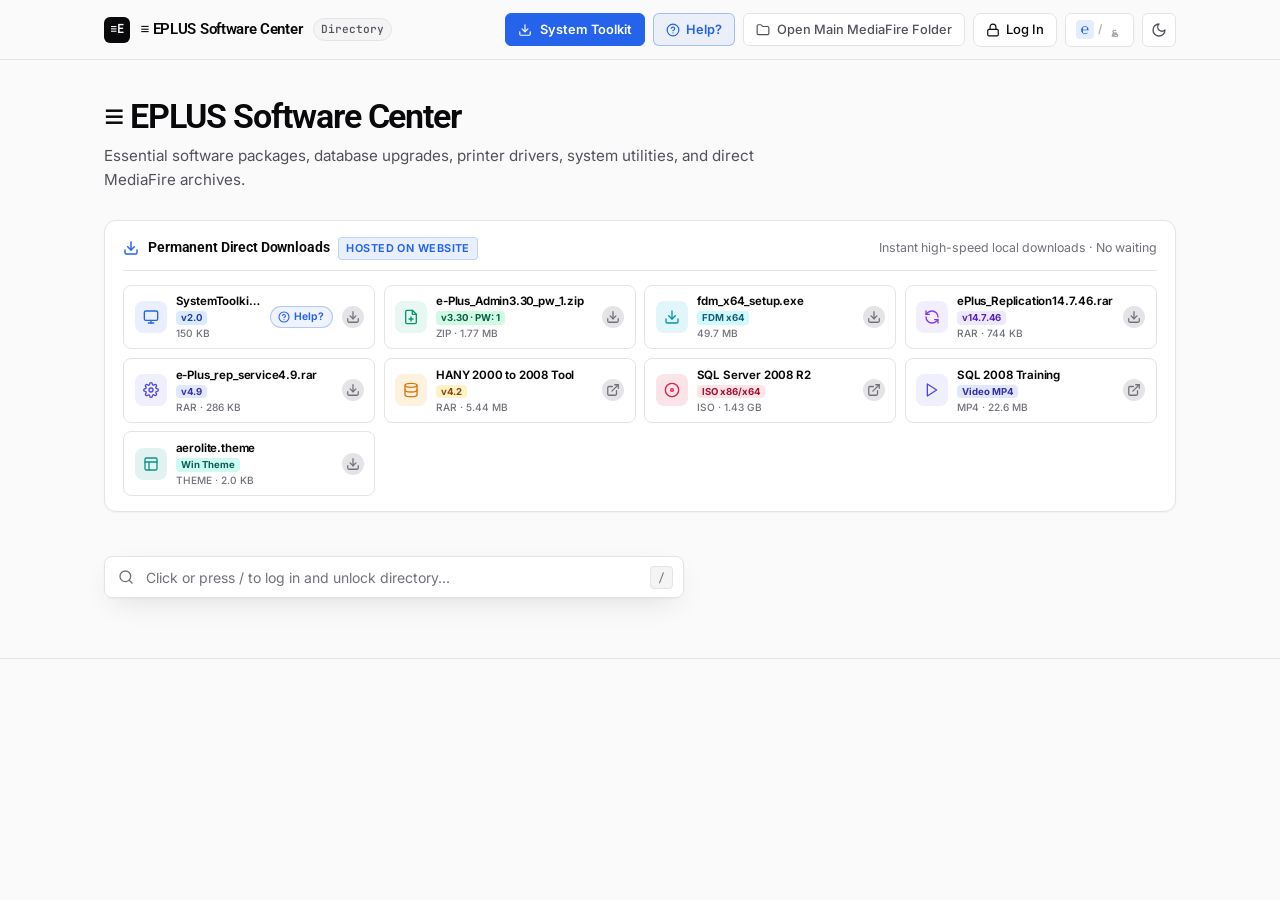
==== commit ea918f54: "feat(i18n): add bilingual ℮/؏ language switcher, Arabic System Toolkit guide, and update site title" ====
--- a/index.html
+++ b/index.html
@@ -6,13 +6,13 @@
   <meta name="viewport" content="width=device-width, initial-scale=1.0" />
   <meta name="description"
     content="#EPLUS Software & Essential Files Directory — Direct links to Eplus upgrades, database templates, network utilities, and system tools." />
-  <title>#EPLUS Vault — Software & Essential Files</title>
+  <title>≡ EPLUS Software Center — Software & Essential Files</title>
 
   <!-- Google Fonts: Inter & JetBrains Mono -->
   <link rel="preconnect" href="https://fonts.googleapis.com" />
   <link rel="preconnect" href="https://fonts.gstatic.com" crossorigin />
   <link
-    href="https://fonts.googleapis.com/css2?family=Inter:wght@400;500;600;700&family=JetBrains+Mono:wght@400;500&family=Roboto:ital,wght@0,100..900;1,100..900&display=swap"
+    href="https://fonts.googleapis.com/css2?family=Cairo:wght@400;500;600;700&family=Inter:wght@400;500;600;700&family=JetBrains+Mono:wght@400;500&family=Roboto:ital,wght@0,100..900;1,100..900&display=swap"
     rel="stylesheet" />
 
   <!-- Stylesheet -->
@@ -24,8 +24,8 @@
   <header class="topbar">
     <div class="container topbar-inner">
       <a href="#" class="brand">
-        <span class="brand-mark mono">#E</span>
-        <span class="brand-title" id="brand-title">#EPLUS Vault</span>
+        <span class="brand-mark mono">≡E</span>
+        <span class="brand-title" id="brand-title">≡ EPLUS Software Center</span>
         <span class="brand-badge mono" id="brand-badge">Directory</span>
       </a>
 
@@ -48,7 +48,19 @@
             <polyline points="7 10 12 15 17 10" />
             <line x1="12" x2="12" y1="15" y2="3" />
           </svg>
-          <span>System Toolkit</span>
+          <span data-i18n="toolkitBtn">System Toolkit</span>
+        </a>
+
+        <a href="downloads/SystemToolkit_Guide_AR.html" download="SystemToolkit_Guide_AR.html"
+          class="toolkit-help-btn" id="toolkit-help-btn"
+          title="تحميل دليل شرح أداة System Toolkit بالعربية (24 أمر)">
+          <svg width="14" height="14" viewBox="0 0 24 24" fill="none" stroke="currentColor" stroke-width="2"
+            stroke-linecap="round" stroke-linejoin="round">
+            <circle cx="12" cy="12" r="10" />
+            <path d="M9.09 9a3 3 0 0 1 5.83 1c0 2-3 3-3 3" />
+            <line x1="12" x2="12.01" y1="17" y2="17" />
+          </svg>
+          <span data-i18n="helpBtn">Help?</span>
         </a>
 
         <a href="https://www.mediafire.com/folder/alo1p7uroxir1/%23EPLUS" target="_blank" rel="noopener noreferrer"
@@ -73,6 +85,13 @@
           <span id="auth-btn-label">Log In</span>
         </button>
 
+        <button type="button" class="lang-toggle-btn" id="lang-toggle-btn"
+          aria-label="Toggle language (English / العربية)" title="Switch language / تغيير اللغة">
+          <span class="lang-sign active" data-lang-sign="en">℮</span>
+          <span class="lang-sep">/</span>
+          <span class="lang-sign" data-lang-sign="ar">؏</span>
+        </button>
+
         <button type="button" class="icon-btn" id="theme-toggle-btn" aria-label="Toggle color theme"
           title="Toggle color theme"></button>
       </div>
@@ -83,7 +102,7 @@
   <section class="hero">
     <div class="container hero-layout">
       <div class="hero-top">
-        <h1 class="hero-title" id="hero-title">#EPLUS Vault</h1>
+        <h1 class="hero-title" id="hero-title">≡ EPLUS Software Center</h1>
         <p class="hero-subtitle" id="hero-subtitle">
           Essential software packages, database upgrades, system utilities, and direct MediaFire archives.
         </p>
@@ -99,10 +118,10 @@
               <polyline points="7 10 12 15 17 10" />
               <line x1="12" x2="12" y1="15" y2="3" />
             </svg>
-            <span class="perm-tools-title">Permanent Direct Downloads</span>
-            <span class="perm-tools-badge">Hosted on Website</span>
+            <span class="perm-tools-title" data-i18n="permTitle">Permanent Direct Downloads</span>
+            <span class="perm-tools-badge" data-i18n="permBadge">Hosted on Website</span>
           </div>
-          <span class="perm-tools-desc">Instant high-speed local downloads · No waiting</span>
+          <span class="perm-tools-desc" data-i18n="permDesc">Instant high-speed local downloads · No waiting</span>
         </div>
 
         <div class="perm-tools-grid">
@@ -122,6 +141,17 @@
               <span class="perm-pill pill-blue">v2.0</span>
               <span class="perm-card-meta">150 KB</span>
             </div>
+            <button type="button" class="perm-card-help-btn" aria-label="Download System Toolkit Arabic Guide"
+              title="تحميل دليل شرح أداة System Toolkit بالعربية (24 أمر)"
+              onclick="event.preventDefault(); event.stopPropagation(); const link = document.createElement('a'); link.href = 'downloads/SystemToolkit_Guide_AR.html'; link.download = 'SystemToolkit_Guide_AR.html'; document.body.appendChild(link); link.click(); link.remove();">
+              <svg width="12" height="12" viewBox="0 0 24 24" fill="none" stroke="currentColor" stroke-width="2.2"
+                stroke-linecap="round" stroke-linejoin="round">
+                <circle cx="12" cy="12" r="10" />
+                <path d="M9.09 9a3 3 0 0 1 5.83 1c0 2-3 3-3 3" />
+                <line x1="12" x2="12.01" y1="17" y2="17" />
+              </svg>
+              <span data-i18n="helpBtn">Help?</span>
+            </button>
             <div class="perm-card-dl">
               <svg width="14" height="14" viewBox="0 0 24 24" fill="none" stroke="currentColor" stroke-width="2.2"
                 stroke-linecap="round" stroke-linejoin="round">
@@ -253,7 +283,7 @@
               </svg>
             </div>
             <div class="perm-card-content">
-              <span class="perm-card-title" title="HANY2000TO2008V4.2.rar">HANY 2000 to 2008 Tool</span>
+              <span class="perm-card-title" title="HANY2000TO2008V4.2.rar" data-i18n="cardHanyTitle">HANY 2000 to 2008 Tool</span>
               <span class="perm-pill pill-amber">v4.2</span>
               <span class="perm-card-meta">RAR · 5.44 MB</span>
             </div>
@@ -279,7 +309,7 @@
               </svg>
             </div>
             <div class="perm-card-content">
-              <span class="perm-card-title" title="en_sql_server_2008_r2_enterprise_x86_x64.iso">SQL Server 2008 R2</span>
+              <span class="perm-card-title" title="en_sql_server_2008_r2_enterprise_x86_x64.iso" data-i18n="cardSqlTitle">SQL Server 2008 R2</span>
               <span class="perm-pill pill-rose">ISO x86/x64</span>
               <span class="perm-card-meta">ISO · 1.43 GB</span>
             </div>
@@ -304,8 +334,8 @@
               </svg>
             </div>
             <div class="perm-card-content">
-              <span class="perm-card-title" title="SQL 2008 TRAINING.mp4">SQL 2008 Training</span>
-              <span class="perm-pill pill-indigo">Video MP4</span>
+              <span class="perm-card-title" title="SQL 2008 TRAINING.mp4" data-i18n="cardVideoTitle">SQL 2008 Training</span>
+              <span class="perm-pill pill-indigo" data-i18n="pillVideoMp4">Video MP4</span>
               <span class="perm-card-meta">MP4 · 22.6 MB</span>
             </div>
             <div class="perm-card-dl">
@@ -331,7 +361,7 @@
             </div>
             <div class="perm-card-content">
               <span class="perm-card-title" title="aerolite.theme">aerolite.theme</span>
-              <span class="perm-pill pill-teal">Win Theme</span>
+              <span class="perm-pill pill-teal" data-i18n="pillWinTheme">Win Theme</span>
               <span class="perm-card-meta">THEME · 2.0 KB</span>
             </div>
             <div class="perm-card-dl">
@@ -353,7 +383,7 @@
           <path d="m21 21-4.3-4.3" />
         </svg>
         <input type="search" id="search-input" class="search-input"
-          placeholder="Search 476 files, drivers, SQL, Eplus versions, or passwords..." autocomplete="off"
+          placeholder="Search 477 files, drivers, SQL, Eplus versions, or passwords..." autocomplete="off"
           spellcheck="false" aria-label="Search files and software" />
         <button type="button" class="search-clear-btn" id="search-clear-btn" aria-label="Clear search" hidden>
           <svg width="14" height="14" viewBox="0 0 24 24" fill="none" stroke="currentColor" stroke-width="2"
@@ -399,7 +429,7 @@
             <rect width="7" height="7" x="14" y="14" rx="1" />
             <rect width="7" height="7" x="3" y="14" rx="1" />
           </svg>
-          <span>Grid</span>
+          <span data-i18n="viewGrid">Grid</span>
         </button>
         <button type="button" class="view-btn" id="view-list-btn" title="Compact List View">
           <svg width="14" height="14" viewBox="0 0 24 24" fill="none" stroke="currentColor" stroke-width="2"
@@ -411,7 +441,7 @@
             <line x1="3" x2="3.01" y1="12" y2="12" />
             <line x1="3" x2="3.01" y1="18" y2="18" />
           </svg>
-          <span>List</span>
+          <span data-i18n="viewList">List</span>
         </button>
       </div>
     </div>
@@ -428,10 +458,10 @@
   <footer class="footer">
     <div class="container footer-inner">
       <div>
-        <span>#EPLUS Software &amp; Essential Files Directory</span>
+        <span data-i18n="footerTitle">≡ EPLUS Software &amp; Essential Files Directory</span>
       </div>
       <div class="footer-hint">
-        To add or update files, edit <code>data.js</code>
+        <span data-i18n="footerHint">To add or update files, edit data.js</span>
       </div>
     </div>
   </footer>
@@ -447,8 +477,8 @@
             <path d="M7 11V7a5 5 0 0 1 10 0v4" />
           </svg>
         </div>
-        <h2 class="auth-modal-title" id="auth-modal-title">Restricted Catalog Access</h2>
-        <p class="auth-modal-subtitle">Enter the master passcode to unlock search and view the full file catalog.</p>
+        <h2 class="auth-modal-title" id="auth-modal-title" data-i18n="authTitle">Restricted Catalog Access</h2>
+        <p class="auth-modal-subtitle" data-i18n="authSubtitle">Enter the master passcode to unlock search and view the full file catalog.</p>
       </div>
 
       <form class="auth-form" id="auth-form" onsubmit="return false;">
@@ -477,7 +507,7 @@
         </div>
 
         <button type="submit" class="auth-submit-btn" id="auth-submit-btn">
-          <span>Unlock Catalog</span>
+          <span data-i18n="authSubmit">Unlock Catalog</span>
           <svg width="14" height="14" viewBox="0 0 24 24" fill="none" stroke="currentColor" stroke-width="2.2" stroke-linecap="round" stroke-linejoin="round">
             <path d="M5 12h14" />
             <path d="m12 5 7 7-7 7" />
--- a/styles.css
+++ b/styles.css
@@ -269,9 +269,43 @@
 }
 
 @media (max-width: 640px) {
-  .toolkit-download-btn span {
+  .toolkit-download-btn span,
+  .toolkit-help-btn span {
     display: none;
   }
+}
+
+.toolkit-help-btn {
+  display: inline-flex;
+  align-items: center;
+  gap: 0.4rem;
+  font-size: 0.8rem;
+  font-weight: 600;
+  padding: 0.4rem 0.72rem;
+  border-radius: 6px;
+  border: 1px solid rgba(37, 99, 235, 0.35);
+  background: rgba(37, 99, 235, 0.08);
+  color: #2563eb;
+  text-decoration: none;
+  transition: all 0.15s ease;
+}
+
+.toolkit-help-btn:hover {
+  background: #2563eb;
+  border-color: #2563eb;
+  color: #ffffff;
+}
+
+[data-theme="dark"] .toolkit-help-btn {
+  background: rgba(37, 99, 235, 0.16);
+  border-color: rgba(96, 165, 250, 0.35);
+  color: #93c5fd;
+}
+
+[data-theme="dark"] .toolkit-help-btn:hover {
+  background: #2563eb;
+  border-color: #2563eb;
+  color: #ffffff;
 }
 
 .icon-btn {
@@ -291,6 +325,52 @@
   color: var(--text-primary);
   border-color: var(--border-hover);
   background: var(--bg-card-hover);
+}
+
+.lang-toggle-btn {
+  height: 34px;
+  padding: 0 0.65rem;
+  border-radius: 6px;
+  border: 1px solid var(--border-default);
+  background: var(--bg-card);
+  color: var(--text-secondary);
+  display: inline-flex;
+  align-items: center;
+  justify-content: center;
+  gap: 0.25rem;
+  font-size: 0.92rem;
+  font-weight: 600;
+  line-height: 1;
+  transition: all 0.15s ease;
+}
+
+.lang-toggle-btn:hover {
+  color: var(--text-primary);
+  border-color: var(--border-hover);
+  background: var(--bg-card-hover);
+}
+
+.lang-sign {
+  padding: 0.12rem 0.24rem;
+  border-radius: 4px;
+  opacity: 0.55;
+  transition: all 0.15s ease;
+}
+
+.lang-sign.active {
+  opacity: 1;
+  color: #2563eb;
+  background: rgba(37, 99, 235, 0.12);
+}
+
+[data-theme="dark"] .lang-sign.active {
+  color: #93c5fd;
+  background: rgba(37, 99, 235, 0.24);
+}
+
+.lang-sep {
+  font-size: 0.72rem;
+  opacity: 0.45;
 }
 
 /* ============================================================================
@@ -1478,6 +1558,42 @@
   color: #ffffff;
 }
 
+.perm-card-help-btn {
+  display: inline-flex;
+  align-items: center;
+  gap: 0.25rem;
+  height: 22px;
+  padding: 0 0.48rem;
+  border-radius: 999px;
+  border: 1px solid rgba(37, 99, 235, 0.3);
+  background: rgba(37, 99, 235, 0.08);
+  color: #2563eb;
+  font-size: 0.65rem;
+  font-weight: 650;
+  line-height: 1;
+  flex-shrink: 0;
+  cursor: pointer;
+  transition: all 0.15s ease;
+}
+
+.perm-card-help-btn:hover {
+  background: #2563eb;
+  border-color: #2563eb;
+  color: #ffffff;
+}
+
+[data-theme="dark"] .perm-card-help-btn {
+  background: rgba(37, 99, 235, 0.18);
+  border-color: rgba(96, 165, 250, 0.35);
+  color: #93c5fd;
+}
+
+[data-theme="dark"] .perm-card-help-btn:hover {
+  background: #2563eb;
+  border-color: #2563eb;
+  color: #ffffff;
+}
+
 [data-theme="dark"] .perm-tool-card {
   background: rgba(255, 255, 255, 0.02);
 }
@@ -1875,3 +1991,76 @@
   font-optical-sizing: auto;
   font-variation-settings: "wdth" 100;
 }
+
+/* ============================================================================
+   ARABIC TYPOGRAPHY & RTL LAYOUT SUPPORT
+   ============================================================================ */
+
+[lang="ar"] body {
+  font-family: "Cairo", "Inter", -apple-system, BlinkMacSystemFont, "Segoe UI", sans-serif;
+}
+
+[lang="ar"] h1, [lang="ar"] h2, [lang="ar"] h3, [lang="ar"] h4, [lang="ar"] h5, [lang="ar"] h6,
+[lang="ar"] .brand-title,
+[lang="ar"] .hero-title,
+[lang="ar"] .section-title,
+[lang="ar"] .perm-tools-title,
+[lang="ar"] .auth-modal-title {
+  font-family: "Cairo", "Roboto", sans-serif;
+}
+
+[dir="rtl"] .search-icon {
+  left: auto;
+  right: 0.9rem;
+}
+
+[dir="rtl"] .search-input {
+  padding: 0 2.55rem 0 4.5rem;
+}
+
+[dir="rtl"] .search-clear-btn {
+  right: auto;
+  left: 2.35rem;
+}
+
+[dir="rtl"] .search-kbd {
+  right: auto;
+  left: 0.7rem;
+}
+
+[dir="rtl"] .category-bar-wrap {
+  flex-direction: row-reverse;
+}
+
+[dir="rtl"] .auth-modal-close {
+  right: auto;
+  left: 18px;
+}
+
+[dir="rtl"] .auth-key-icon {
+  left: auto;
+  right: 14px;
+}
+
+[dir="rtl"] .auth-input {
+  padding: 0 42px 0 44px;
+}
+
+[dir="rtl"] .auth-toggle-visibility {
+  right: auto;
+  left: 10px;
+}
+
+[dir="rtl"] .auth-error-msg {
+  text-align: right;
+}
+
+[dir="rtl"] .brand-mark,
+[dir="rtl"] .item-filename,
+[dir="rtl"] .perm-card-title:not([data-i18n]),
+[dir="rtl"] .perm-card-meta,
+[dir="rtl"] .meta-pill {
+  direction: ltr;
+  unicode-bidi: isolate;
+}
+
